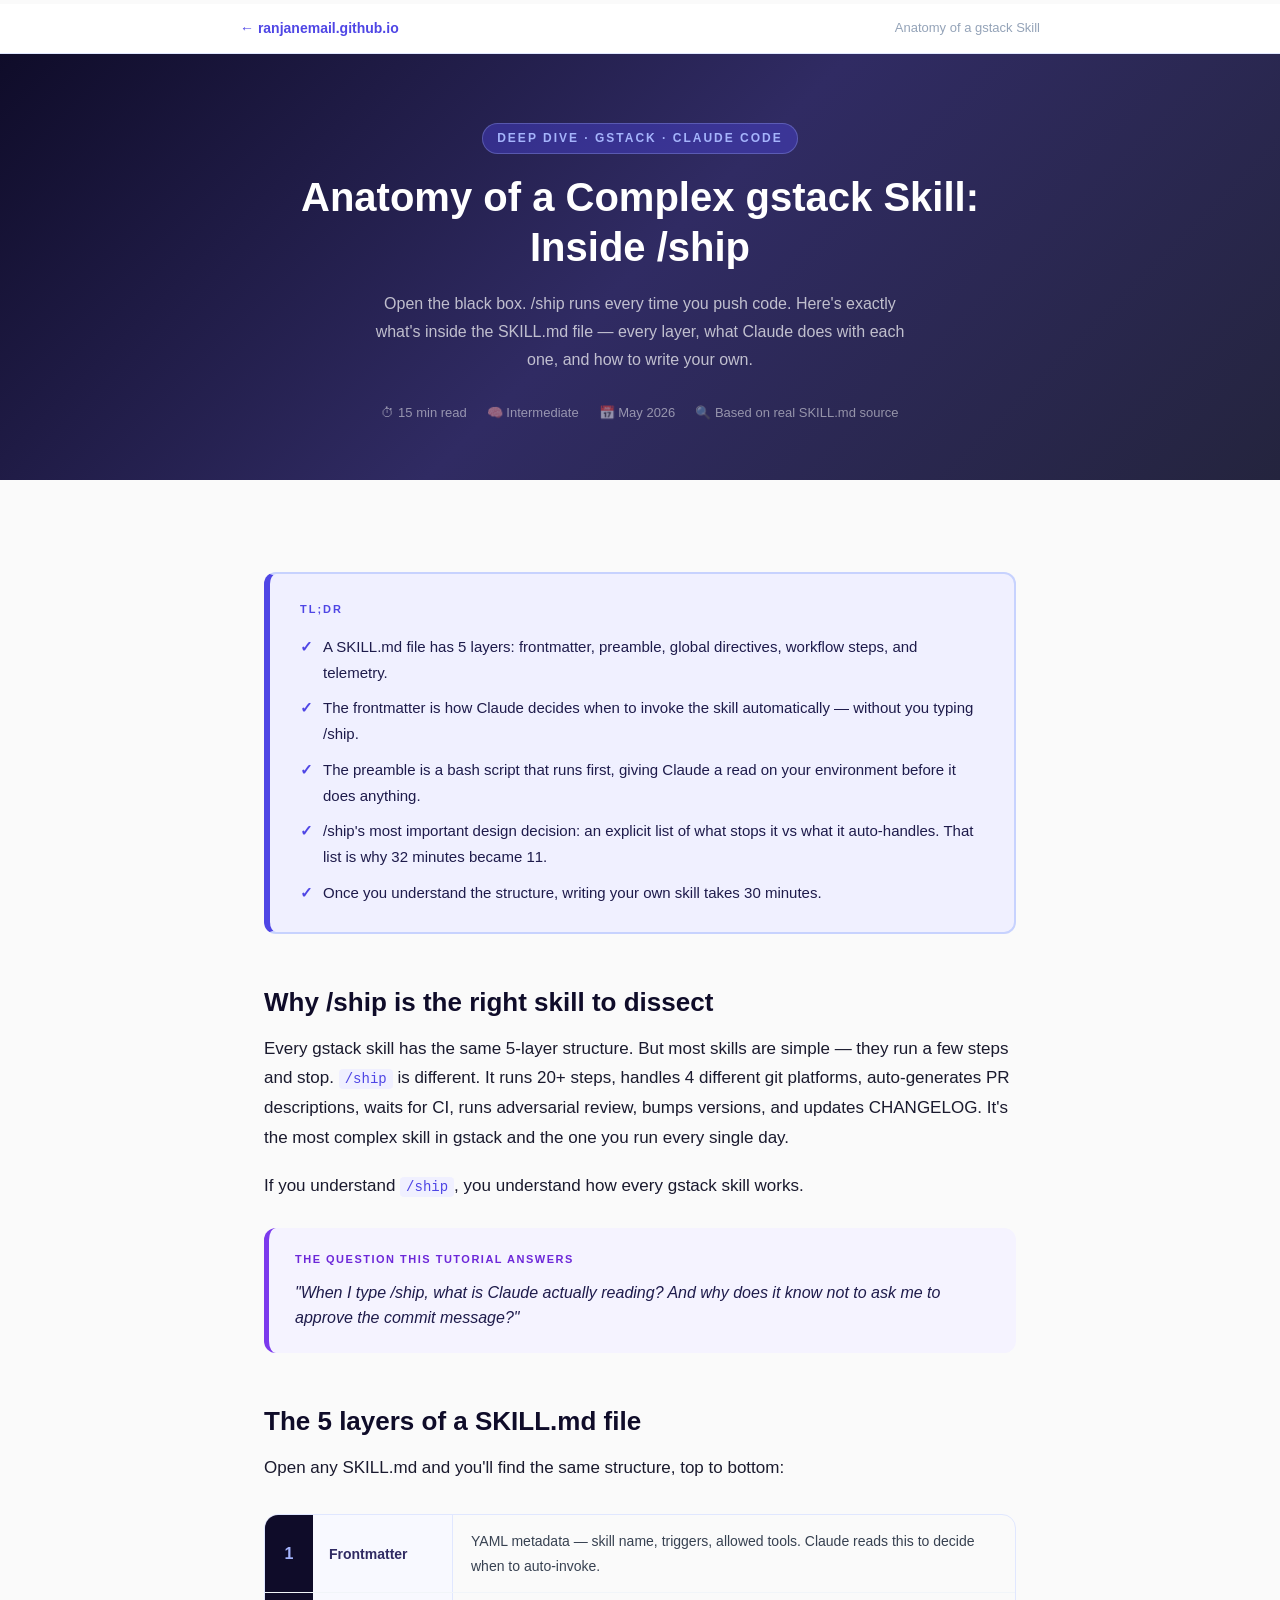
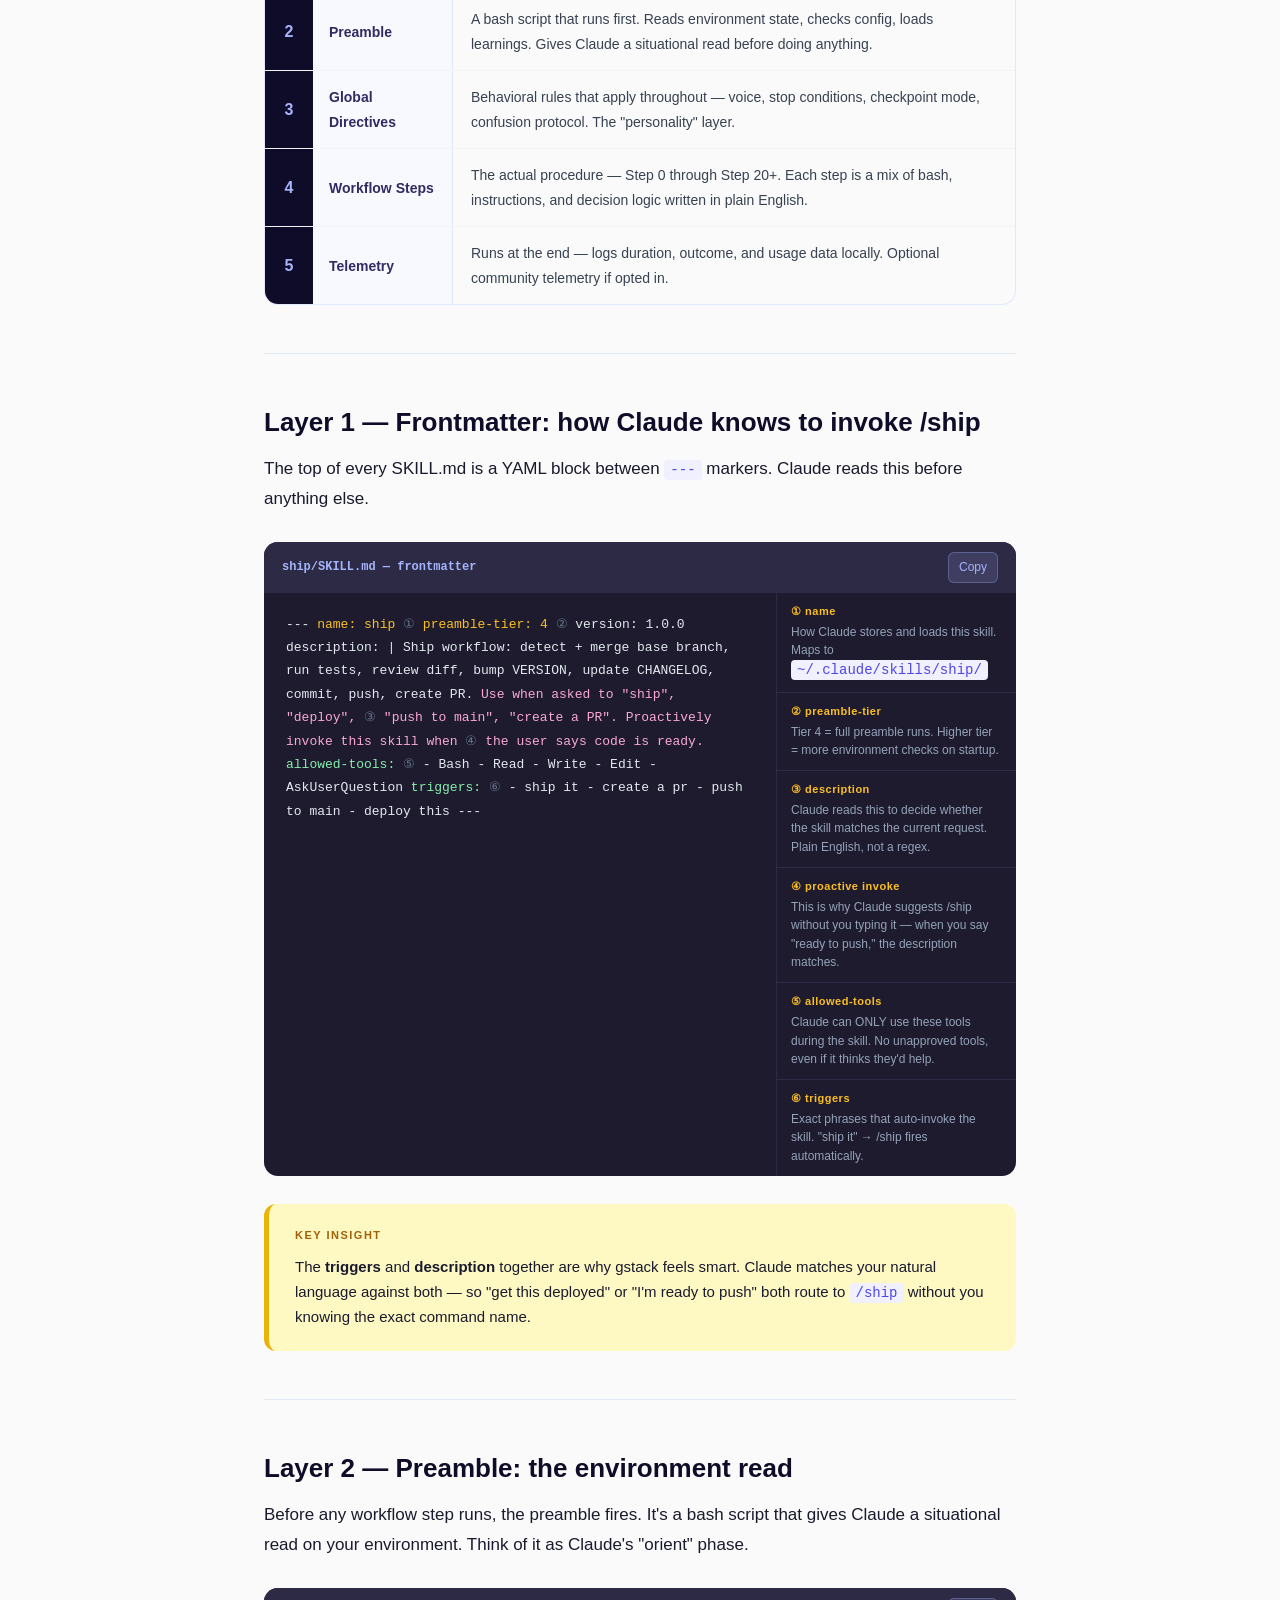
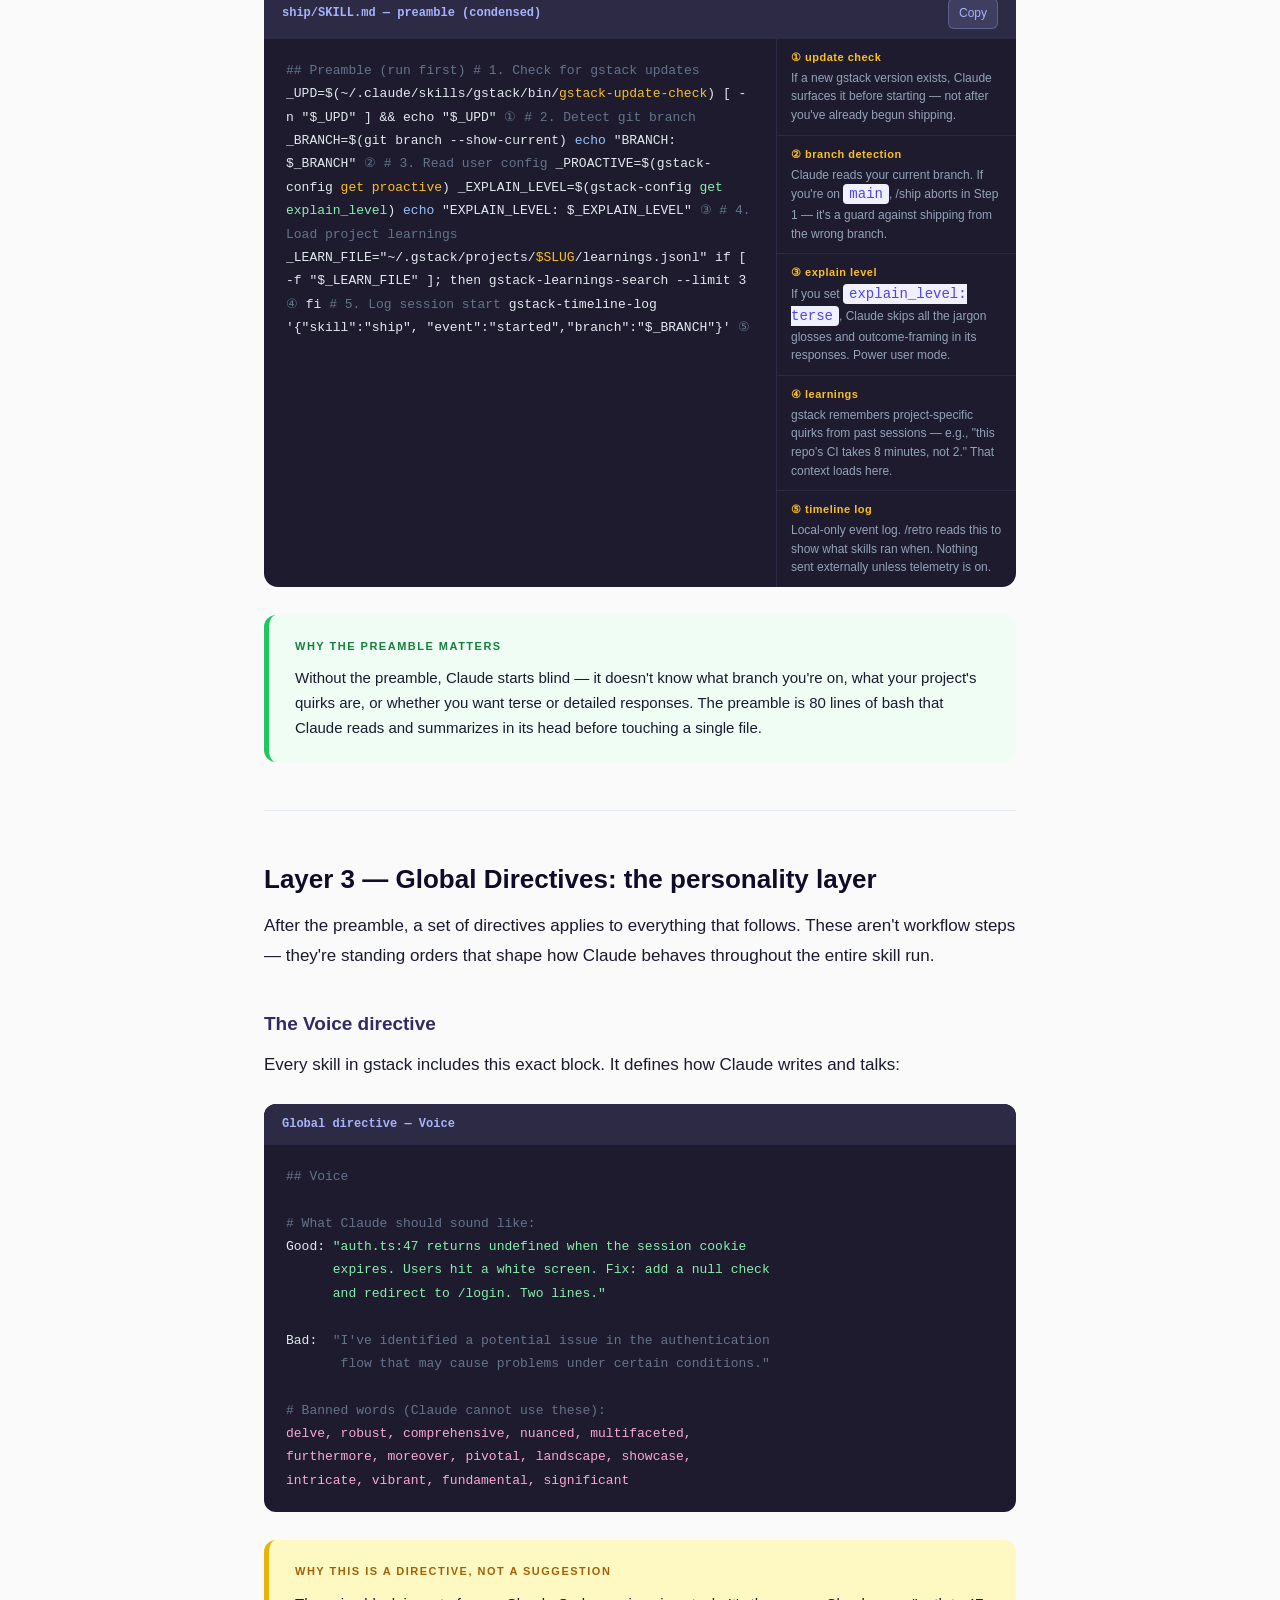
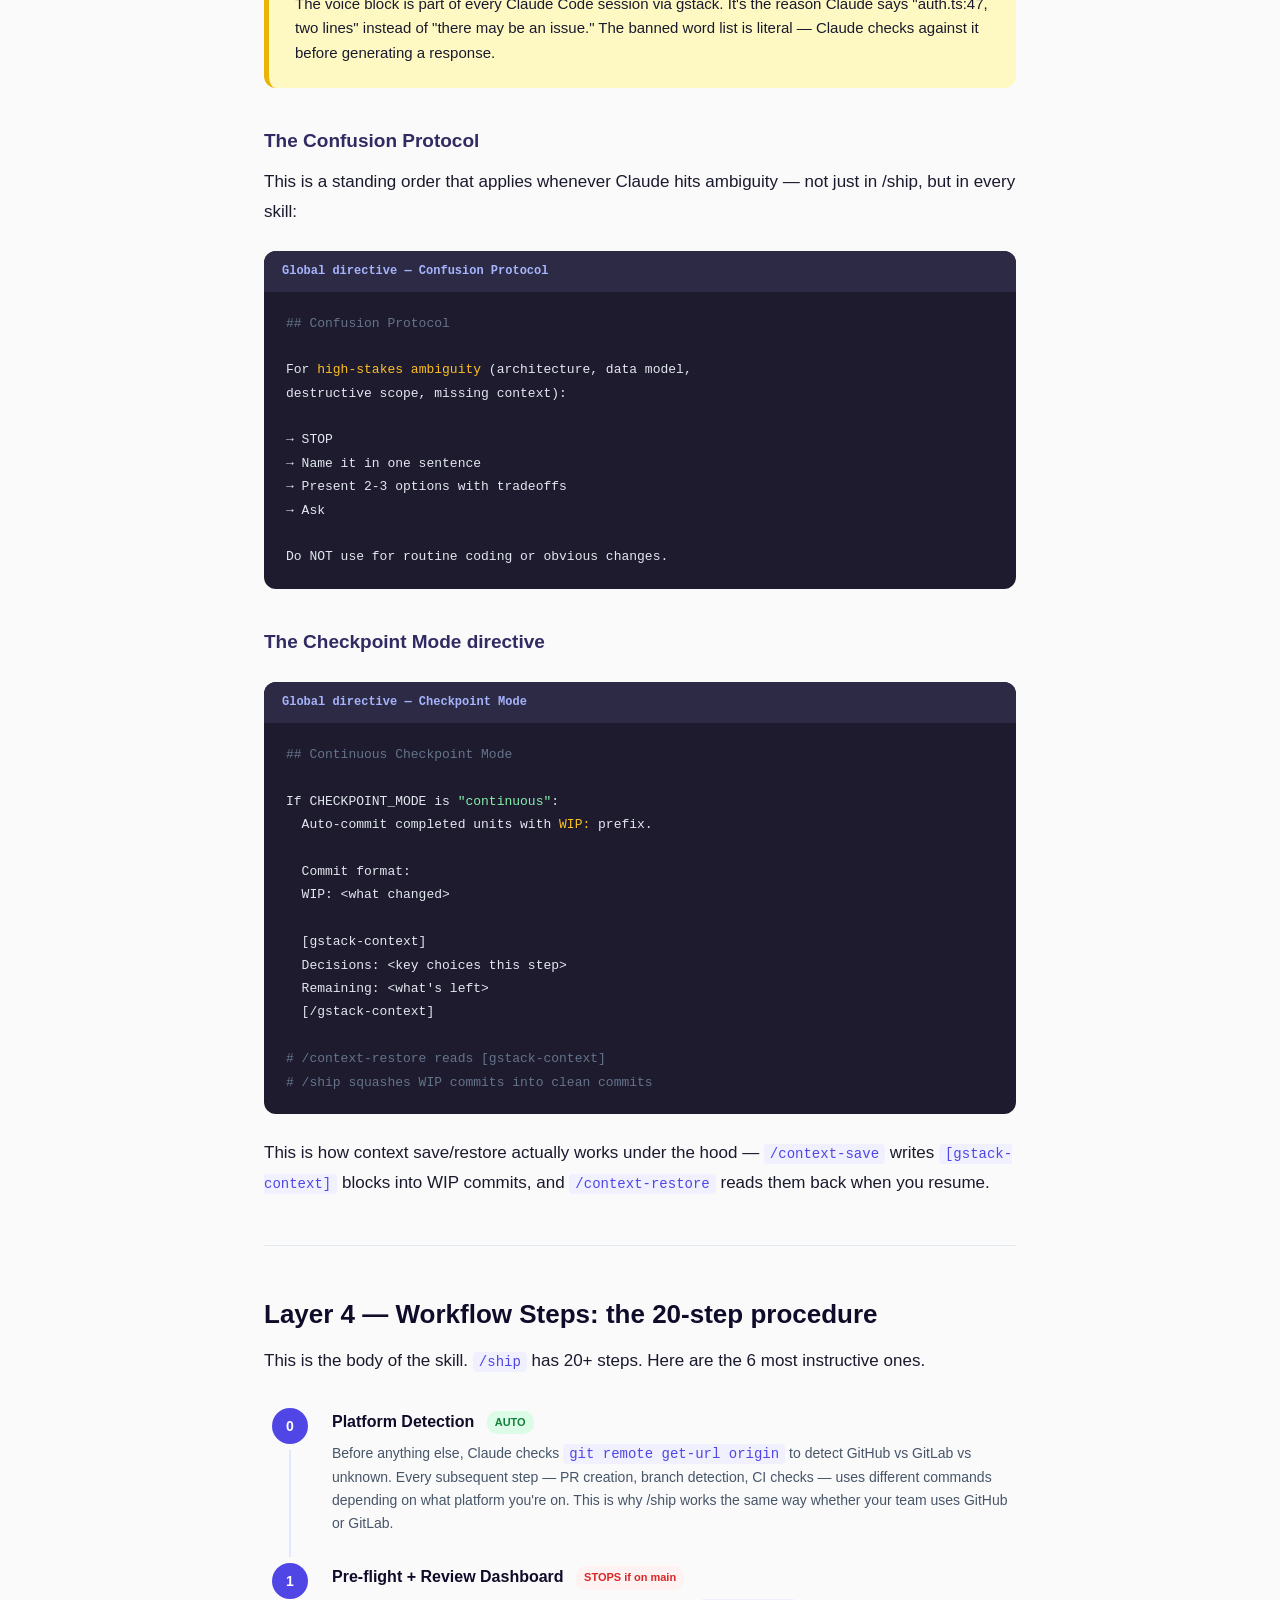
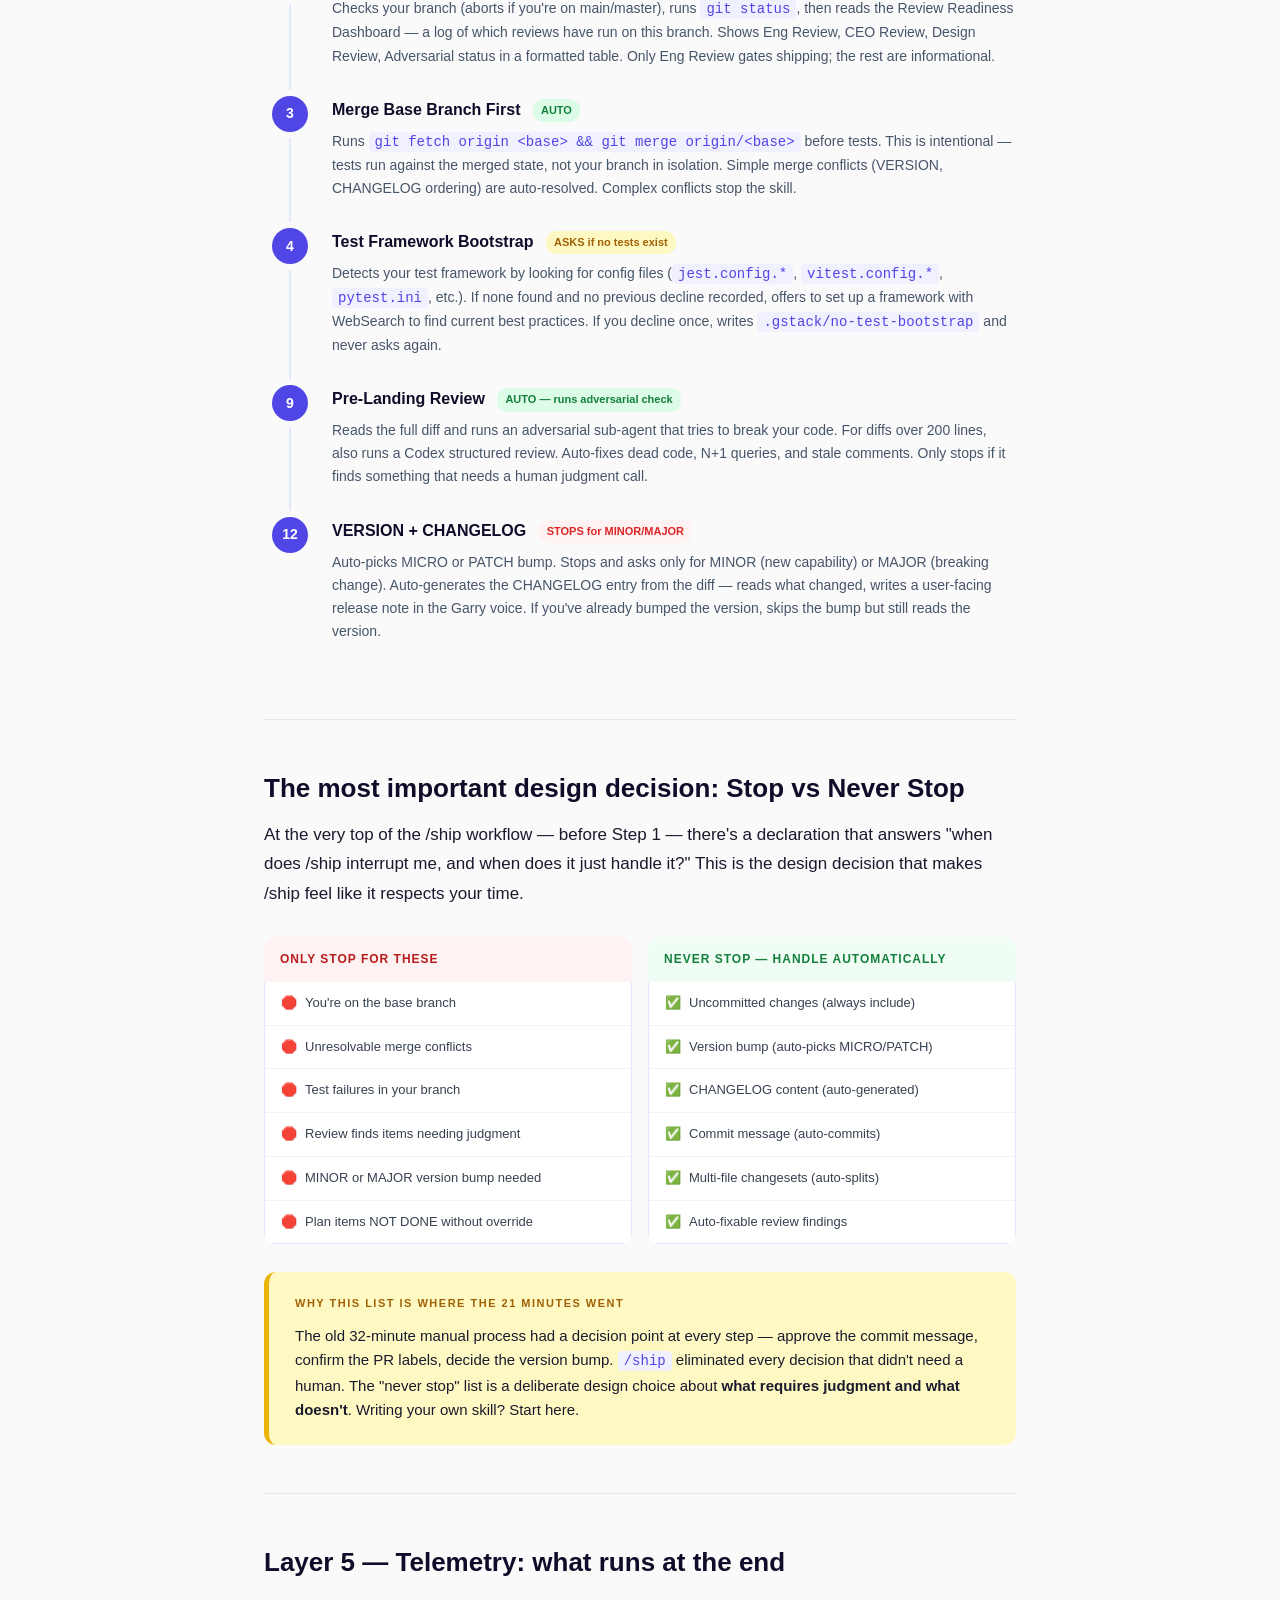
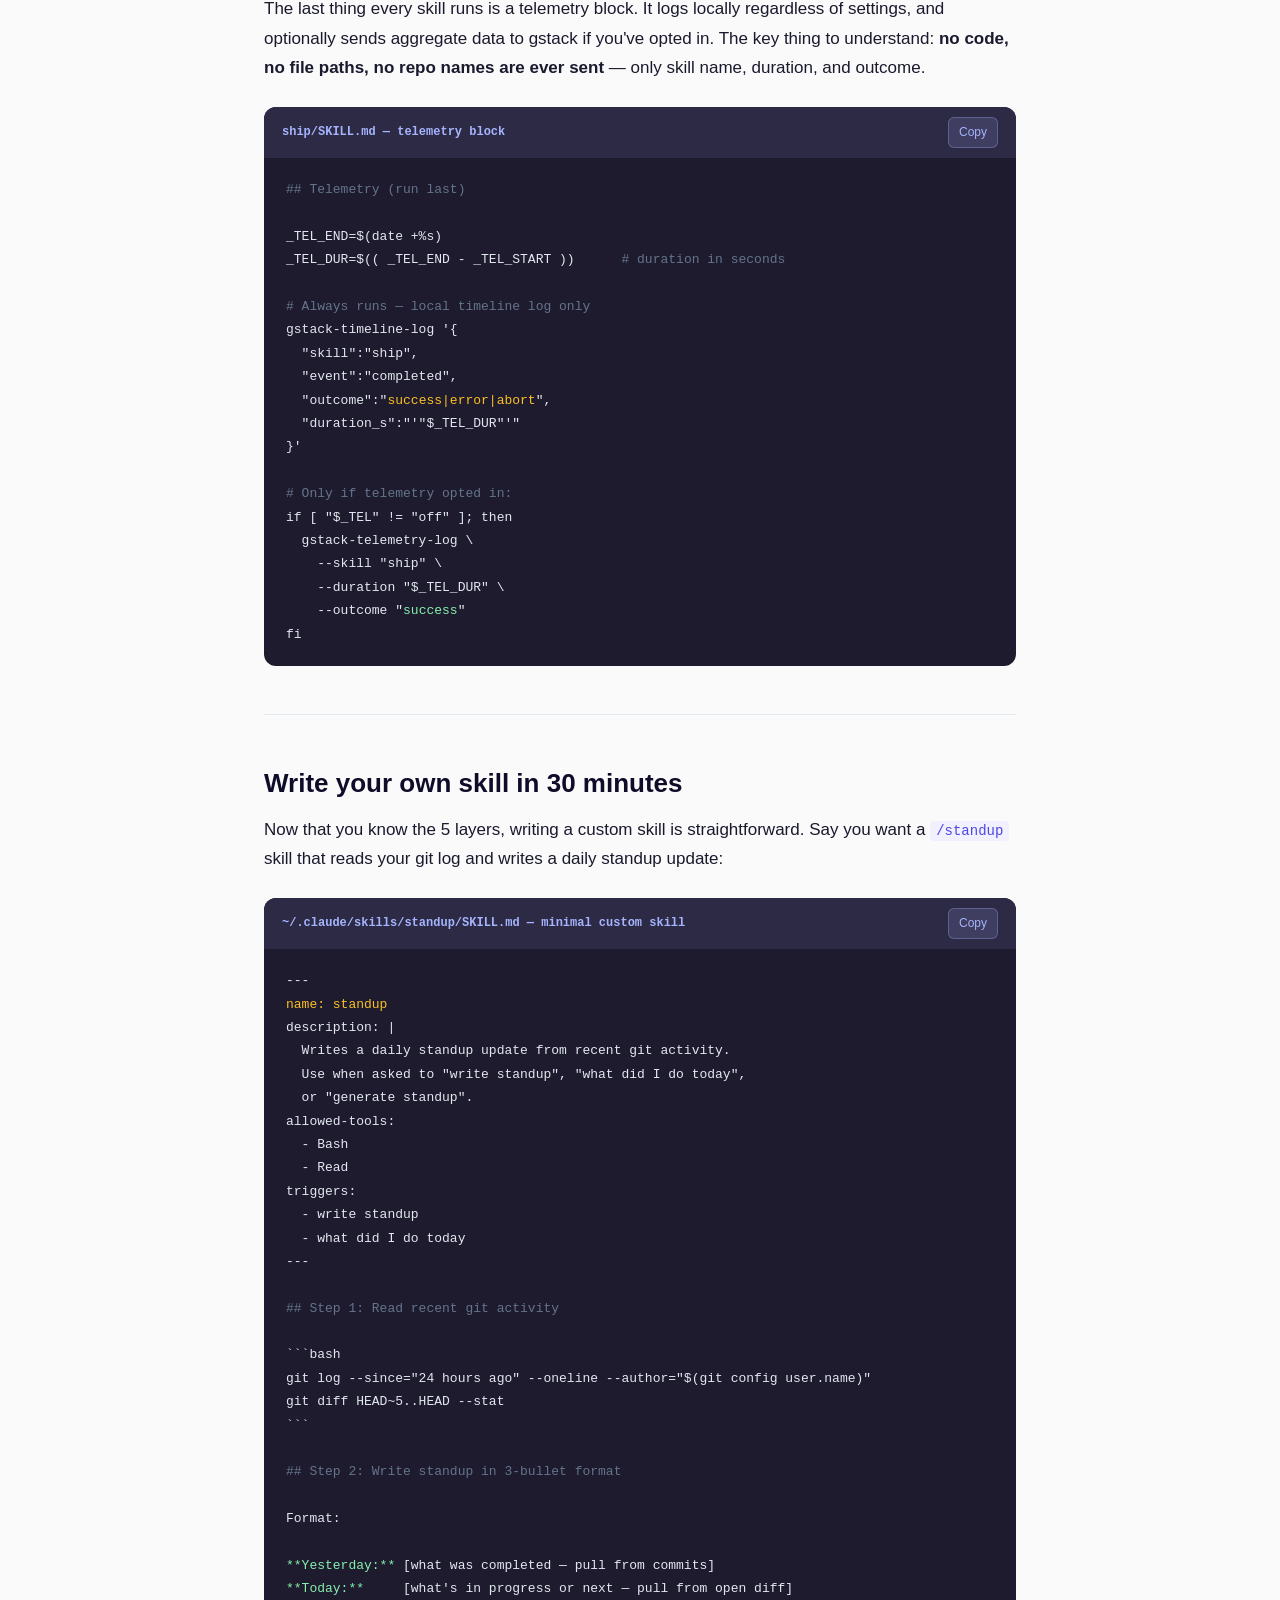
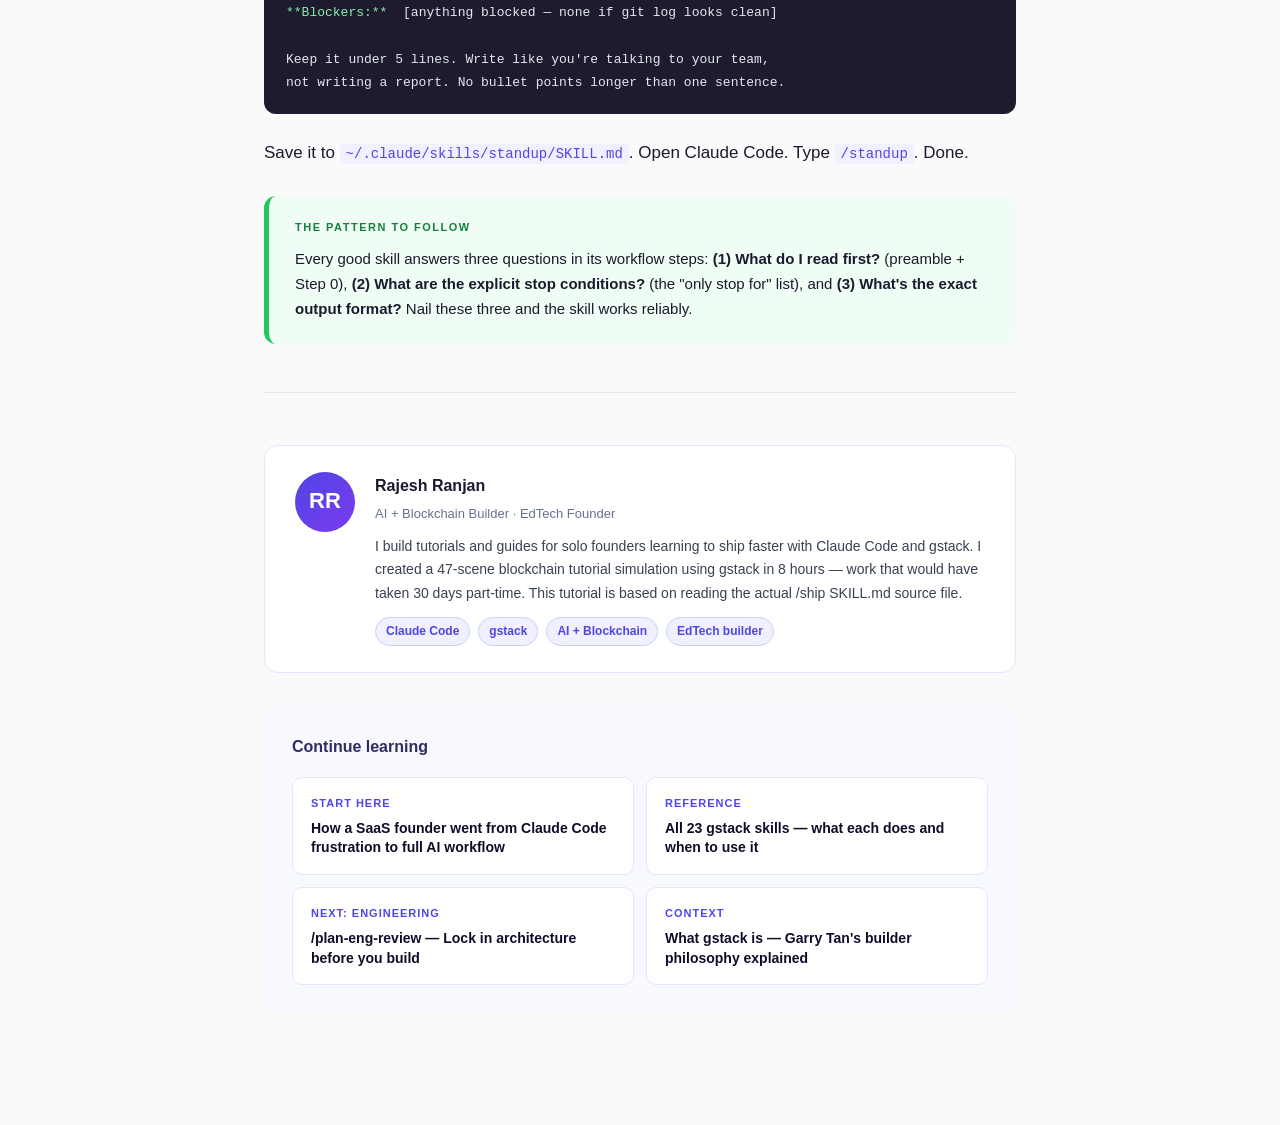
==== anatomy-of-a-gstack-skill/index.html @ 74a912d5 "Add: anatomy of /ship skill tutorial + homepage card" ====
<!DOCTYPE html>
<html lang="en">
<head>
  <meta charset="UTF-8" />
  <meta name="viewport" content="width=device-width, initial-scale=1.0" />
  <title>Anatomy of a Complex gstack Skill: Inside /ship</title>
  <meta name="description" content="Open the black box. /ship is the most-used skill in gstack. Here's exactly what's inside it — every layer of the SKILL.md file, what Claude does with each part, and how to write your own." />
  <style>
    *, *::before, *::after { box-sizing: border-box; margin: 0; padding: 0; }
    body { font-family: -apple-system, BlinkMacSystemFont, "Segoe UI", Roboto, sans-serif; font-size: 17px; line-height: 1.75; color: #1a1a2e; background: #fafafa; }
    a { color: #4f46e5; } a:hover { text-decoration: underline; }

    #progress-bar { position: fixed; top: 0; left: 0; height: 4px; width: 0%; background: linear-gradient(90deg,#4f46e5,#7c3aed); z-index: 9999; transition: width 0.1s linear; }

    .nav-bar { background: #fff; border-bottom: 1px solid #e0e7ff; padding: 12px 24px; position: sticky; top: 4px; z-index: 100; }
    .nav-inner { max-width: 800px; margin: 0 auto; display: flex; align-items: center; justify-content: space-between; }
    .nav-back { font-size: 14px; color: #4f46e5; font-weight: 600; text-decoration: none; }

    .hero { background: linear-gradient(135deg, #0f0c29 0%, #302b63 50%, #24243e 100%); color: #fff; padding: 72px 24px 56px; text-align: center; }
    .hero-tag { display: inline-block; background: rgba(79,70,229,0.4); color: #a5b4fc; font-size: 12px; font-weight: 700; letter-spacing: 2px; text-transform: uppercase; padding: 4px 14px; border-radius: 20px; margin-bottom: 18px; border: 1px solid rgba(165,180,252,0.3); }
    .hero h1 { font-size: clamp(24px,4vw,40px); font-weight: 800; line-height: 1.25; max-width: 700px; margin: 0 auto 18px; }
    .hero-sub { color: rgba(255,255,255,0.7); font-size: 16px; max-width: 560px; margin: 0 auto 28px; }
    .hero-meta { display: flex; gap: 20px; justify-content: center; flex-wrap: wrap; font-size: 13px; color: rgba(255,255,255,0.5); }

    .container { max-width: 800px; margin: 0 auto; padding: 52px 24px 80px; }

    .tldr { background: #f0f0ff; border: 2px solid #c7d2fe; border-left: 6px solid #4f46e5; border-radius: 12px; padding: 26px 30px; margin: 40px 0; }
    .tldr-label { font-size: 11px; font-weight: 800; letter-spacing: 2px; text-transform: uppercase; color: #4f46e5; margin-bottom: 14px; }
    .tldr ul { list-style: none; display: flex; flex-direction: column; gap: 9px; }
    .tldr li { display: flex; gap: 10px; font-size: 15px; color: #1e1b4b; }
    .tldr li::before { content: "✓"; color: #4f46e5; font-weight: 700; flex-shrink: 0; }

    h2 { font-size: 26px; font-weight: 800; margin: 52px 0 14px; color: #0f0c29; line-height: 1.3; }
    h3 { font-size: 19px; font-weight: 700; margin: 36px 0 10px; color: #302b63; }
    p { margin-bottom: 18px; }

    /* Layer map */
    .layer-map { display: flex; flex-direction: column; gap: 0; margin: 32px 0; border: 1px solid #e0e7ff; border-radius: 14px; overflow: hidden; }
    .layer-row { display: grid; grid-template-columns: 48px 140px 1fr; align-items: stretch; border-bottom: 1px solid #f1f5f9; }
    .layer-row:last-child { border-bottom: none; }
    .layer-num { background: #0f0c29; color: #a5b4fc; font-weight: 800; font-size: 16px; display: flex; align-items: center; justify-content: center; }
    .layer-name { background: #f8f9ff; padding: 14px 16px; font-weight: 700; font-size: 14px; color: #302b63; display: flex; align-items: center; border-right: 1px solid #e0e7ff; }
    .layer-desc { padding: 14px 18px; font-size: 14px; color: #374151; display: flex; align-items: center; }

    /* Annotated code block */
    .annotated { background: #1e1b2e; border-radius: 14px; overflow: hidden; margin: 28px 0; position: relative; }
    .annotated-header { background: #2d2a45; padding: 10px 18px; display: flex; align-items: center; justify-content: space-between; }
    .annotated-title { font-size: 12px; color: #a5b4fc; font-family: monospace; font-weight: 600; }
    .copy-btn { font-size: 12px; color: #a5b4fc; cursor: pointer; background: rgba(165,180,252,0.15); border: 1px solid rgba(165,180,252,0.3); border-radius: 6px; padding: 4px 10px; }
    .copy-btn:hover { background: rgba(165,180,252,0.25); }
    .code-with-notes { display: grid; grid-template-columns: 1fr 240px; }
    .code-pane { padding: 20px 22px; font-family: "Menlo","Courier New",monospace; font-size: 13px; line-height: 1.8; color: #e2e8f0; overflow-x: auto; }
    .notes-pane { border-left: 1px solid #2d2a45; padding: 0; }
    .note-item { padding: 10px 14px; border-bottom: 1px solid #2d2a45; font-size: 12px; line-height: 1.55; }
    .note-item:last-child { border-bottom: none; }
    .note-marker { font-weight: 800; color: #fbbf24; font-size: 11px; letter-spacing: 0.5px; display: block; margin-bottom: 3px; }
    .note-text { color: #94a3b8; }

    /* Callouts */
    .callout { border-radius: 12px; padding: 22px 26px; margin: 28px 0; }
    .callout.insight { background: #fef9c3; border-left: 5px solid #eab308; }
    .callout.insight .callout-label { color: #a16207; }
    .callout.danger  { background: #fef2f2; border-left: 5px solid #ef4444; }
    .callout.danger  .callout-label { color: #b91c1c; }
    .callout.success { background: #f0fdf4; border-left: 5px solid #22c55e; }
    .callout.success .callout-label { color: #15803d; }
    .callout.quote   { background: #f5f3ff; border-left: 5px solid #7c3aed; }
    .callout.quote   .callout-label { color: #6d28d9; }
    .callout-label { font-size: 11px; font-weight: 800; letter-spacing: 1.5px; text-transform: uppercase; margin-bottom: 10px; }
    .callout p { margin: 0; font-size: 15px; line-height: 1.65; }
    .callout blockquote { font-style: italic; color: #1e1b4b; font-size: 16px; line-height: 1.6; }

    code { font-family: "Menlo","Courier New",monospace; font-size: 14px; background: #f0f0ff; color: #4f46e5; padding: 2px 6px; border-radius: 4px; }

    /* Plain code blocks */
    .code-block { background: #1e1b2e; border-radius: 12px; margin: 24px 0; overflow: hidden; }
    .code-block-header { background: #2d2a45; padding: 10px 18px; display: flex; align-items: center; justify-content: space-between; }
    .code-block-title { font-size: 12px; color: #a5b4fc; font-family: monospace; font-weight: 600; }
    .code-block pre { padding: 20px 22px; font-family: "Menlo",monospace; font-size: 13px; line-height: 1.8; color: #e2e8f0; overflow-x: auto; margin: 0; }
    .cm { color: #64748b; }
    .kw { color: #93c5fd; }
    .st { color: #86efac; }
    .hl { color: #fbbf24; }
    .pk { color: #f9a8d4; }

    /* Step flow */
    .step-flow { display: flex; flex-direction: column; gap: 0; margin: 32px 0; }
    .step-item { display: grid; grid-template-columns: 52px 1fr; gap: 0; }
    .step-num-col { display: flex; flex-direction: column; align-items: center; }
    .step-num { width: 36px; height: 36px; border-radius: 50%; background: #4f46e5; color: #fff; font-weight: 800; font-size: 14px; display: flex; align-items: center; justify-content: center; flex-shrink: 0; }
    .step-line { width: 2px; background: #e0e7ff; flex: 1; margin: 6px 0; min-height: 24px; }
    .step-item:last-child .step-line { display: none; }
    .step-content { padding: 0 0 28px 16px; }
    .step-title { font-weight: 700; font-size: 16px; color: #0f0c29; margin-bottom: 6px; }
    .step-desc { font-size: 14px; color: #475569; line-height: 1.65; }
    .step-tag { display: inline-block; font-size: 11px; font-weight: 700; padding: 2px 8px; border-radius: 10px; margin-left: 8px; vertical-align: middle; }
    .tag-auto { background: #dcfce7; color: #15803d; }
    .tag-stop { background: #fef2f2; color: #dc2626; }
    .tag-gate { background: #fef9c3; color: #a16207; }

    /* Stop vs auto table */
    .split-table { display: grid; grid-template-columns: 1fr 1fr; gap: 16px; margin: 28px 0; }
    .split-col { border-radius: 12px; overflow: hidden; }
    .split-header { padding: 12px 16px; font-size: 12px; font-weight: 800; letter-spacing: 1px; text-transform: uppercase; }
    .split-col.stop .split-header  { background: #fef2f2; color: #b91c1c; }
    .split-col.auto .split-header  { background: #f0fdf4; color: #15803d; }
    .split-body { background: #fff; border: 1px solid #e0e7ff; border-top: none; }
    .split-item { padding: 10px 16px; font-size: 13px; color: #374151; border-bottom: 1px solid #f1f5f9; display: flex; gap: 8px; }
    .split-item:last-child { border-bottom: none; }
    .split-item .icon { flex-shrink: 0; }

    .divider { border: none; border-top: 1px solid #e2e8f0; margin: 48px 0; }

    /* Author */
    .author-box { background: #fff; border: 1px solid #e0e7ff; border-radius: 14px; padding: 26px 30px; margin: 52px 0 32px; display: flex; gap: 20px; align-items: flex-start; }
    .author-avatar { width: 60px; height: 60px; border-radius: 50%; background: linear-gradient(135deg,#4f46e5,#7c3aed); display: flex; align-items: center; justify-content: center; font-size: 22px; font-weight: 900; color: #fff; flex-shrink: 0; }
    .author-name  { font-weight: 700; font-size: 16px; margin-bottom: 3px; }
    .author-title { font-size: 13px; color: #64748b; margin-bottom: 10px; }
    .author-bio   { font-size: 14px; color: #374151; line-height: 1.65; }
    .cred-tags    { display: flex; gap: 8px; flex-wrap: wrap; margin-top: 12px; }
    .cred-tag     { font-size: 12px; background: #f0f0ff; color: #4f46e5; border: 1px solid #c7d2fe; border-radius: 20px; padding: 3px 10px; font-weight: 600; }

    /* Related */
    .related { background: #f8f9ff; border-radius: 14px; padding: 28px; margin: 32px 0; }
    .related h3 { margin: 0 0 16px; font-size: 16px; }
    .related-grid { display: grid; grid-template-columns: 1fr 1fr; gap: 12px; }
    .related-card { background: #fff; border: 1px solid #e0e7ff; border-radius: 10px; padding: 16px 18px; text-decoration: none; display: block; }
    .related-card:hover { border-color: #a5b4fc; }
    .related-tag   { font-size: 11px; font-weight: 700; letter-spacing: 1px; text-transform: uppercase; color: #4f46e5; margin-bottom: 6px; }
    .related-title { font-size: 14px; font-weight: 600; color: #0f0c29; line-height: 1.4; }

    @media (max-width: 640px) {
      .code-with-notes { grid-template-columns: 1fr; }
      .notes-pane { border-left: none; border-top: 1px solid #2d2a45; }
      .split-table { grid-template-columns: 1fr; }
      .layer-row { grid-template-columns: 40px 120px 1fr; }
      .related-grid { grid-template-columns: 1fr; }
      .author-box { flex-direction: column; }
    }
  </style>
</head>
<body>

<div id="progress-bar"></div>

<div class="nav-bar">
  <div class="nav-inner">
    <a class="nav-back" href="/">← ranjanemail.github.io</a>
    <span style="font-size:13px;color:#94a3b8;">Anatomy of a gstack Skill</span>
  </div>
</div>

<div class="hero">
  <div class="hero-tag">Deep Dive · gstack · Claude Code</div>
  <h1>Anatomy of a Complex gstack Skill: Inside /ship</h1>
  <p class="hero-sub">Open the black box. /ship runs every time you push code. Here's exactly what's inside the SKILL.md file — every layer, what Claude does with each one, and how to write your own.</p>
  <div class="hero-meta">
    <span>⏱ 15 min read</span>
    <span>🧠 Intermediate</span>
    <span>📅 May 2026</span>
    <span>🔍 Based on real SKILL.md source</span>
  </div>
</div>

<div class="container">

  <!-- TL;DR -->
  <div class="tldr">
    <div class="tldr-label">TL;DR</div>
    <ul>
      <li>A SKILL.md file has 5 layers: frontmatter, preamble, global directives, workflow steps, and telemetry.</li>
      <li>The frontmatter is how Claude decides when to invoke the skill automatically — without you typing /ship.</li>
      <li>The preamble is a bash script that runs first, giving Claude a read on your environment before it does anything.</li>
      <li>/ship's most important design decision: an explicit list of what stops it vs what it auto-handles. That list is why 32 minutes became 11.</li>
      <li>Once you understand the structure, writing your own skill takes 30 minutes.</li>
    </ul>
  </div>

  <!-- Why /ship -->
  <h2>Why /ship is the right skill to dissect</h2>
  <p>Every gstack skill has the same 5-layer structure. But most skills are simple — they run a few steps and stop. <code>/ship</code> is different. It runs 20+ steps, handles 4 different git platforms, auto-generates PR descriptions, waits for CI, runs adversarial review, bumps versions, and updates CHANGELOG. It's the most complex skill in gstack and the one you run every single day.</p>
  <p>If you understand <code>/ship</code>, you understand how every gstack skill works.</p>

  <div class="callout quote">
    <div class="callout-label">The question this tutorial answers</div>
    <blockquote>"When I type /ship, what is Claude actually reading? And why does it know not to ask me to approve the commit message?"</blockquote>
  </div>

  <!-- The 5 layers -->
  <h2>The 5 layers of a SKILL.md file</h2>
  <p>Open any SKILL.md and you'll find the same structure, top to bottom:</p>

  <div class="layer-map">
    <div class="layer-row">
      <div class="layer-num">1</div>
      <div class="layer-name">Frontmatter</div>
      <div class="layer-desc">YAML metadata — skill name, triggers, allowed tools. Claude reads this to decide when to auto-invoke.</div>
    </div>
    <div class="layer-row">
      <div class="layer-num">2</div>
      <div class="layer-name">Preamble</div>
      <div class="layer-desc">A bash script that runs first. Reads environment state, checks config, loads learnings. Gives Claude a situational read before doing anything.</div>
    </div>
    <div class="layer-row">
      <div class="layer-num">3</div>
      <div class="layer-name">Global Directives</div>
      <div class="layer-desc">Behavioral rules that apply throughout — voice, stop conditions, checkpoint mode, confusion protocol. The "personality" layer.</div>
    </div>
    <div class="layer-row">
      <div class="layer-num">4</div>
      <div class="layer-name">Workflow Steps</div>
      <div class="layer-desc">The actual procedure — Step 0 through Step 20+. Each step is a mix of bash, instructions, and decision logic written in plain English.</div>
    </div>
    <div class="layer-row">
      <div class="layer-num">5</div>
      <div class="layer-name">Telemetry</div>
      <div class="layer-desc">Runs at the end — logs duration, outcome, and usage data locally. Optional community telemetry if opted in.</div>
    </div>
  </div>

  <hr class="divider" />

  <!-- Layer 1: Frontmatter -->
  <h2>Layer 1 — Frontmatter: how Claude knows to invoke /ship</h2>
  <p>The top of every SKILL.md is a YAML block between <code>---</code> markers. Claude reads this before anything else.</p>

  <div class="annotated">
    <div class="annotated-header">
      <span class="annotated-title">ship/SKILL.md — frontmatter</span>
      <span class="copy-btn" onclick="copyCode(this)">Copy</span>
    </div>
    <div class="code-with-notes">
      <div class="code-pane">---
<span class="hl">name: ship</span>                         <span class="cm">① </span>
<span class="hl">preamble-tier: 4</span>                   <span class="cm">② </span>
version: 1.0.0
description: |
  Ship workflow: detect + merge base branch,
  run tests, review diff, bump VERSION,
  update CHANGELOG, commit, push, create PR.
  <span class="pk">Use when asked to "ship", "deploy",</span>  <span class="cm">③ </span>
  <span class="pk">"push to main", "create a PR".</span>
  <span class="pk">Proactively invoke this skill when</span>    <span class="cm">④ </span>
  <span class="pk">the user says code is ready.</span>
<span class="st">allowed-tools:</span>                      <span class="cm">⑤ </span>
  - Bash
  - Read
  - Write
  - Edit
  - AskUserQuestion
<span class="st">triggers:</span>                           <span class="cm">⑥ </span>
  - ship it
  - create a pr
  - push to main
  - deploy this
---</div>
      <div class="notes-pane">
        <div class="note-item"><span class="note-marker">① name</span><span class="note-text">How Claude stores and loads this skill. Maps to <code>~/.claude/skills/ship/</code></span></div>
        <div class="note-item"><span class="note-marker">② preamble-tier</span><span class="note-text">Tier 4 = full preamble runs. Higher tier = more environment checks on startup.</span></div>
        <div class="note-item"><span class="note-marker">③ description</span><span class="note-text">Claude reads this to decide whether the skill matches the current request. Plain English, not a regex.</span></div>
        <div class="note-item"><span class="note-marker">④ proactive invoke</span><span class="note-text">This is why Claude suggests /ship without you typing it — when you say "ready to push," the description matches.</span></div>
        <div class="note-item"><span class="note-marker">⑤ allowed-tools</span><span class="note-text">Claude can ONLY use these tools during the skill. No unapproved tools, even if it thinks they'd help.</span></div>
        <div class="note-item"><span class="note-marker">⑥ triggers</span><span class="note-text">Exact phrases that auto-invoke the skill. "ship it" → /ship fires automatically.</span></div>
      </div>
    </div>
  </div>

  <div class="callout insight">
    <div class="callout-label">Key insight</div>
    <p>The <strong>triggers</strong> and <strong>description</strong> together are why gstack feels smart. Claude matches your natural language against both — so "get this deployed" or "I'm ready to push" both route to <code>/ship</code> without you knowing the exact command name.</p>
  </div>

  <hr class="divider" />

  <!-- Layer 2: Preamble -->
  <h2>Layer 2 — Preamble: the environment read</h2>
  <p>Before any workflow step runs, the preamble fires. It's a bash script that gives Claude a situational read on your environment. Think of it as Claude's "orient" phase.</p>

  <div class="annotated">
    <div class="annotated-header">
      <span class="annotated-title">ship/SKILL.md — preamble (condensed)</span>
      <span class="copy-btn" onclick="copyCode(this)">Copy</span>
    </div>
    <div class="code-with-notes">
      <div class="code-pane"><span class="cm">## Preamble (run first)</span>

<span class="cm"># 1. Check for gstack updates</span>
_UPD=$(~/.claude/skills/gstack/bin/<span class="hl">gstack-update-check</span>)
[ -n "$_UPD" ] && echo "$_UPD"        <span class="cm">① </span>

<span class="cm"># 2. Detect git branch</span>
_BRANCH=$(git branch --show-current)
<span class="kw">echo</span> "BRANCH: $_BRANCH"               <span class="cm">② </span>

<span class="cm"># 3. Read user config</span>
_PROACTIVE=$(gstack-config <span class="hl">get proactive</span>)
_EXPLAIN_LEVEL=$(gstack-config <span class="st">get explain_level</span>)
<span class="kw">echo</span> "EXPLAIN_LEVEL: $_EXPLAIN_LEVEL"  <span class="cm">③ </span>

<span class="cm"># 4. Load project learnings</span>
_LEARN_FILE="~/.gstack/projects/<span class="hl">$SLUG</span>/learnings.jsonl"
if [ -f "$_LEARN_FILE" ]; then
  gstack-learnings-search --limit 3    <span class="cm">④ </span>
fi

<span class="cm"># 5. Log session start</span>
gstack-timeline-log '{"skill":"ship",
  "event":"started","branch":"$_BRANCH"}' <span class="cm">⑤ </span></div>
      <div class="notes-pane">
        <div class="note-item"><span class="note-marker">① update check</span><span class="note-text">If a new gstack version exists, Claude surfaces it before starting — not after you've already begun shipping.</span></div>
        <div class="note-item"><span class="note-marker">② branch detection</span><span class="note-text">Claude reads your current branch. If you're on <code>main</code>, /ship aborts in Step 1 — it's a guard against shipping from the wrong branch.</span></div>
        <div class="note-item"><span class="note-marker">③ explain level</span><span class="note-text">If you set <code>explain_level: terse</code>, Claude skips all the jargon glosses and outcome-framing in its responses. Power user mode.</span></div>
        <div class="note-item"><span class="note-marker">④ learnings</span><span class="note-text">gstack remembers project-specific quirks from past sessions — e.g., "this repo's CI takes 8 minutes, not 2." That context loads here.</span></div>
        <div class="note-item"><span class="note-marker">⑤ timeline log</span><span class="note-text">Local-only event log. /retro reads this to show what skills ran when. Nothing sent externally unless telemetry is on.</span></div>
      </div>
    </div>
  </div>

  <div class="callout success">
    <div class="callout-label">Why the preamble matters</div>
    <p>Without the preamble, Claude starts blind — it doesn't know what branch you're on, what your project's quirks are, or whether you want terse or detailed responses. The preamble is 80 lines of bash that Claude reads and summarizes in its head before touching a single file.</p>
  </div>

  <hr class="divider" />

  <!-- Layer 3: Global Directives -->
  <h2>Layer 3 — Global Directives: the personality layer</h2>
  <p>After the preamble, a set of directives applies to everything that follows. These aren't workflow steps — they're standing orders that shape how Claude behaves throughout the entire skill run.</p>

  <h3>The Voice directive</h3>
  <p>Every skill in gstack includes this exact block. It defines how Claude writes and talks:</p>

  <div class="code-block">
    <div class="code-block-header">
      <span class="code-block-title">Global directive — Voice</span>
    </div>
    <pre><span class="cm">## Voice</span>

<span class="cm"># What Claude should sound like:</span>
Good: <span class="st">"auth.ts:47 returns undefined when the session cookie</span>
      <span class="st">expires. Users hit a white screen. Fix: add a null check</span>
      <span class="st">and redirect to /login. Two lines."</span>

Bad:  <span class="cm">"I've identified a potential issue in the authentication</span>
      <span class="cm"> flow that may cause problems under certain conditions."</span>

<span class="cm"># Banned words (Claude cannot use these):</span>
<span class="pk">delve, robust, comprehensive, nuanced, multifaceted,</span>
<span class="pk">furthermore, moreover, pivotal, landscape, showcase,</span>
<span class="pk">intricate, vibrant, fundamental, significant</span></pre>
  </div>

  <div class="callout insight">
    <div class="callout-label">Why this is a directive, not a suggestion</div>
    <p>The voice block is part of every Claude Code session via gstack. It's the reason Claude says "auth.ts:47, two lines" instead of "there may be an issue." The banned word list is literal — Claude checks against it before generating a response.</p>
  </div>

  <h3>The Confusion Protocol</h3>
  <p>This is a standing order that applies whenever Claude hits ambiguity — not just in /ship, but in every skill:</p>

  <div class="code-block">
    <div class="code-block-header">
      <span class="code-block-title">Global directive — Confusion Protocol</span>
    </div>
    <pre><span class="cm">## Confusion Protocol</span>

For <span class="hl">high-stakes ambiguity</span> (architecture, data model,
destructive scope, missing context):

→ STOP
→ Name it in one sentence
→ Present 2-3 options with tradeoffs
→ Ask

Do NOT use for routine coding or obvious changes.</pre>
  </div>

  <h3>The Checkpoint Mode directive</h3>

  <div class="code-block">
    <div class="code-block-header">
      <span class="code-block-title">Global directive — Checkpoint Mode</span>
    </div>
    <pre><span class="cm">## Continuous Checkpoint Mode</span>

If CHECKPOINT_MODE is <span class="st">"continuous"</span>:
  Auto-commit completed units with <span class="hl">WIP:</span> prefix.

  Commit format:
  WIP: &lt;what changed&gt;

  [gstack-context]
  Decisions: &lt;key choices this step&gt;
  Remaining: &lt;what's left&gt;
  [/gstack-context]

<span class="cm"># /context-restore reads [gstack-context]</span>
<span class="cm"># /ship squashes WIP commits into clean commits</span></pre>
  </div>

  <p>This is how context save/restore actually works under the hood — <code>/context-save</code> writes <code>[gstack-context]</code> blocks into WIP commits, and <code>/context-restore</code> reads them back when you resume.</p>

  <hr class="divider" />

  <!-- Layer 4: Workflow Steps -->
  <h2>Layer 4 — Workflow Steps: the 20-step procedure</h2>
  <p>This is the body of the skill. <code>/ship</code> has 20+ steps. Here are the 6 most instructive ones.</p>

  <div class="step-flow">

    <div class="step-item">
      <div class="step-num-col">
        <div class="step-num">0</div>
        <div class="step-line"></div>
      </div>
      <div class="step-content">
        <div class="step-title">Platform Detection <span class="step-tag tag-auto">AUTO</span></div>
        <div class="step-desc">Before anything else, Claude checks <code>git remote get-url origin</code> to detect GitHub vs GitLab vs unknown. Every subsequent step — PR creation, branch detection, CI checks — uses different commands depending on what platform you're on. This is why /ship works the same way whether your team uses GitHub or GitLab.</div>
      </div>
    </div>

    <div class="step-item">
      <div class="step-num-col">
        <div class="step-num">1</div>
        <div class="step-line"></div>
      </div>
      <div class="step-content">
        <div class="step-title">Pre-flight + Review Dashboard <span class="step-tag tag-stop">STOPS if on main</span></div>
        <div class="step-desc">Checks your branch (aborts if you're on main/master), runs <code>git status</code>, then reads the Review Readiness Dashboard — a log of which reviews have run on this branch. Shows Eng Review, CEO Review, Design Review, Adversarial status in a formatted table. Only Eng Review gates shipping; the rest are informational.</div>
      </div>
    </div>

    <div class="step-item">
      <div class="step-num-col">
        <div class="step-num">3</div>
        <div class="step-line"></div>
      </div>
      <div class="step-content">
        <div class="step-title">Merge Base Branch First <span class="step-tag tag-auto">AUTO</span></div>
        <div class="step-desc">Runs <code>git fetch origin &lt;base&gt; && git merge origin/&lt;base&gt;</code> before tests. This is intentional — tests run against the merged state, not your branch in isolation. Simple merge conflicts (VERSION, CHANGELOG ordering) are auto-resolved. Complex conflicts stop the skill.</div>
      </div>
    </div>

    <div class="step-item">
      <div class="step-num-col">
        <div class="step-num">4</div>
        <div class="step-line"></div>
      </div>
      <div class="step-content">
        <div class="step-title">Test Framework Bootstrap <span class="step-tag tag-gate">ASKS if no tests exist</span></div>
        <div class="step-desc">Detects your test framework by looking for config files (<code>jest.config.*</code>, <code>vitest.config.*</code>, <code>pytest.ini</code>, etc.). If none found and no previous decline recorded, offers to set up a framework with WebSearch to find current best practices. If you decline once, writes <code>.gstack/no-test-bootstrap</code> and never asks again.</div>
      </div>
    </div>

    <div class="step-item">
      <div class="step-num-col">
        <div class="step-num">9</div>
        <div class="step-line"></div>
      </div>
      <div class="step-content">
        <div class="step-title">Pre-Landing Review <span class="step-tag tag-auto">AUTO — runs adversarial check</span></div>
        <div class="step-desc">Reads the full diff and runs an adversarial sub-agent that tries to break your code. For diffs over 200 lines, also runs a Codex structured review. Auto-fixes dead code, N+1 queries, and stale comments. Only stops if it finds something that needs a human judgment call.</div>
      </div>
    </div>

    <div class="step-item">
      <div class="step-num-col">
        <div class="step-num">12</div>
        <div class="step-line"></div>
      </div>
      <div class="step-content">
        <div class="step-title">VERSION + CHANGELOG <span class="step-tag tag-stop">STOPS for MINOR/MAJOR</span></div>
        <div class="step-desc">Auto-picks MICRO or PATCH bump. Stops and asks only for MINOR (new capability) or MAJOR (breaking change). Auto-generates the CHANGELOG entry from the diff — reads what changed, writes a user-facing release note in the Garry voice. If you've already bumped the version, skips the bump but still reads the version.</div>
      </div>
    </div>

  </div>

  <hr class="divider" />

  <!-- The Stop/Never-Stop design -->
  <h2>The most important design decision: Stop vs Never Stop</h2>
  <p>At the very top of the /ship workflow — before Step 1 — there's a declaration that answers "when does /ship interrupt me, and when does it just handle it?" This is the design decision that makes /ship feel like it respects your time.</p>

  <div class="split-table">
    <div class="split-col stop">
      <div class="split-header">Only stop for these</div>
      <div class="split-body">
        <div class="split-item"><span class="icon">🛑</span>You're on the base branch</div>
        <div class="split-item"><span class="icon">🛑</span>Unresolvable merge conflicts</div>
        <div class="split-item"><span class="icon">🛑</span>Test failures in your branch</div>
        <div class="split-item"><span class="icon">🛑</span>Review finds items needing judgment</div>
        <div class="split-item"><span class="icon">🛑</span>MINOR or MAJOR version bump needed</div>
        <div class="split-item"><span class="icon">🛑</span>Plan items NOT DONE without override</div>
      </div>
    </div>
    <div class="split-col auto">
      <div class="split-header">Never stop — handle automatically</div>
      <div class="split-body">
        <div class="split-item"><span class="icon">✅</span>Uncommitted changes (always include)</div>
        <div class="split-item"><span class="icon">✅</span>Version bump (auto-picks MICRO/PATCH)</div>
        <div class="split-item"><span class="icon">✅</span>CHANGELOG content (auto-generated)</div>
        <div class="split-item"><span class="icon">✅</span>Commit message (auto-commits)</div>
        <div class="split-item"><span class="icon">✅</span>Multi-file changesets (auto-splits)</div>
        <div class="split-item"><span class="icon">✅</span>Auto-fixable review findings</div>
      </div>
    </div>
  </div>

  <div class="callout insight">
    <div class="callout-label">Why this list is where the 21 minutes went</div>
    <p>The old 32-minute manual process had a decision point at every step — approve the commit message, confirm the PR labels, decide the version bump. <code>/ship</code> eliminated every decision that didn't need a human. The "never stop" list is a deliberate design choice about <strong>what requires judgment and what doesn't</strong>. Writing your own skill? Start here.</p>
  </div>

  <hr class="divider" />

  <!-- Layer 5 -->
  <h2>Layer 5 — Telemetry: what runs at the end</h2>
  <p>The last thing every skill runs is a telemetry block. It logs locally regardless of settings, and optionally sends aggregate data to gstack if you've opted in. The key thing to understand: <strong>no code, no file paths, no repo names are ever sent</strong> — only skill name, duration, and outcome.</p>

  <div class="code-block">
    <div class="code-block-header">
      <span class="code-block-title">ship/SKILL.md — telemetry block</span>
      <span class="copy-btn" onclick="copyCode(this)">Copy</span>
    </div>
    <pre><span class="cm">## Telemetry (run last)</span>

_TEL_END=$(date +%s)
_TEL_DUR=$(( _TEL_END - _TEL_START ))      <span class="cm"># duration in seconds</span>

<span class="cm"># Always runs — local timeline log only</span>
gstack-timeline-log '{
  "skill":"ship",
  "event":"completed",
  "outcome":"<span class="hl">success|error|abort</span>",
  "duration_s":"'"$_TEL_DUR"'"
}'

<span class="cm"># Only if telemetry opted in:</span>
if [ "$_TEL" != "off" ]; then
  gstack-telemetry-log \
    --skill "ship" \
    --duration "$_TEL_DUR" \
    --outcome "<span class="st">success</span>"
fi</pre>
  </div>

  <hr class="divider" />

  <!-- Write your own -->
  <h2>Write your own skill in 30 minutes</h2>
  <p>Now that you know the 5 layers, writing a custom skill is straightforward. Say you want a <code>/standup</code> skill that reads your git log and writes a daily standup update:</p>

  <div class="code-block">
    <div class="code-block-header">
      <span class="code-block-title">~/.claude/skills/standup/SKILL.md — minimal custom skill</span>
      <span class="copy-btn" onclick="copyCode(this)">Copy</span>
    </div>
    <pre>---
<span class="hl">name: standup</span>
description: |
  Writes a daily standup update from recent git activity.
  Use when asked to "write standup", "what did I do today",
  or "generate standup".
allowed-tools:
  - Bash
  - Read
triggers:
  - write standup
  - what did I do today
---

<span class="cm">## Step 1: Read recent git activity</span>

```bash
git log --since="24 hours ago" --oneline --author="$(git config user.name)"
git diff HEAD~5..HEAD --stat
```

<span class="cm">## Step 2: Write standup in 3-bullet format</span>

Format:

<span class="st">**Yesterday:**</span> [what was completed — pull from commits]
<span class="st">**Today:**</span>     [what's in progress or next — pull from open diff]
<span class="st">**Blockers:**</span>  [anything blocked — none if git log looks clean]

Keep it under 5 lines. Write like you're talking to your team,
not writing a report. No bullet points longer than one sentence.</pre>
  </div>

  <p>Save it to <code>~/.claude/skills/standup/SKILL.md</code>. Open Claude Code. Type <code>/standup</code>. Done.</p>

  <div class="callout success">
    <div class="callout-label">The pattern to follow</div>
    <p>Every good skill answers three questions in its workflow steps: <strong>(1) What do I read first?</strong> (preamble + Step 0), <strong>(2) What are the explicit stop conditions?</strong> (the "only stop for" list), and <strong>(3) What's the exact output format?</strong> Nail these three and the skill works reliably.</p>
  </div>

  <hr class="divider" />

  <!-- Author -->
  <div class="author-box">
    <div class="author-avatar">RR</div>
    <div>
      <div class="author-name">Rajesh Ranjan</div>
      <div class="author-title">AI + Blockchain Builder · EdTech Founder</div>
      <div class="author-bio">I build tutorials and guides for solo founders learning to ship faster with Claude Code and gstack. I created a 47-scene blockchain tutorial simulation using gstack in 8 hours — work that would have taken 30 days part-time. This tutorial is based on reading the actual /ship SKILL.md source file.</div>
      <div class="cred-tags">
        <span class="cred-tag">Claude Code</span>
        <span class="cred-tag">gstack</span>
        <span class="cred-tag">AI + Blockchain</span>
        <span class="cred-tag">EdTech builder</span>
      </div>
    </div>
  </div>

  <!-- Related -->
  <div class="related">
    <h3>Continue learning</h3>
    <div class="related-grid">
      <a class="related-card" href="/gstack-founder-story/">
        <div class="related-tag">Start here</div>
        <div class="related-title">How a SaaS founder went from Claude Code frustration to full AI workflow</div>
      </a>
      <a class="related-card" href="/gstack-skill-reference/">
        <div class="related-tag">Reference</div>
        <div class="related-title">All 23 gstack skills — what each does and when to use it</div>
      </a>
      <a class="related-card" href="/plan-eng-review-tutorial/">
        <div class="related-tag">Next: Engineering</div>
        <div class="related-title">/plan-eng-review — Lock in architecture before you build</div>
      </a>
      <a class="related-card" href="/what-is-gstack/">
        <div class="related-tag">Context</div>
        <div class="related-title">What gstack is — Garry Tan's builder philosophy explained</div>
      </a>
    </div>
  </div>

</div>

<script>
  window.addEventListener('scroll', () => {
    const pct = (window.scrollY / (document.documentElement.scrollHeight - window.innerHeight)) * 100;
    document.getElementById('progress-bar').style.width = pct + '%';
  });
  function copyCode(btn) {
    const block = btn.closest('.annotated, .code-block');
    const pre = block.querySelector('pre') || block.querySelector('.code-pane');
    navigator.clipboard.writeText(pre.innerText).then(() => {
      const orig = btn.textContent;
      btn.textContent = 'Copied!';
      setTimeout(() => btn.textContent = orig, 1800);
    });
  }
</script>
</body>
</html>
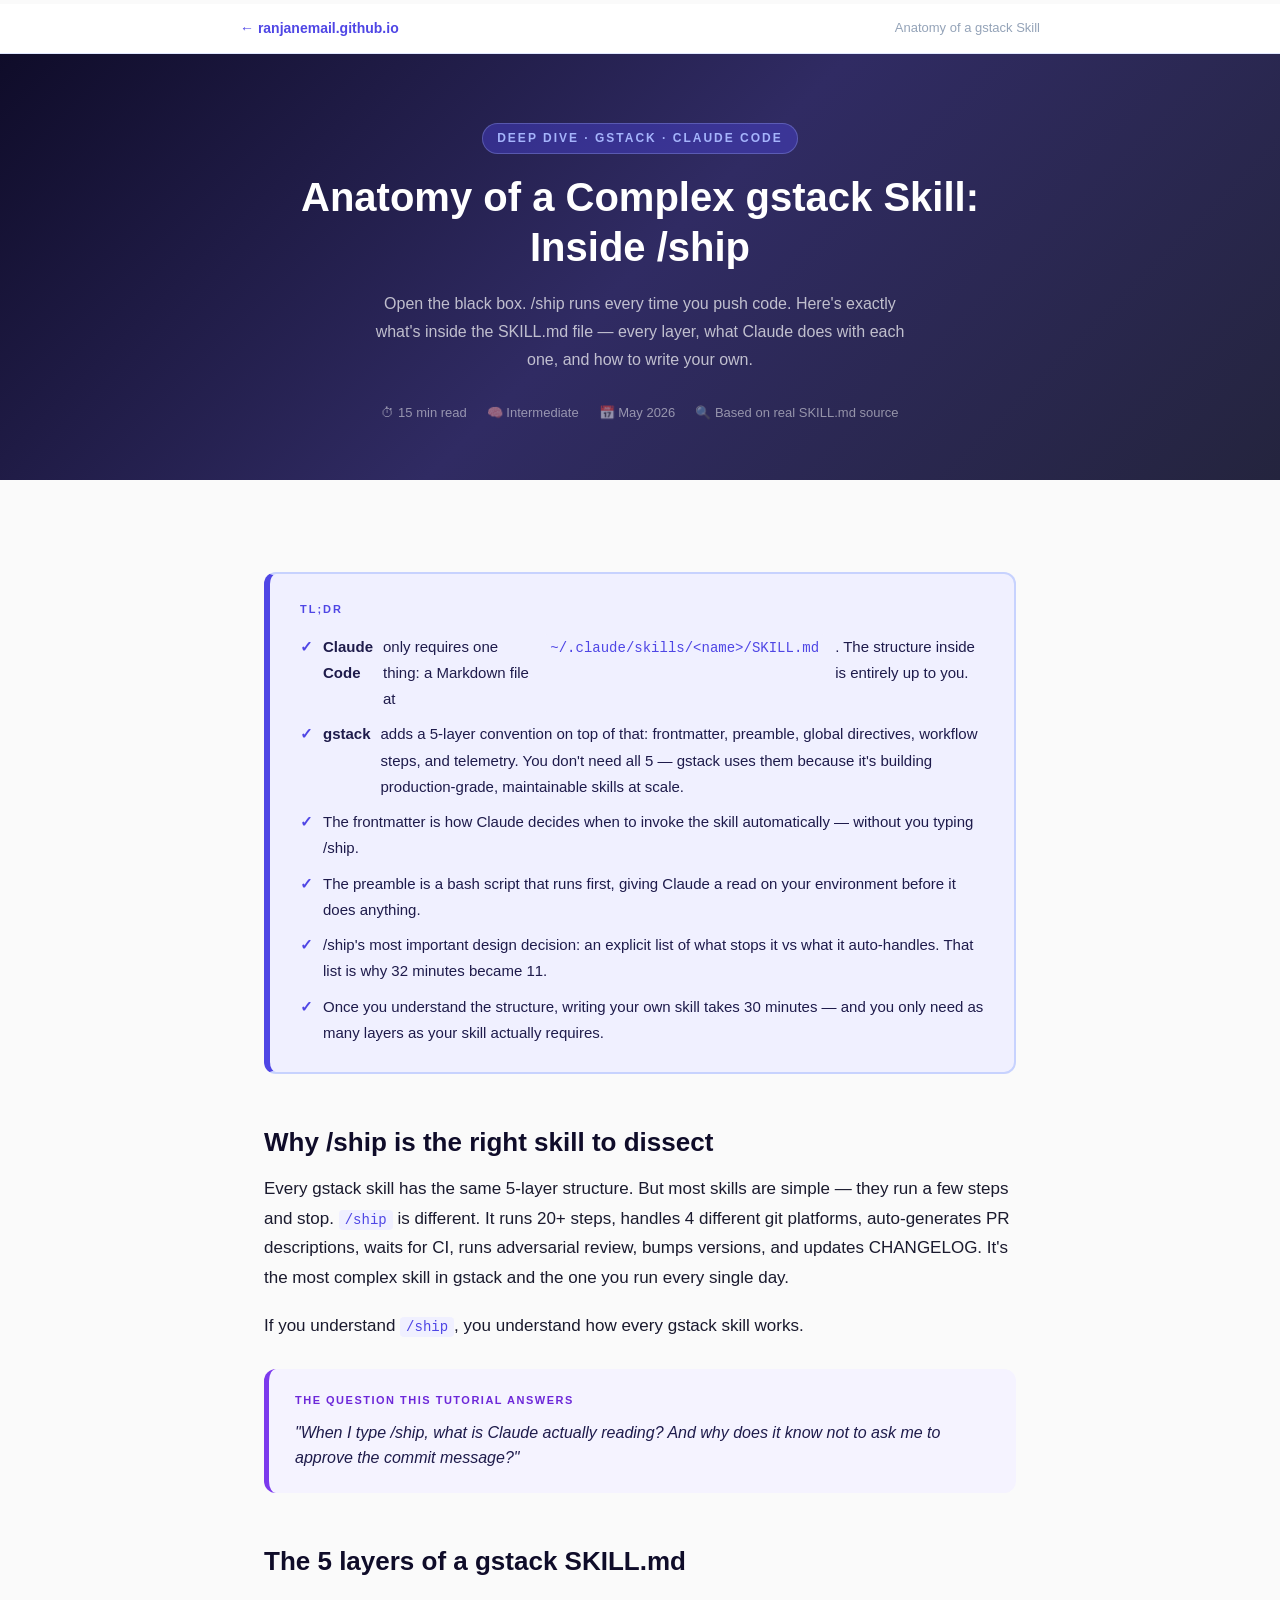
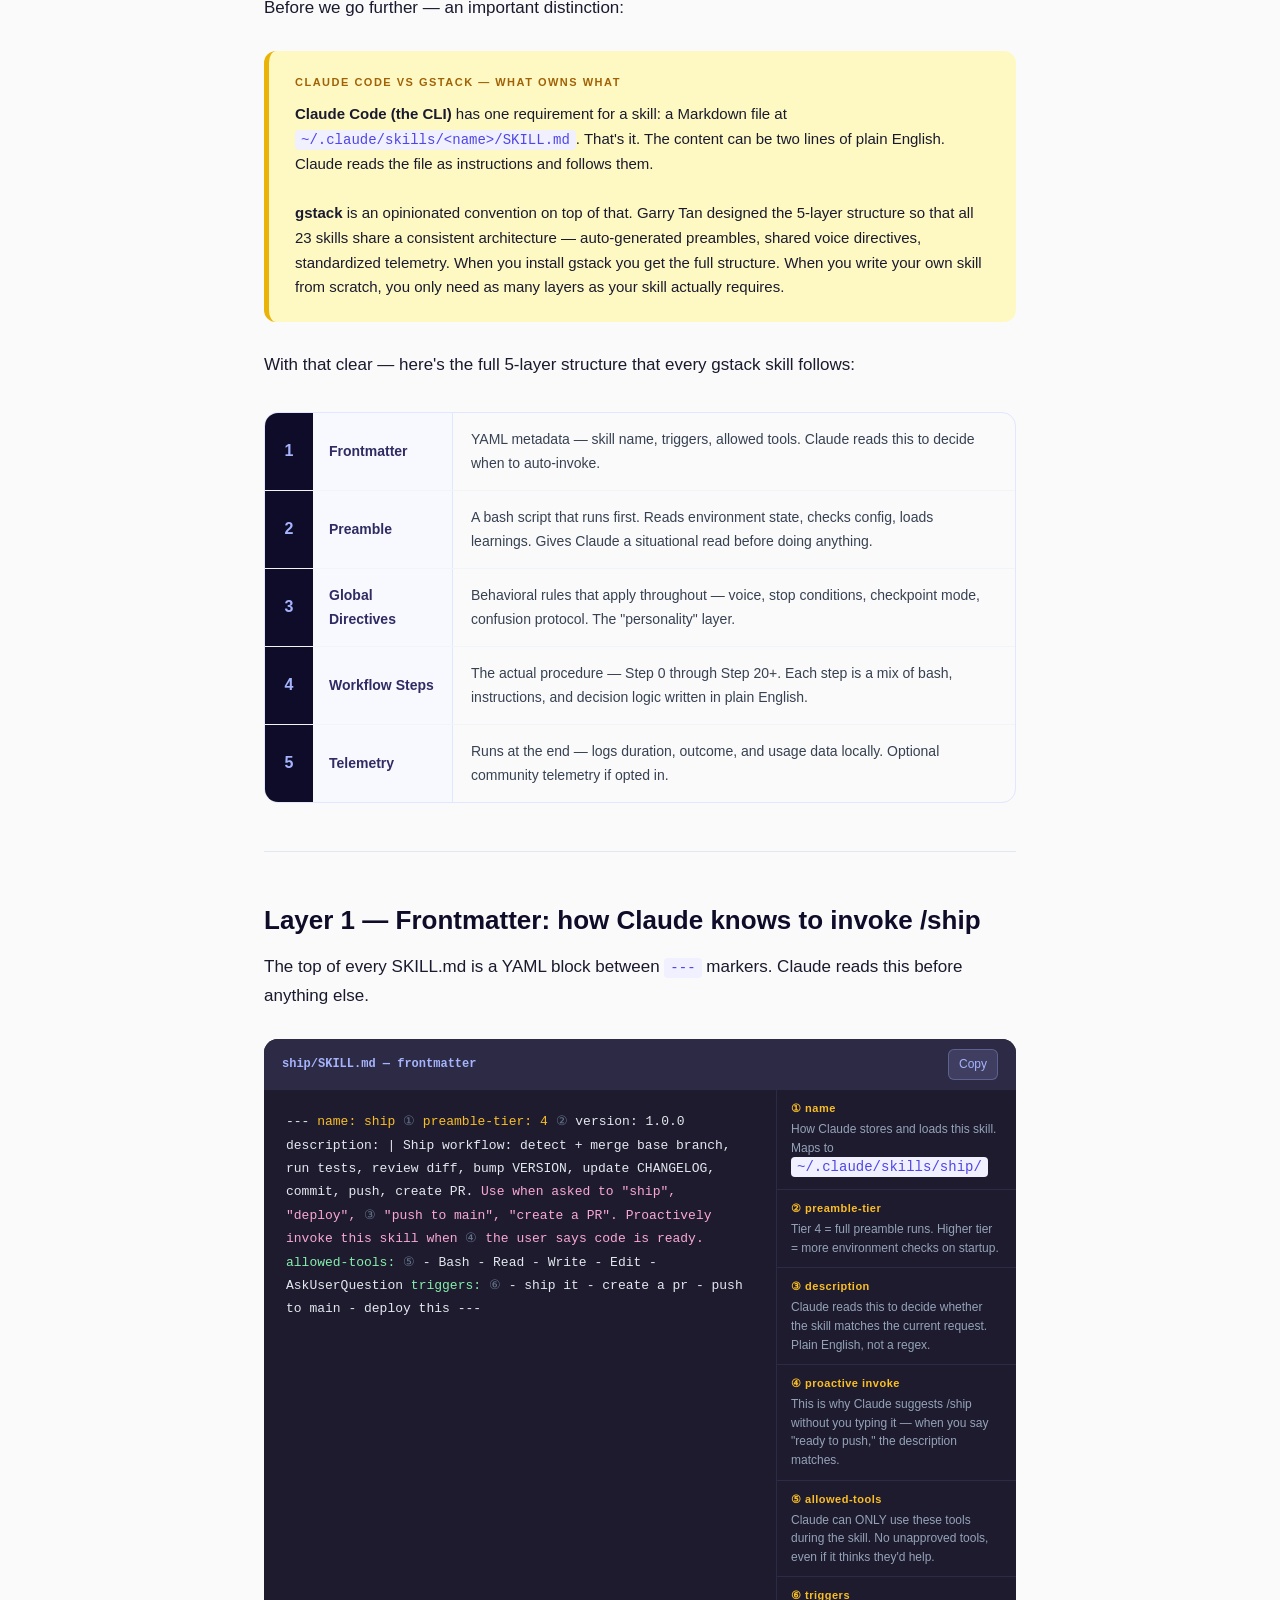
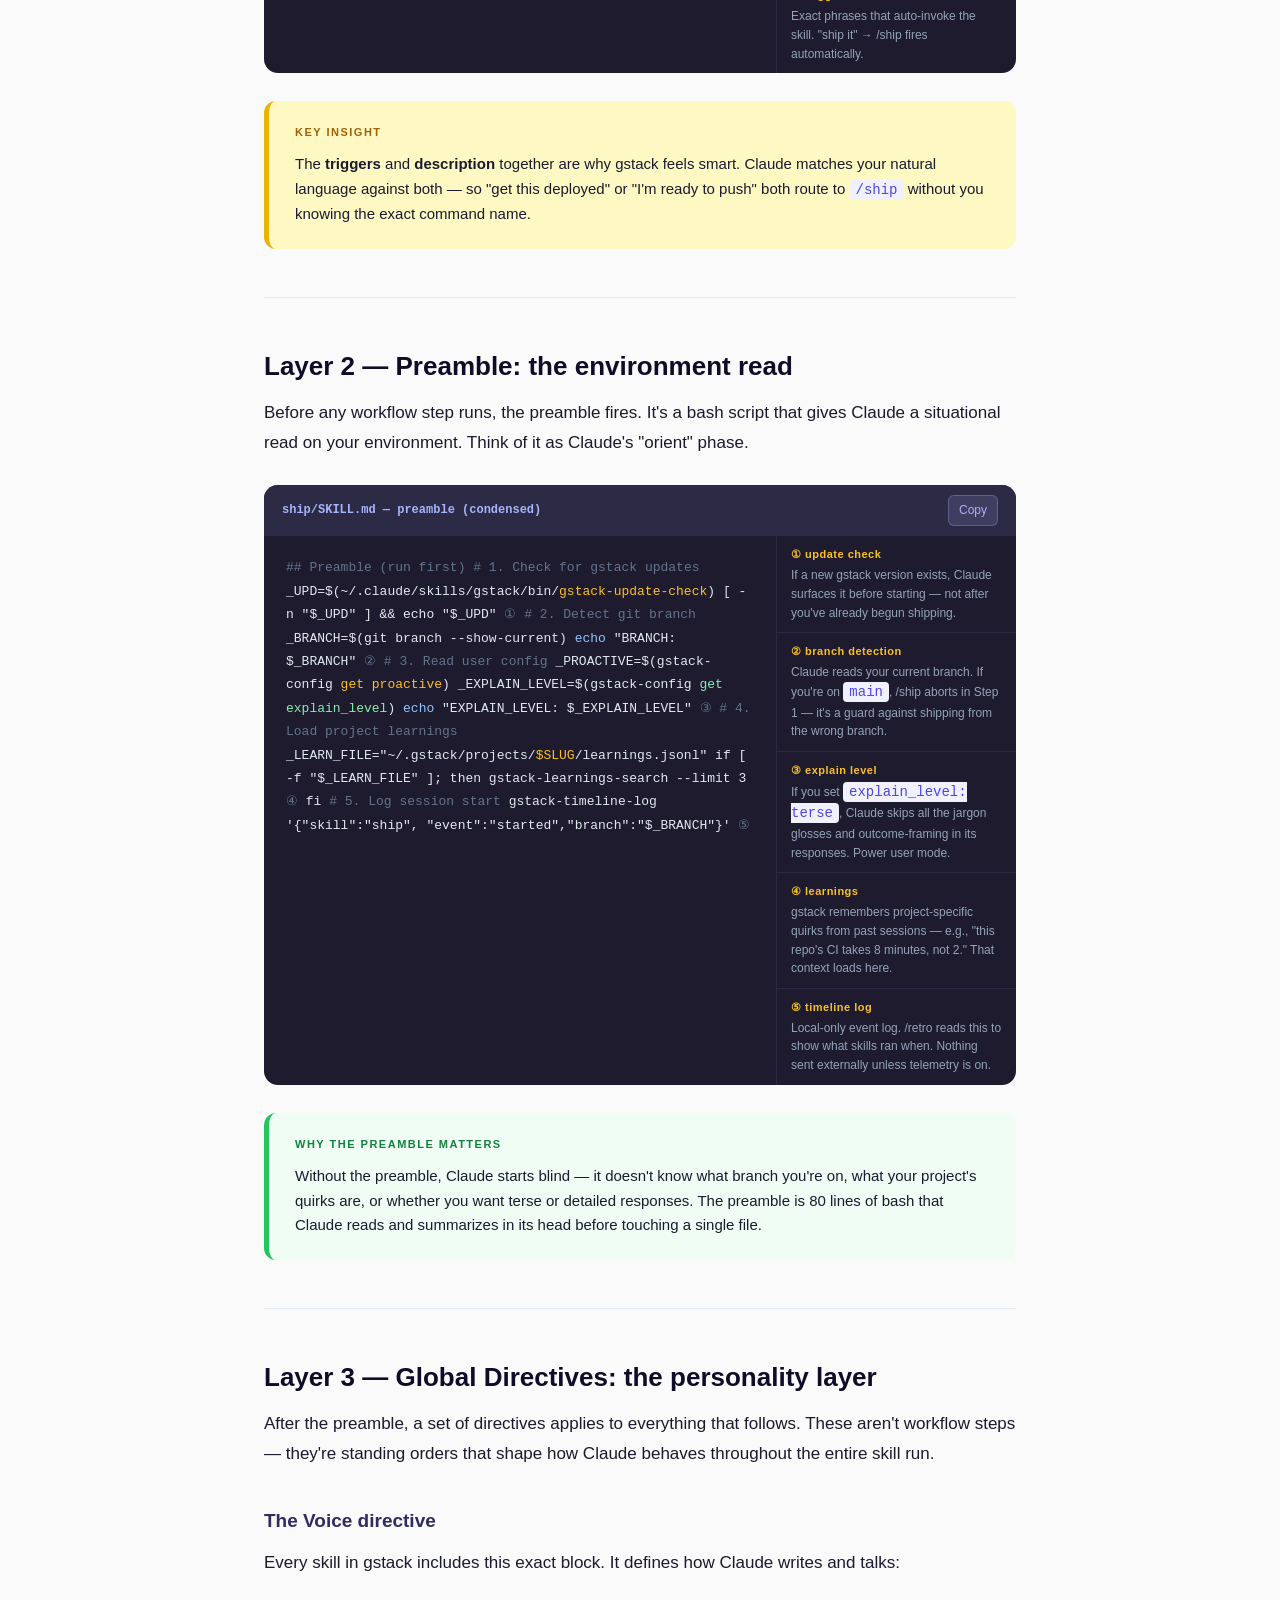
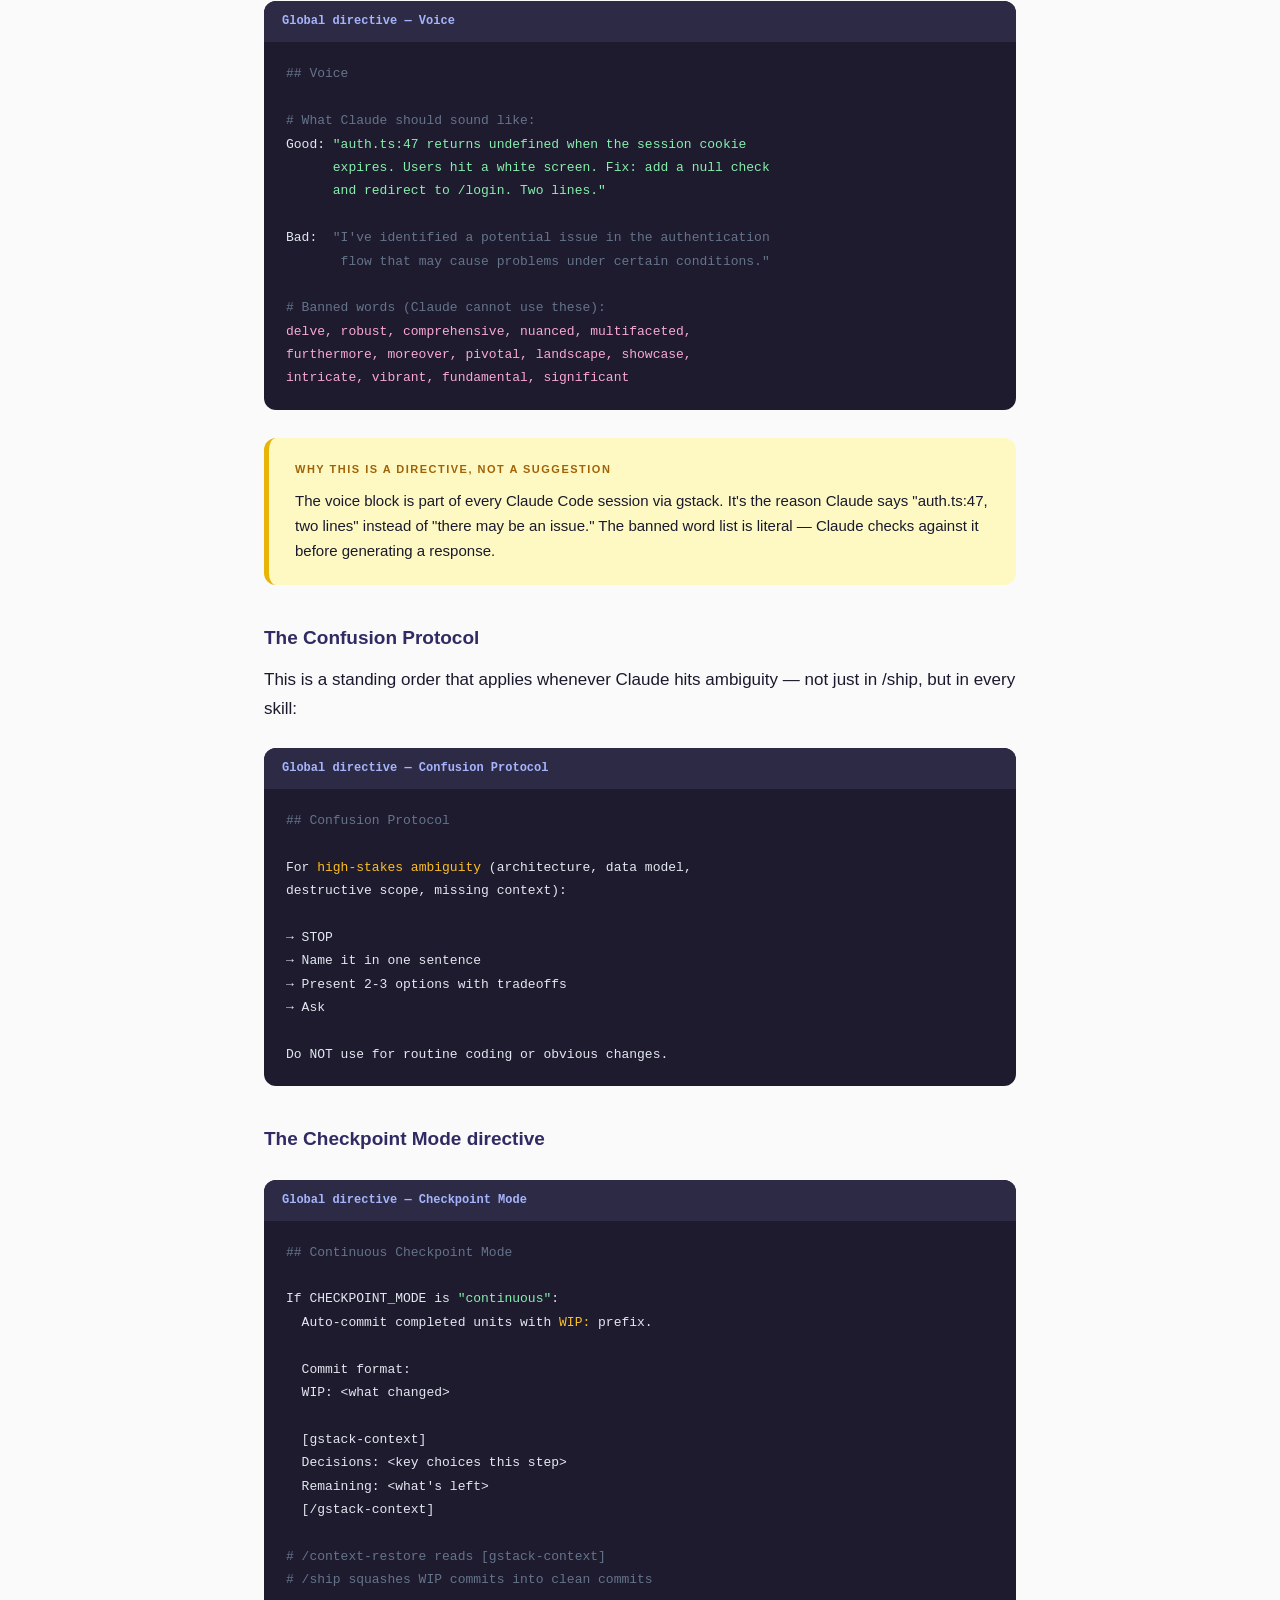
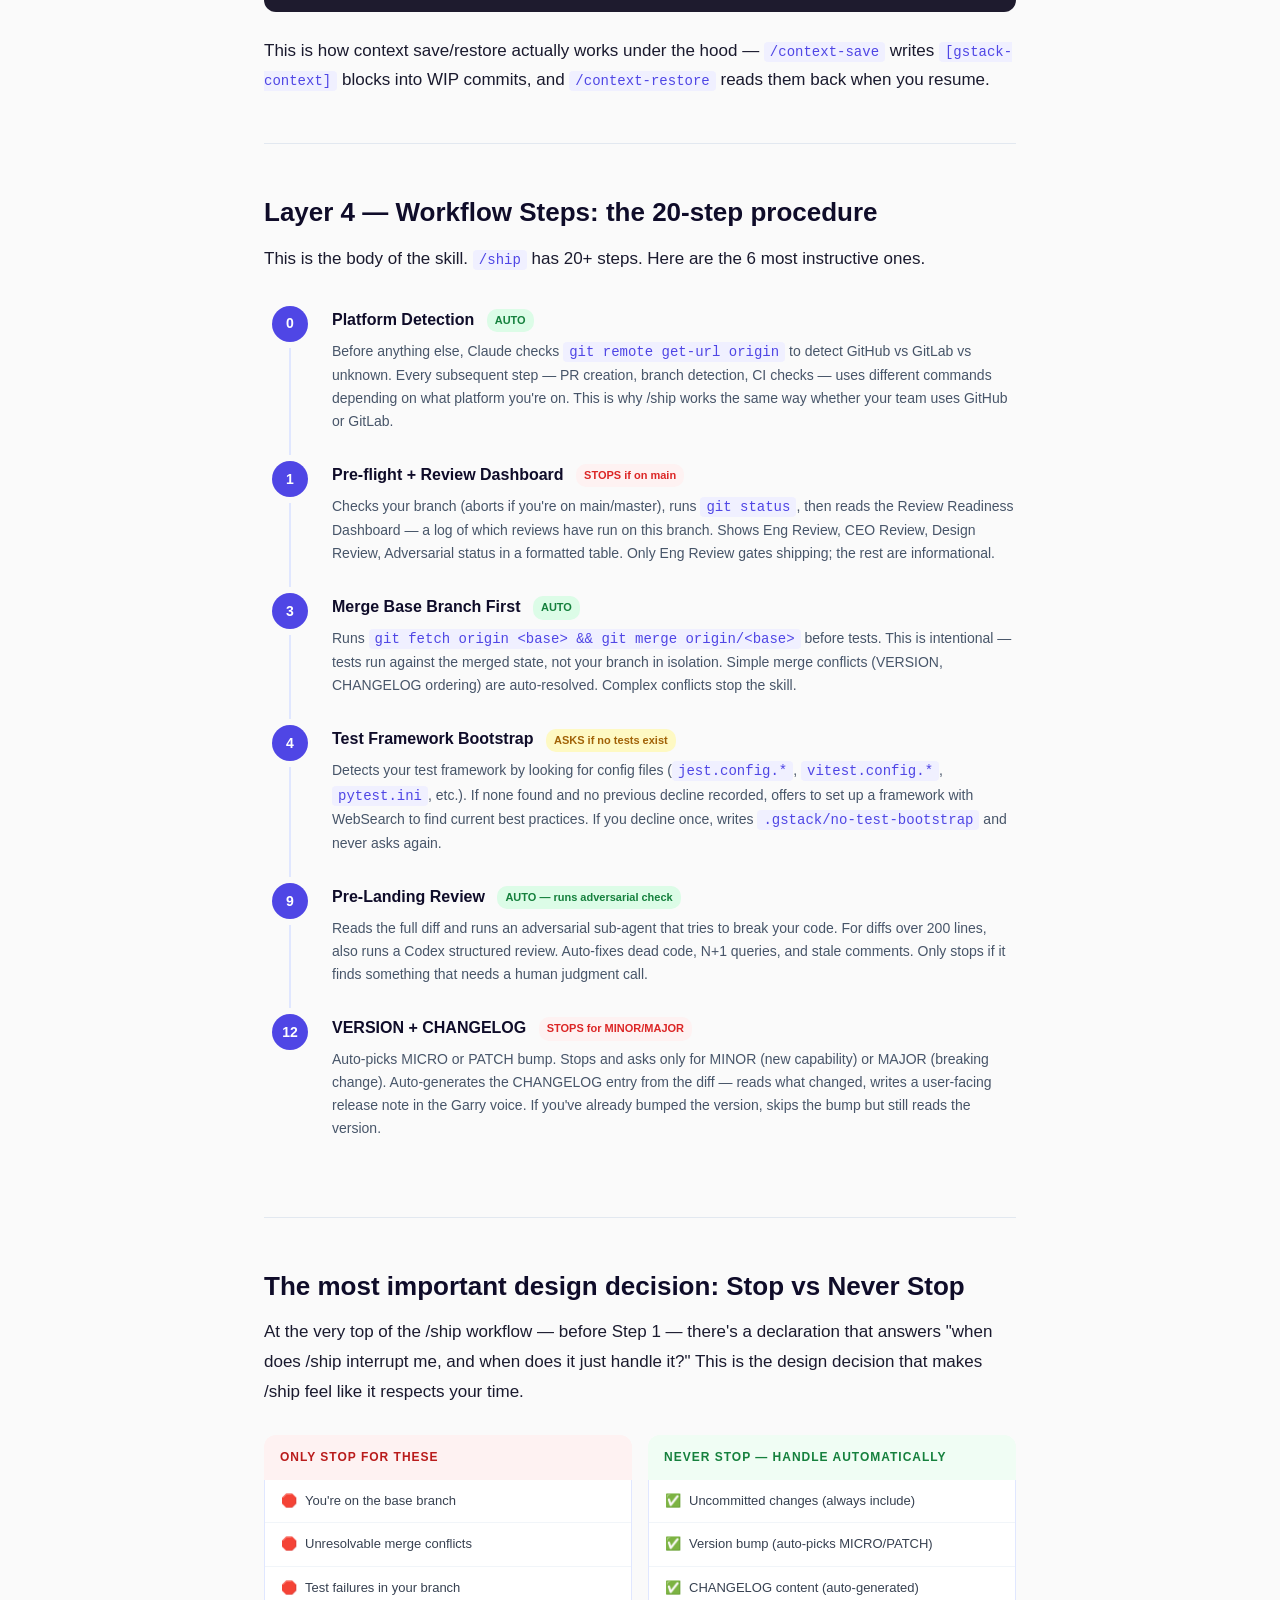
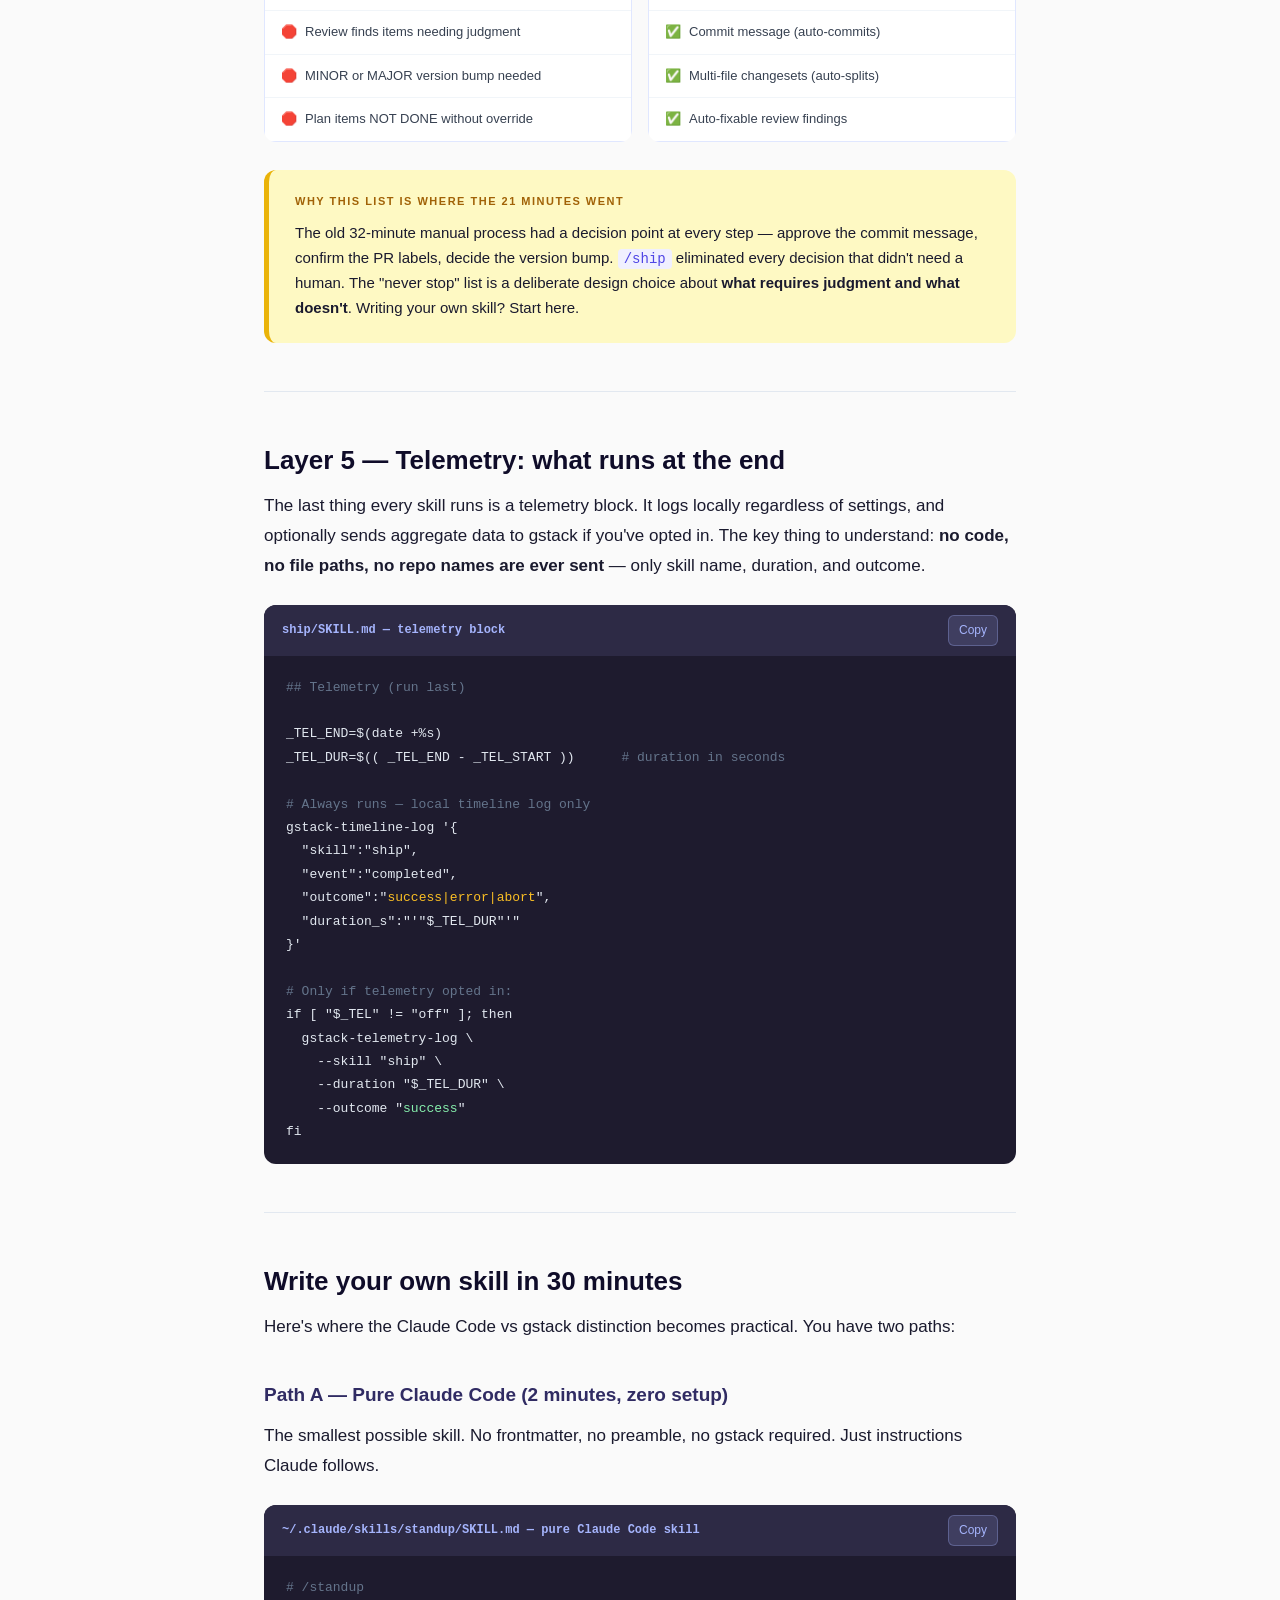
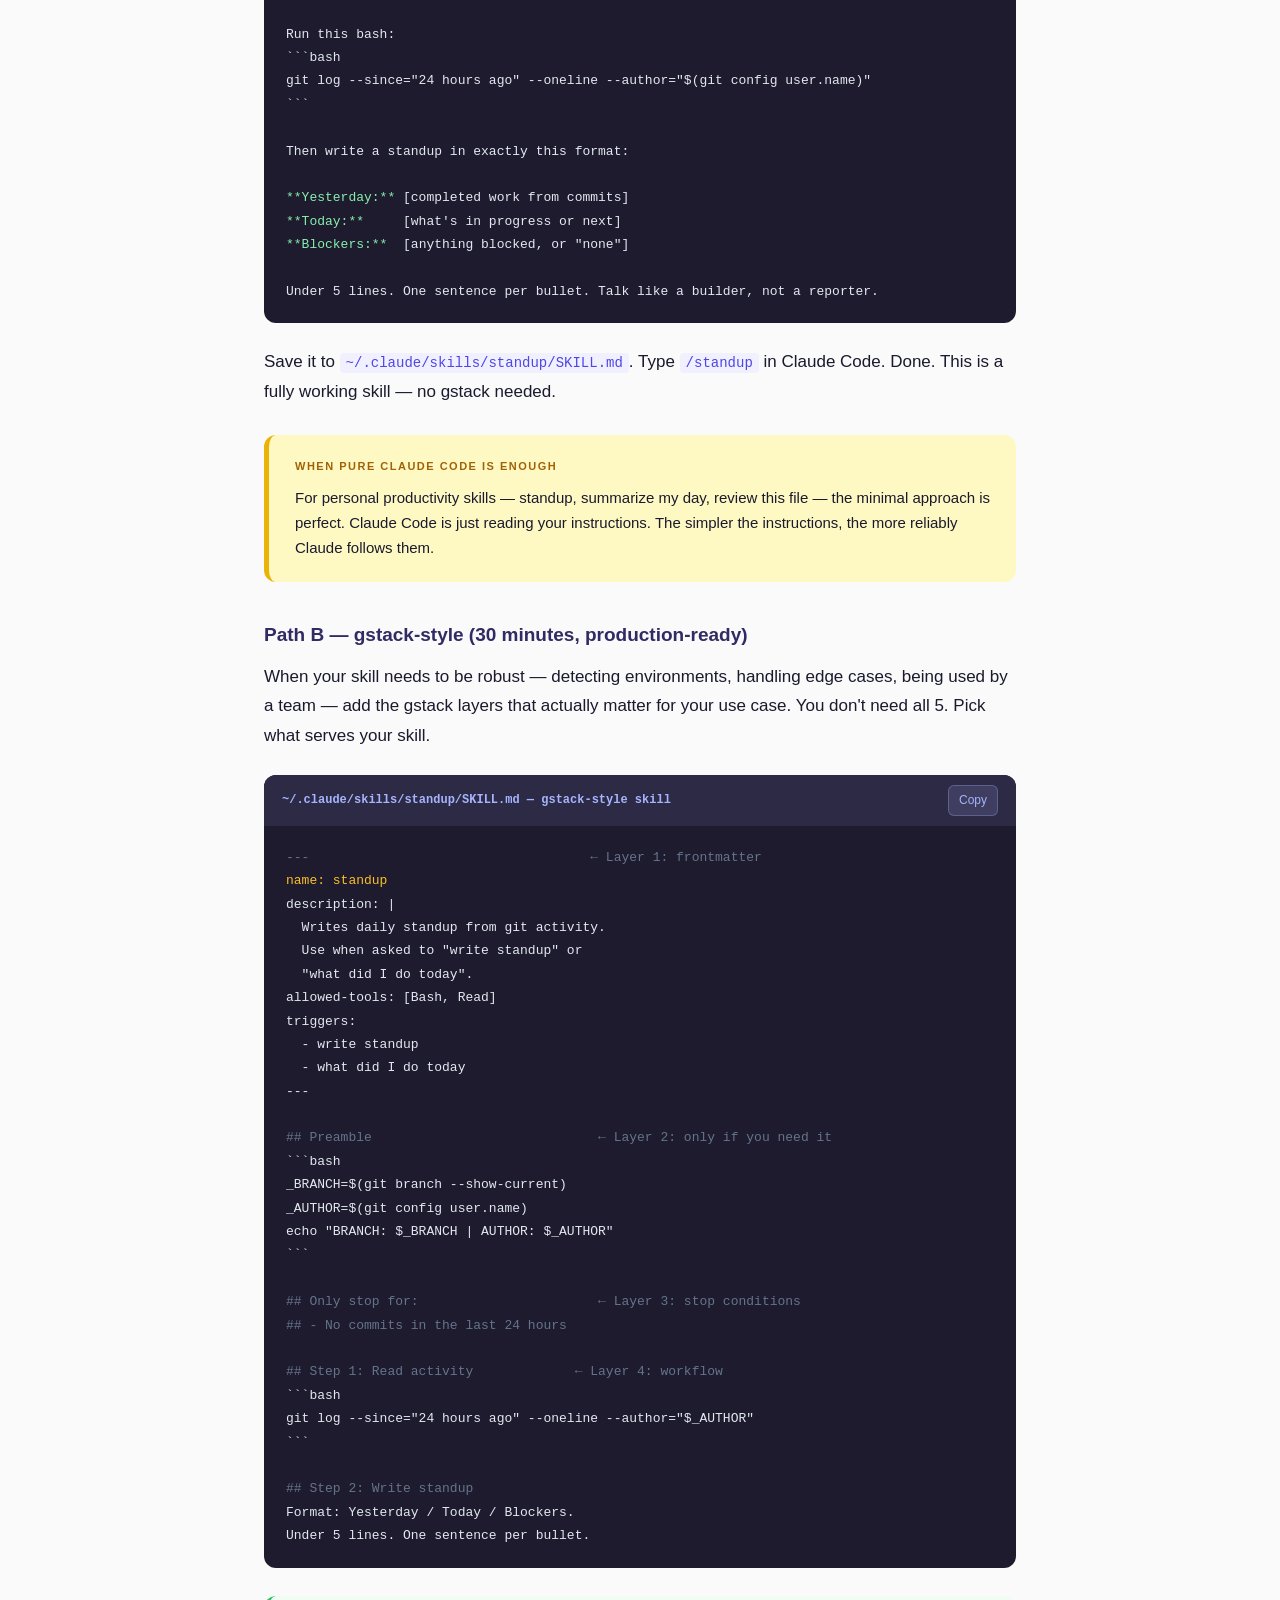
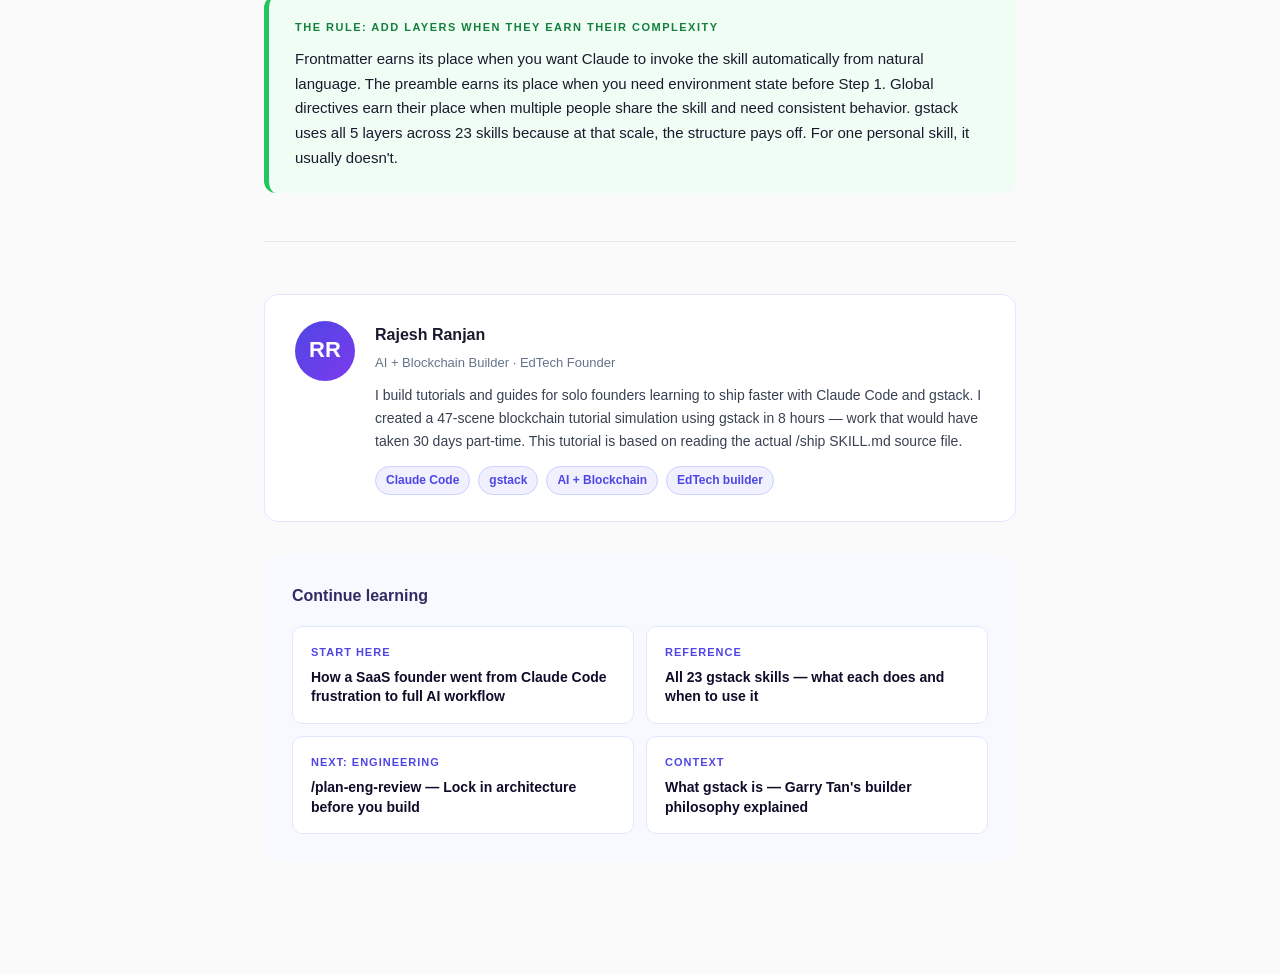
==== commit 5b55ebb9: "Fix: clarify 5-layer structure is gstack convention not Claude Code native" ====
--- a/anatomy-of-a-gstack-skill/index.html
+++ b/anatomy-of-a-gstack-skill/index.html
@@ -168,11 +168,12 @@
   <div class="tldr">
     <div class="tldr-label">TL;DR</div>
     <ul>
-      <li>A SKILL.md file has 5 layers: frontmatter, preamble, global directives, workflow steps, and telemetry.</li>
+      <li><strong>Claude Code</strong> only requires one thing: a Markdown file at <code>~/.claude/skills/&lt;name&gt;/SKILL.md</code>. The structure inside is entirely up to you.</li>
+      <li><strong>gstack</strong> adds a 5-layer convention on top of that: frontmatter, preamble, global directives, workflow steps, and telemetry. You don't need all 5 — gstack uses them because it's building production-grade, maintainable skills at scale.</li>
       <li>The frontmatter is how Claude decides when to invoke the skill automatically — without you typing /ship.</li>
       <li>The preamble is a bash script that runs first, giving Claude a read on your environment before it does anything.</li>
       <li>/ship's most important design decision: an explicit list of what stops it vs what it auto-handles. That list is why 32 minutes became 11.</li>
-      <li>Once you understand the structure, writing your own skill takes 30 minutes.</li>
+      <li>Once you understand the structure, writing your own skill takes 30 minutes — and you only need as many layers as your skill actually requires.</li>
     </ul>
   </div>
 
@@ -187,8 +188,16 @@
   </div>
 
   <!-- The 5 layers -->
-  <h2>The 5 layers of a SKILL.md file</h2>
-  <p>Open any SKILL.md and you'll find the same structure, top to bottom:</p>
+  <h2>The 5 layers of a gstack SKILL.md</h2>
+  <p>Before we go further — an important distinction:</p>
+
+  <div class="callout insight">
+    <div class="callout-label">Claude Code vs gstack — what owns what</div>
+    <p><strong>Claude Code (the CLI)</strong> has one requirement for a skill: a Markdown file at <code>~/.claude/skills/&lt;name&gt;/SKILL.md</code>. That's it. The content can be two lines of plain English. Claude reads the file as instructions and follows them.<br/><br/>
+    <strong>gstack</strong> is an opinionated convention on top of that. Garry Tan designed the 5-layer structure so that all 23 skills share a consistent architecture — auto-generated preambles, shared voice directives, standardized telemetry. When you install gstack you get the full structure. When you write your own skill from scratch, you only need as many layers as your skill actually requires.</p>
+  </div>
+
+  <p>With that clear — here's the full 5-layer structure that every gstack skill follows:</p>
 
   <div class="layer-map">
     <div class="layer-row">
@@ -549,51 +558,83 @@
 
   <!-- Write your own -->
   <h2>Write your own skill in 30 minutes</h2>
-  <p>Now that you know the 5 layers, writing a custom skill is straightforward. Say you want a <code>/standup</code> skill that reads your git log and writes a daily standup update:</p>
+
+  <p>Here's where the Claude Code vs gstack distinction becomes practical. You have two paths:</p>
+
+  <h3>Path A — Pure Claude Code (2 minutes, zero setup)</h3>
+  <p>The smallest possible skill. No frontmatter, no preamble, no gstack required. Just instructions Claude follows.</p>
 
   <div class="code-block">
     <div class="code-block-header">
-      <span class="code-block-title">~/.claude/skills/standup/SKILL.md — minimal custom skill</span>
+      <span class="code-block-title">~/.claude/skills/standup/SKILL.md — pure Claude Code skill</span>
       <span class="copy-btn" onclick="copyCode(this)">Copy</span>
     </div>
-    <pre>---
+    <pre><span class="cm"># /standup</span>
+
+Run this bash:
+```bash
+git log --since="24 hours ago" --oneline --author="$(git config user.name)"
+```
+
+Then write a standup in exactly this format:
+
+<span class="st">**Yesterday:**</span> [completed work from commits]
+<span class="st">**Today:**</span>     [what's in progress or next]
+<span class="st">**Blockers:**</span>  [anything blocked, or "none"]
+
+Under 5 lines. One sentence per bullet. Talk like a builder, not a reporter.</pre>
+  </div>
+
+  <p>Save it to <code>~/.claude/skills/standup/SKILL.md</code>. Type <code>/standup</code> in Claude Code. Done. This is a fully working skill — no gstack needed.</p>
+
+  <div class="callout insight">
+    <div class="callout-label">When pure Claude Code is enough</div>
+    <p>For personal productivity skills — standup, summarize my day, review this file — the minimal approach is perfect. Claude Code is just reading your instructions. The simpler the instructions, the more reliably Claude follows them.</p>
+  </div>
+
+  <h3>Path B — gstack-style (30 minutes, production-ready)</h3>
+  <p>When your skill needs to be robust — detecting environments, handling edge cases, being used by a team — add the gstack layers that actually matter for your use case. You don't need all 5. Pick what serves your skill.</p>
+
+  <div class="code-block">
+    <div class="code-block-header">
+      <span class="code-block-title">~/.claude/skills/standup/SKILL.md — gstack-style skill</span>
+      <span class="copy-btn" onclick="copyCode(this)">Copy</span>
+    </div>
+    <pre><span class="cm">---                                    ← Layer 1: frontmatter</span>
 <span class="hl">name: standup</span>
 description: |
-  Writes a daily standup update from recent git activity.
-  Use when asked to "write standup", "what did I do today",
-  or "generate standup".
-allowed-tools:
-  - Bash
-  - Read
+  Writes daily standup from git activity.
+  Use when asked to "write standup" or
+  "what did I do today".
+allowed-tools: [Bash, Read]
 triggers:
   - write standup
   - what did I do today
 ---
 
-<span class="cm">## Step 1: Read recent git activity</span>
-
+<span class="cm">## Preamble                             ← Layer 2: only if you need it</span>
 ```bash
-git log --since="24 hours ago" --oneline --author="$(git config user.name)"
-git diff HEAD~5..HEAD --stat
+_BRANCH=$(git branch --show-current)
+_AUTHOR=$(git config user.name)
+echo "BRANCH: $_BRANCH | AUTHOR: $_AUTHOR"
 ```
 
-<span class="cm">## Step 2: Write standup in 3-bullet format</span>
-
-Format:
-
-<span class="st">**Yesterday:**</span> [what was completed — pull from commits]
-<span class="st">**Today:**</span>     [what's in progress or next — pull from open diff]
-<span class="st">**Blockers:**</span>  [anything blocked — none if git log looks clean]
-
-Keep it under 5 lines. Write like you're talking to your team,
-not writing a report. No bullet points longer than one sentence.</pre>
-  </div>
-
-  <p>Save it to <code>~/.claude/skills/standup/SKILL.md</code>. Open Claude Code. Type <code>/standup</code>. Done.</p>
+<span class="cm">## Only stop for:                       ← Layer 3: stop conditions</span>
+<span class="cm">## - No commits in the last 24 hours</span>
+
+<span class="cm">## Step 1: Read activity</span>             <span class="cm">← Layer 4: workflow</span>
+```bash
+git log --since="24 hours ago" --oneline --author="$_AUTHOR"
+```
+
+<span class="cm">## Step 2: Write standup</span>
+Format: Yesterday / Today / Blockers.
+Under 5 lines. One sentence per bullet.</pre>
+  </div>
 
   <div class="callout success">
-    <div class="callout-label">The pattern to follow</div>
-    <p>Every good skill answers three questions in its workflow steps: <strong>(1) What do I read first?</strong> (preamble + Step 0), <strong>(2) What are the explicit stop conditions?</strong> (the "only stop for" list), and <strong>(3) What's the exact output format?</strong> Nail these three and the skill works reliably.</p>
+    <div class="callout-label">The rule: add layers when they earn their complexity</div>
+    <p>Frontmatter earns its place when you want Claude to invoke the skill automatically from natural language. The preamble earns its place when you need environment state before Step 1. Global directives earn their place when multiple people share the skill and need consistent behavior. gstack uses all 5 layers across 23 skills because at that scale, the structure pays off. For one personal skill, it usually doesn't.</p>
   </div>
 
   <hr class="divider" />
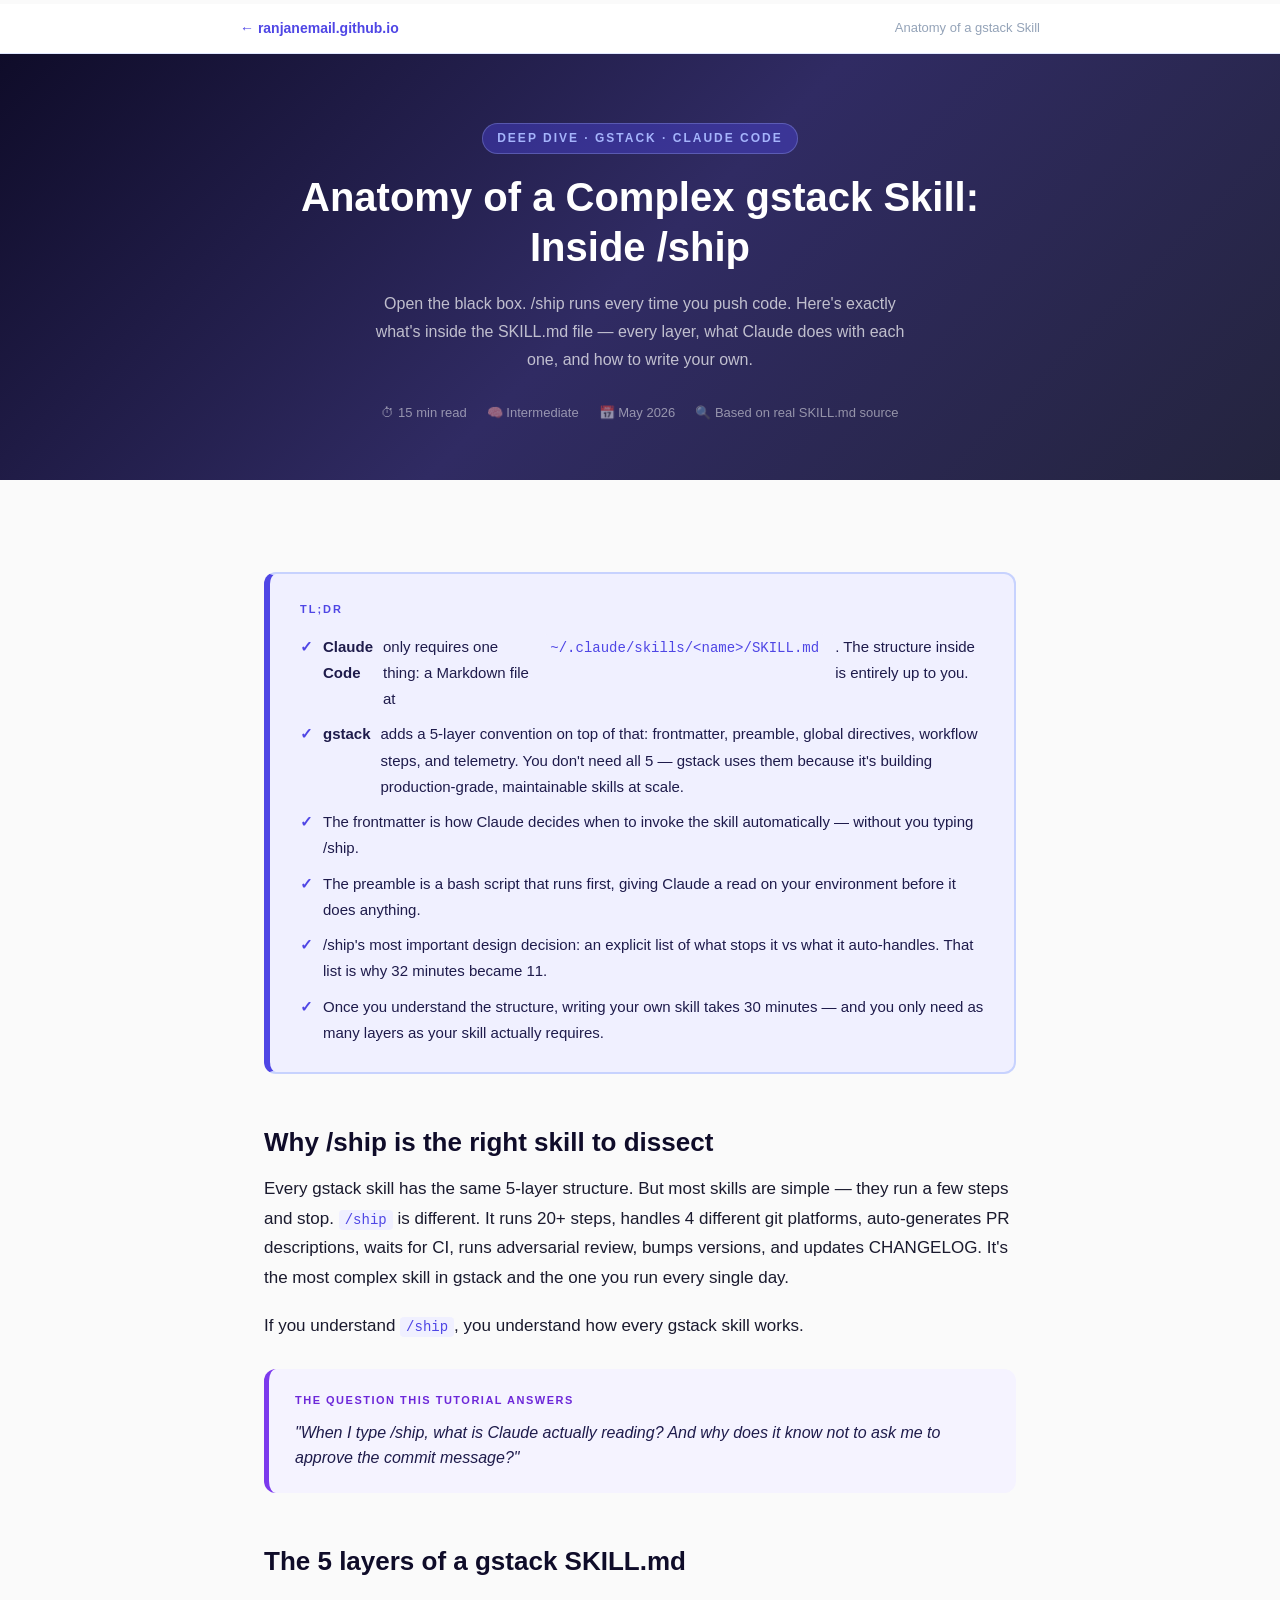
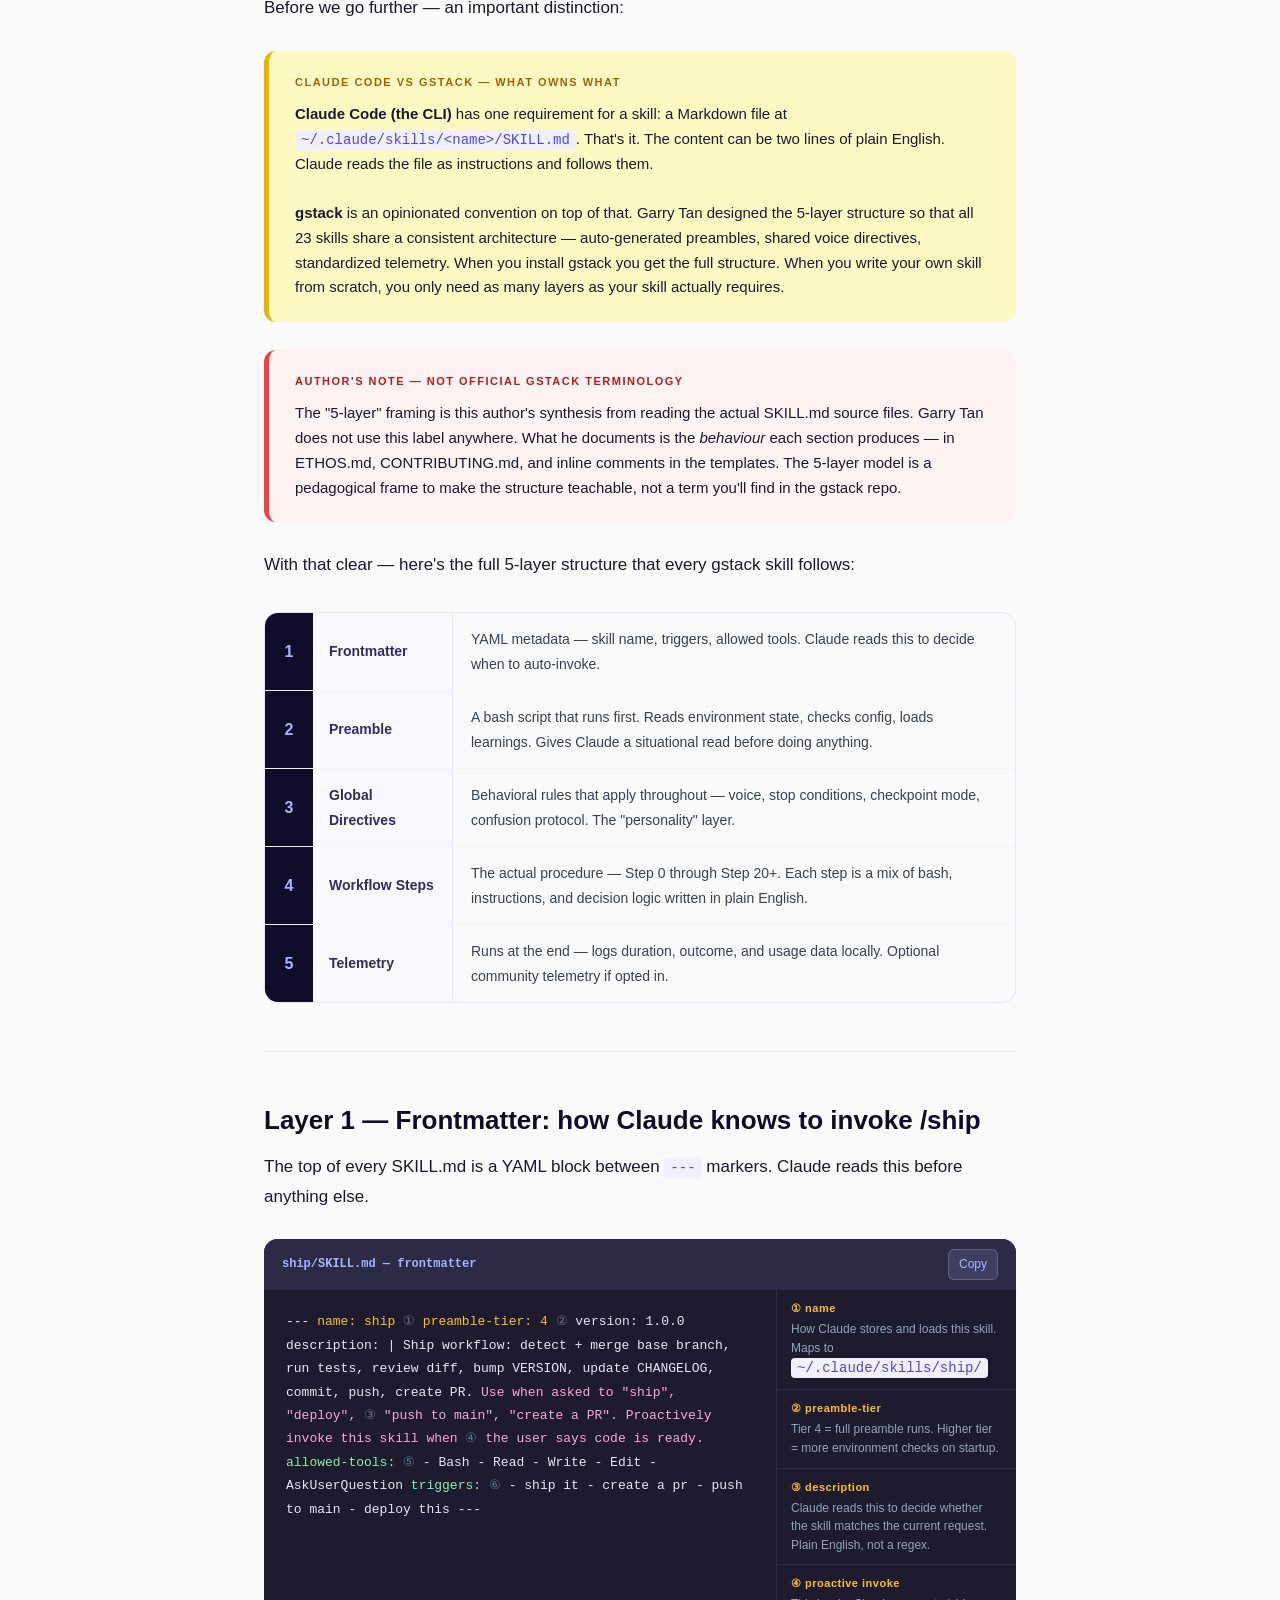
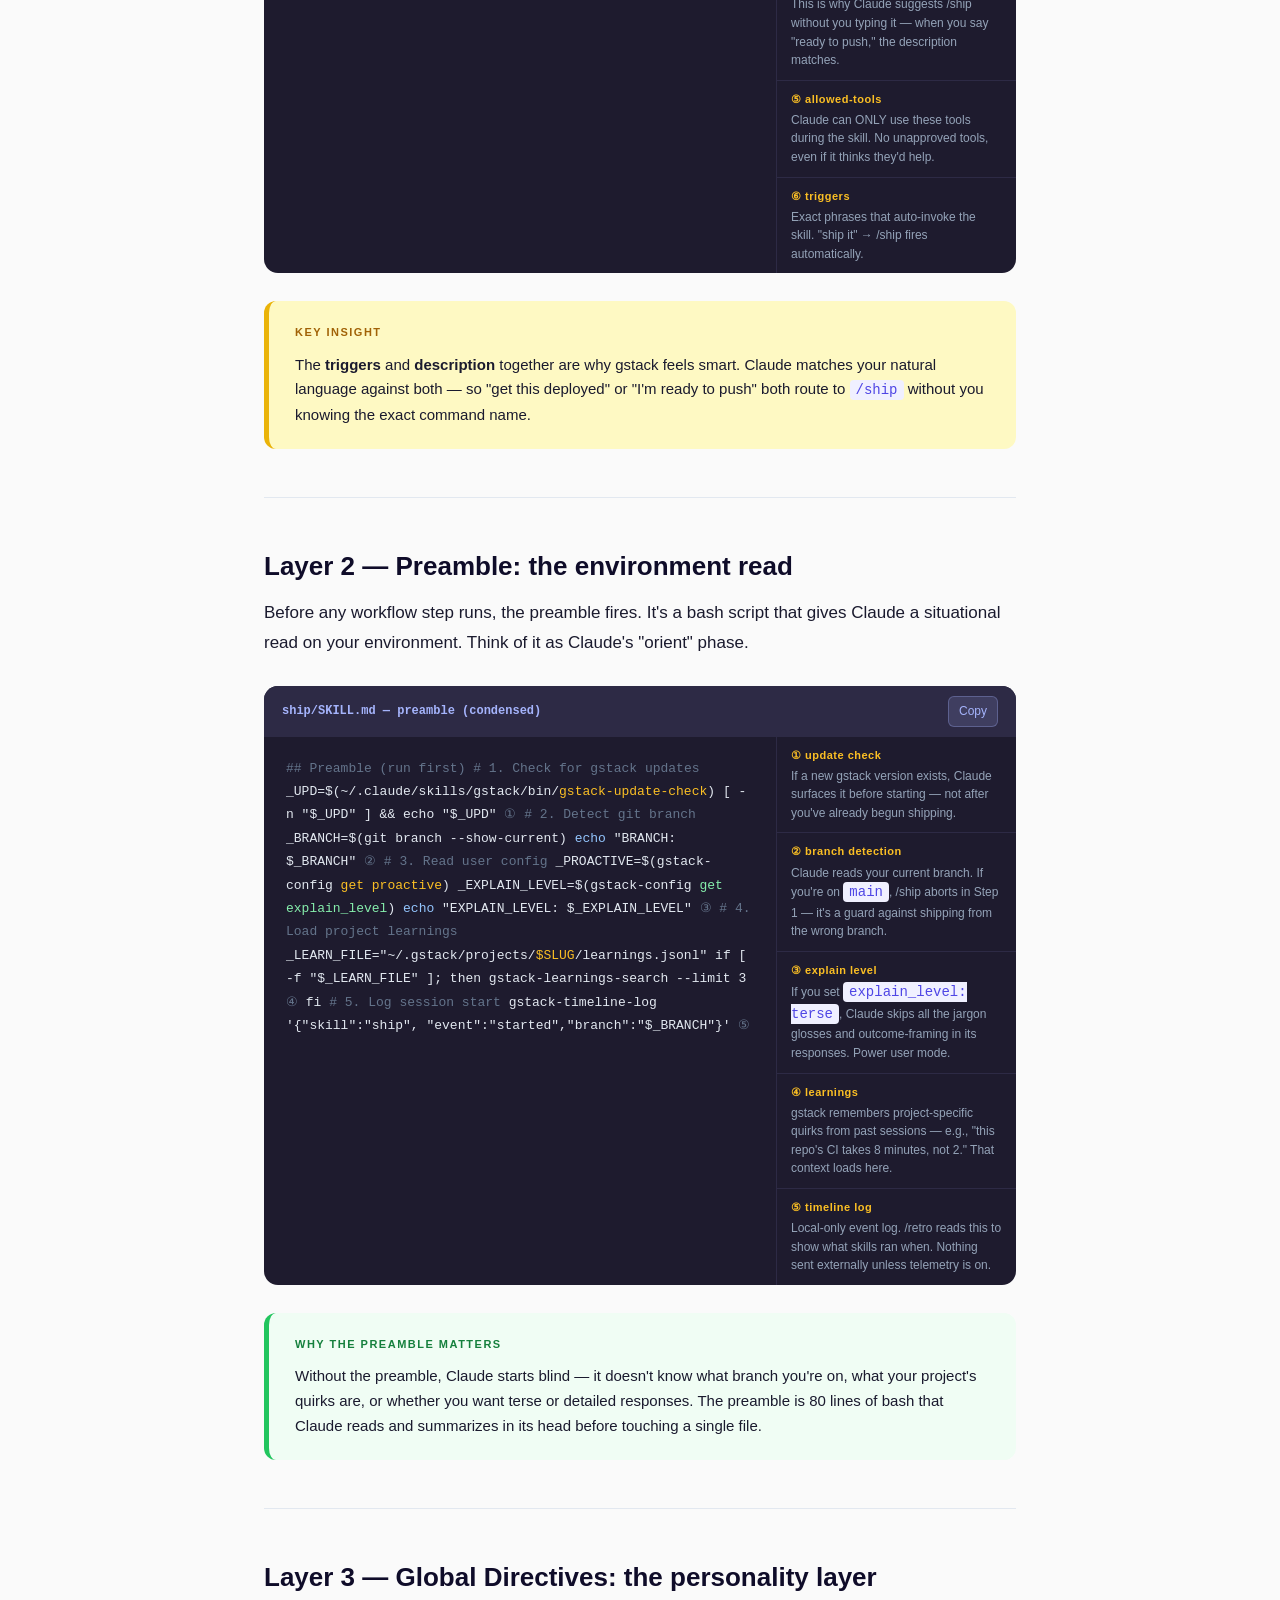
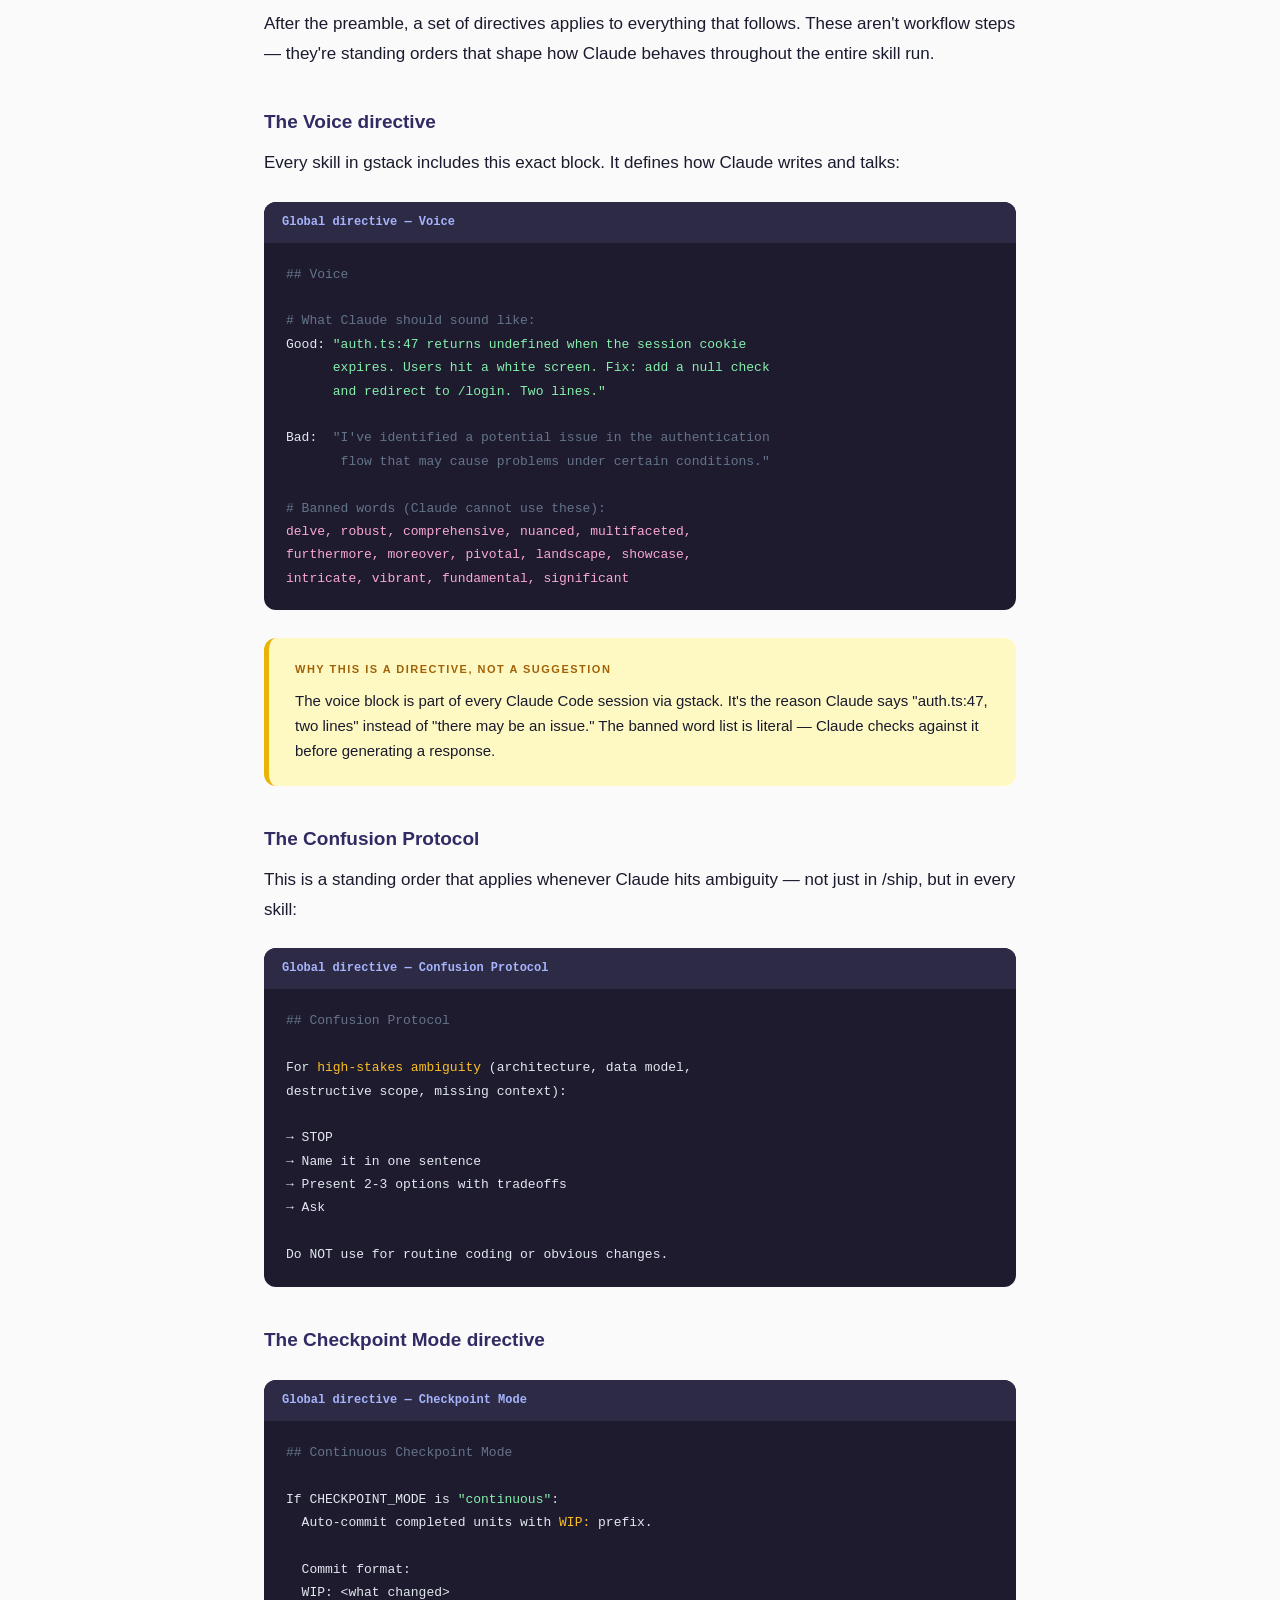
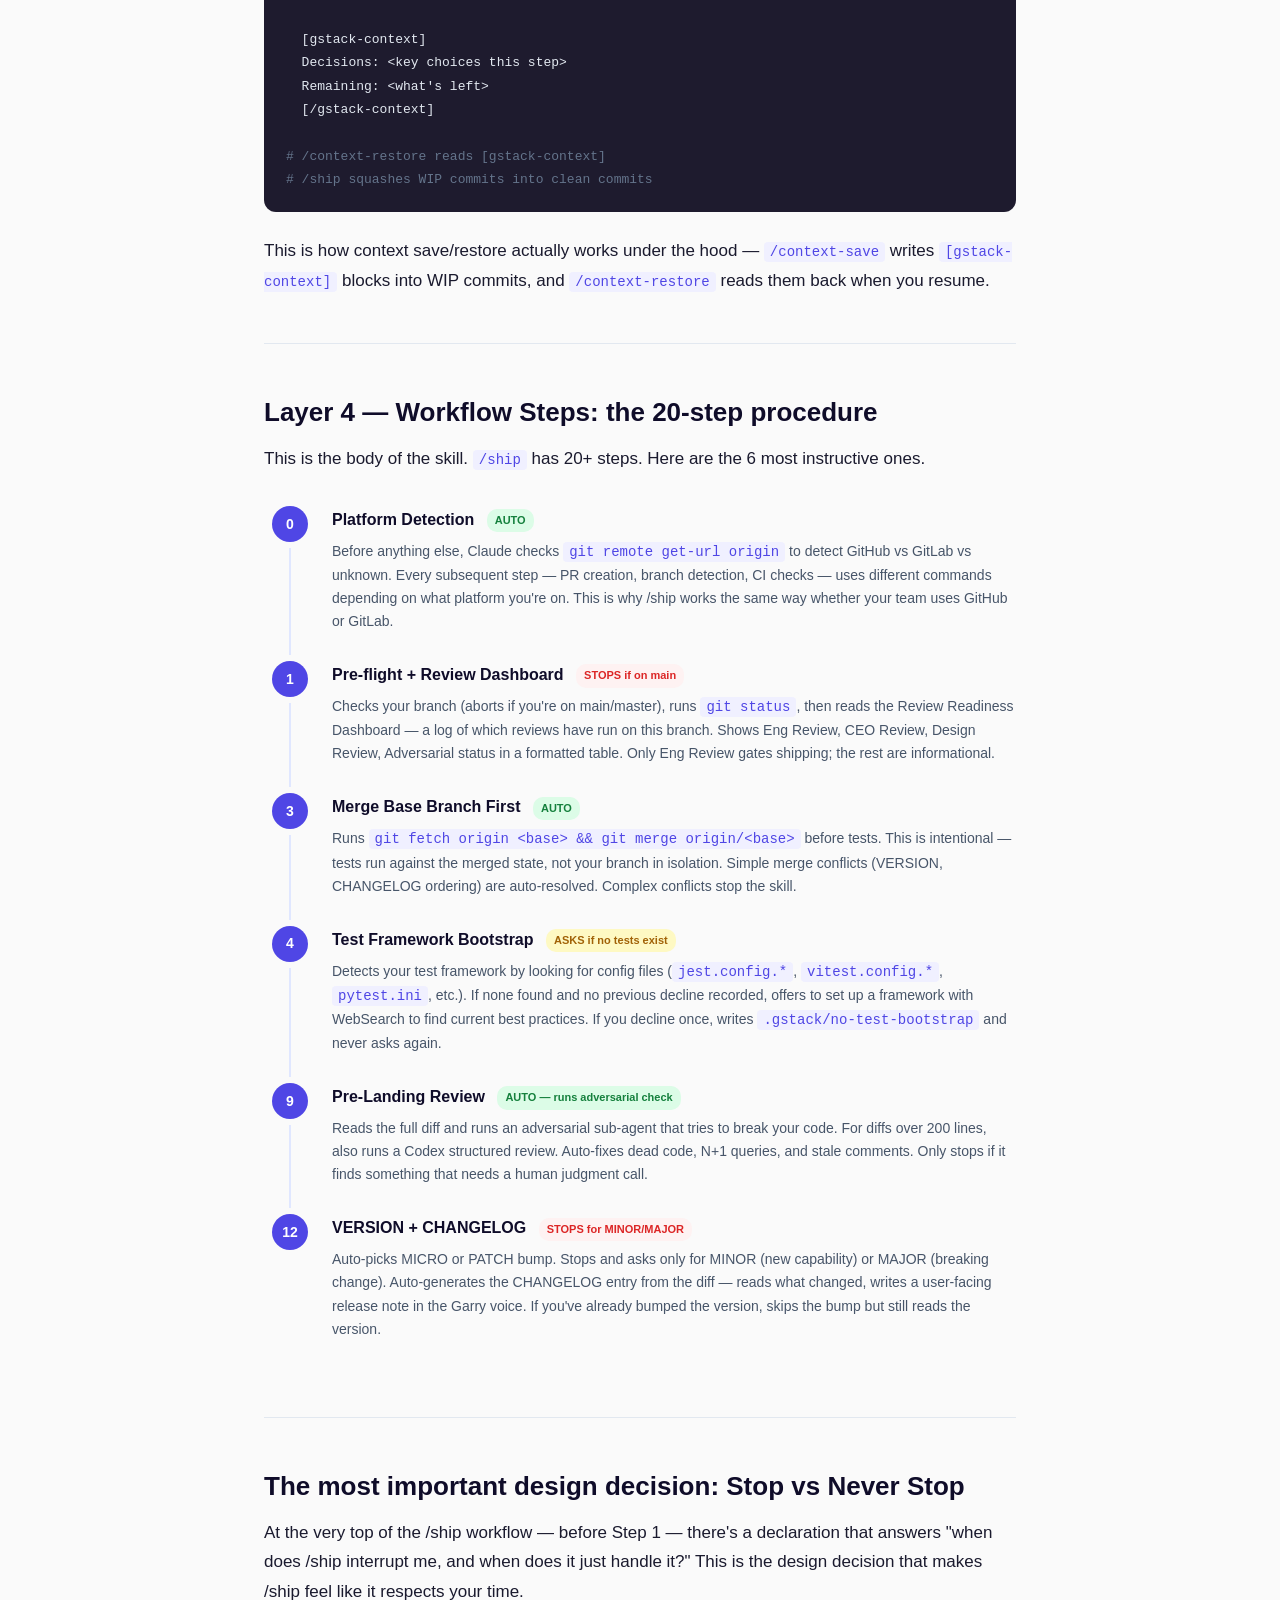
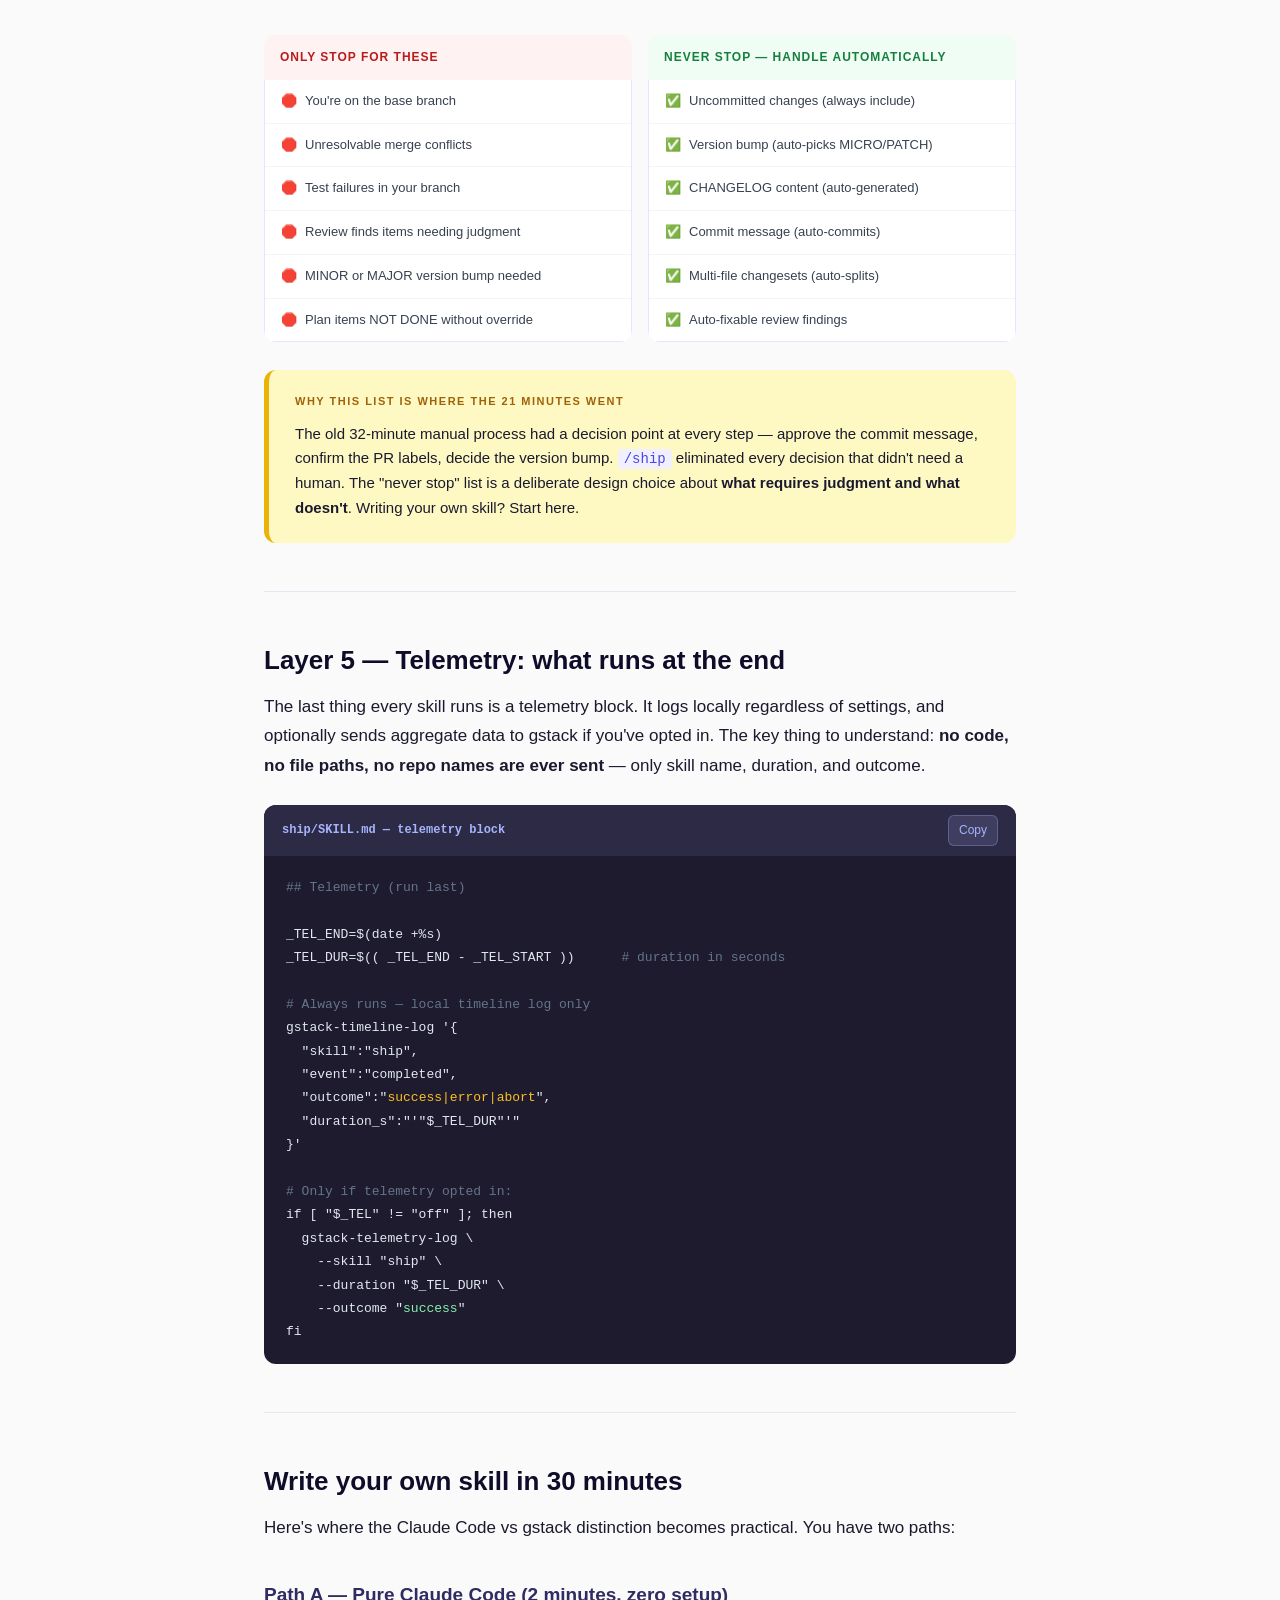
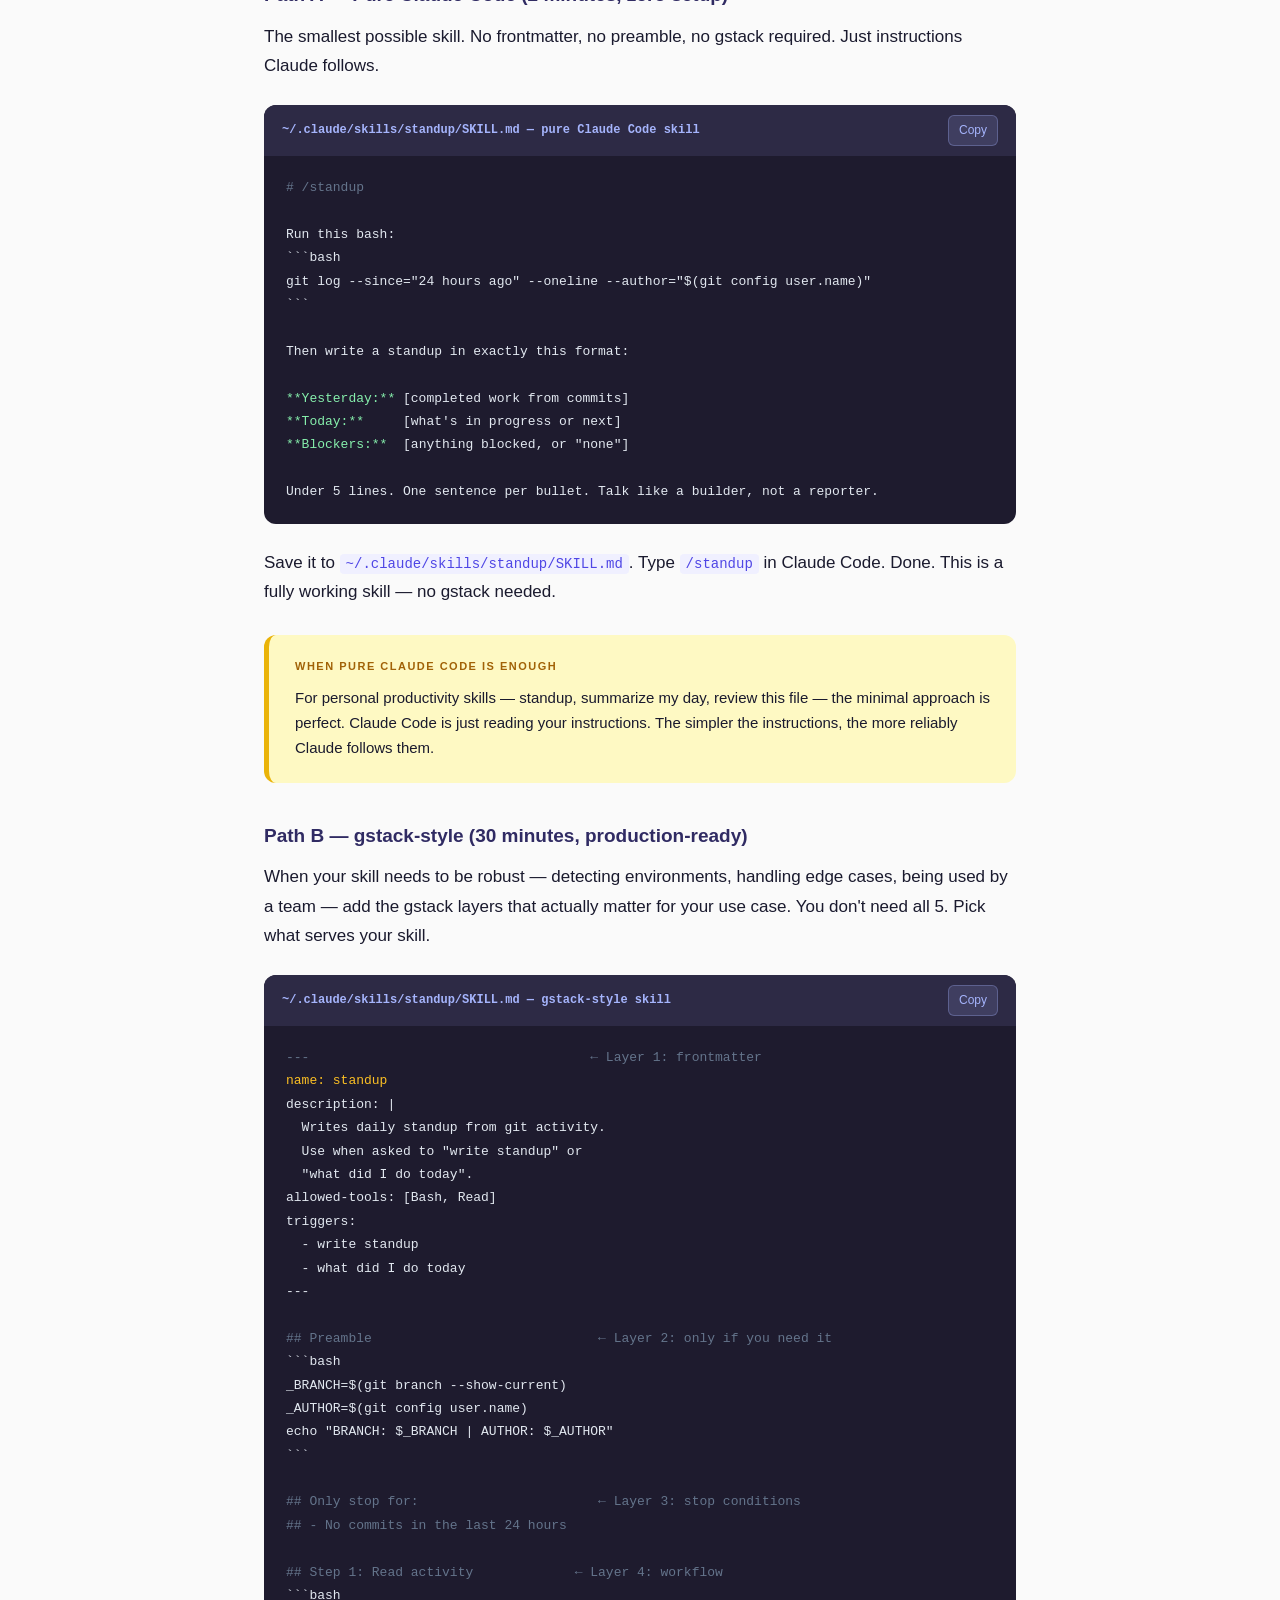
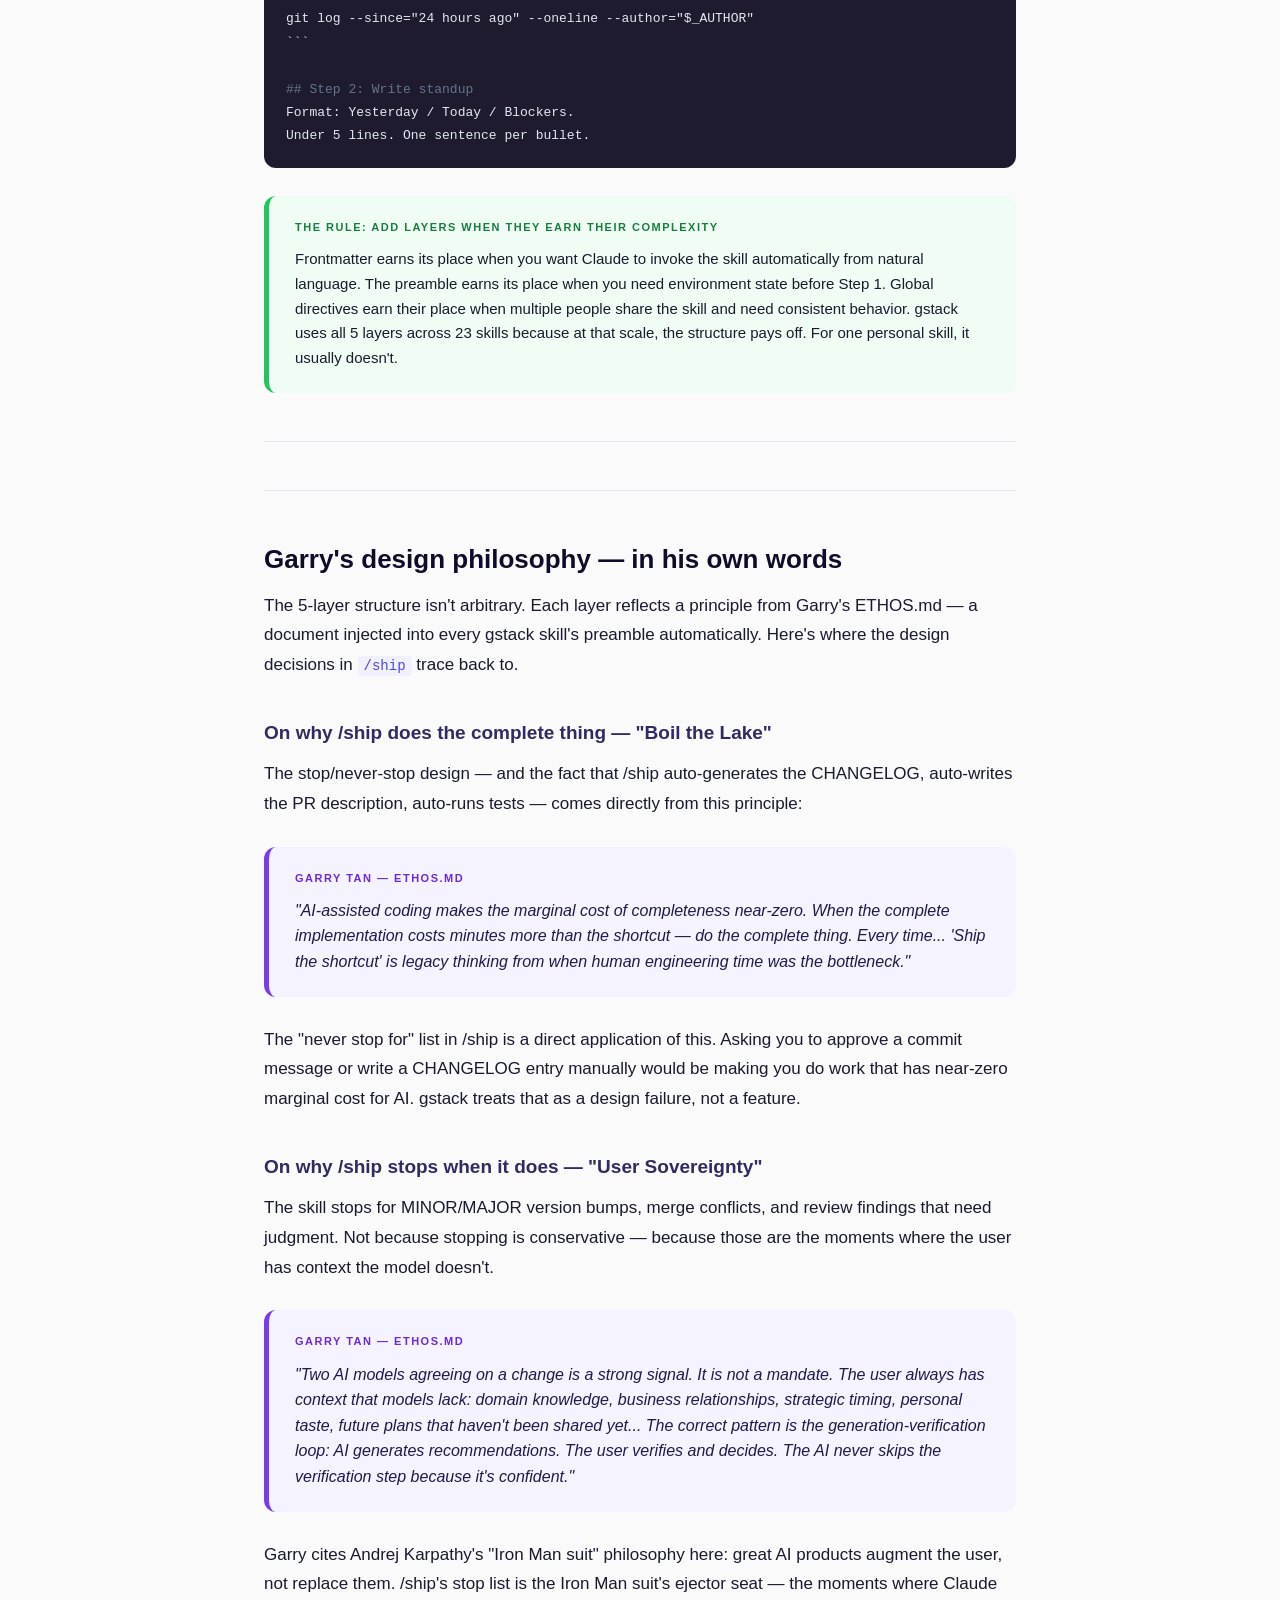
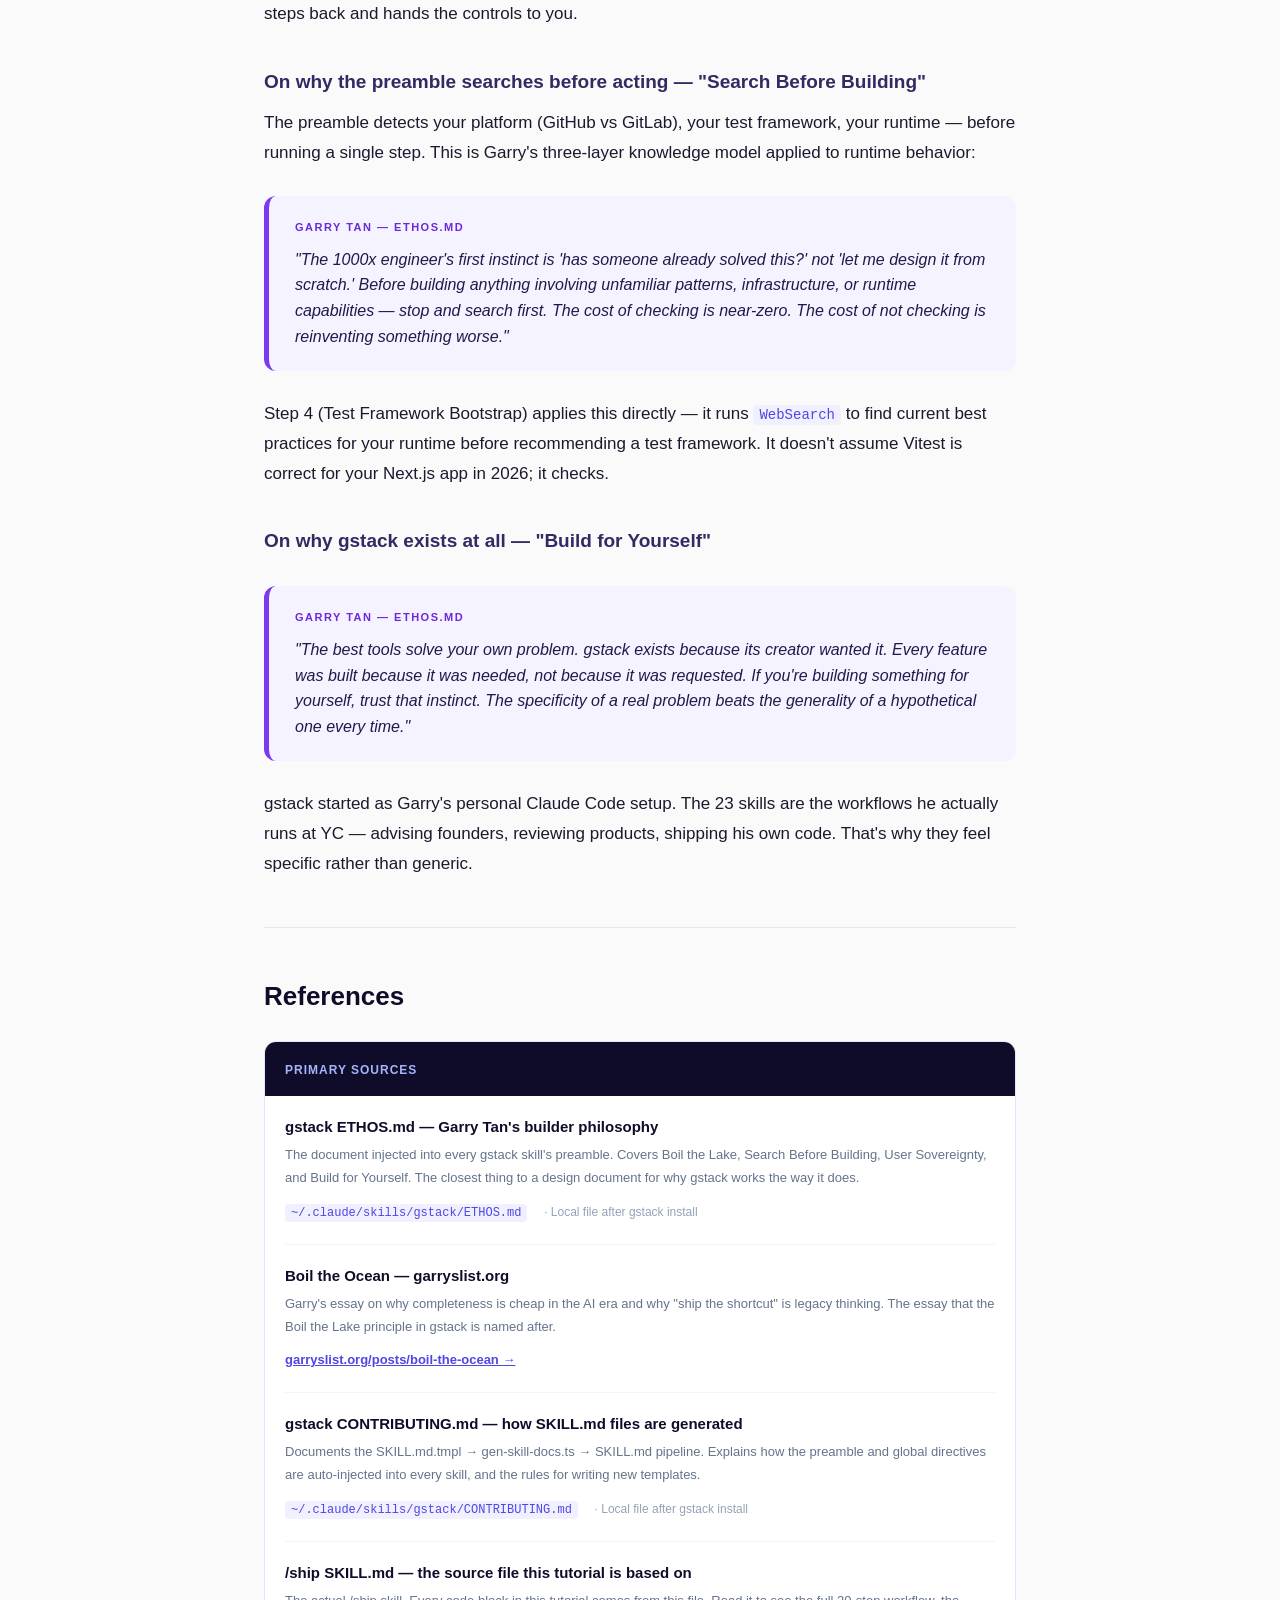
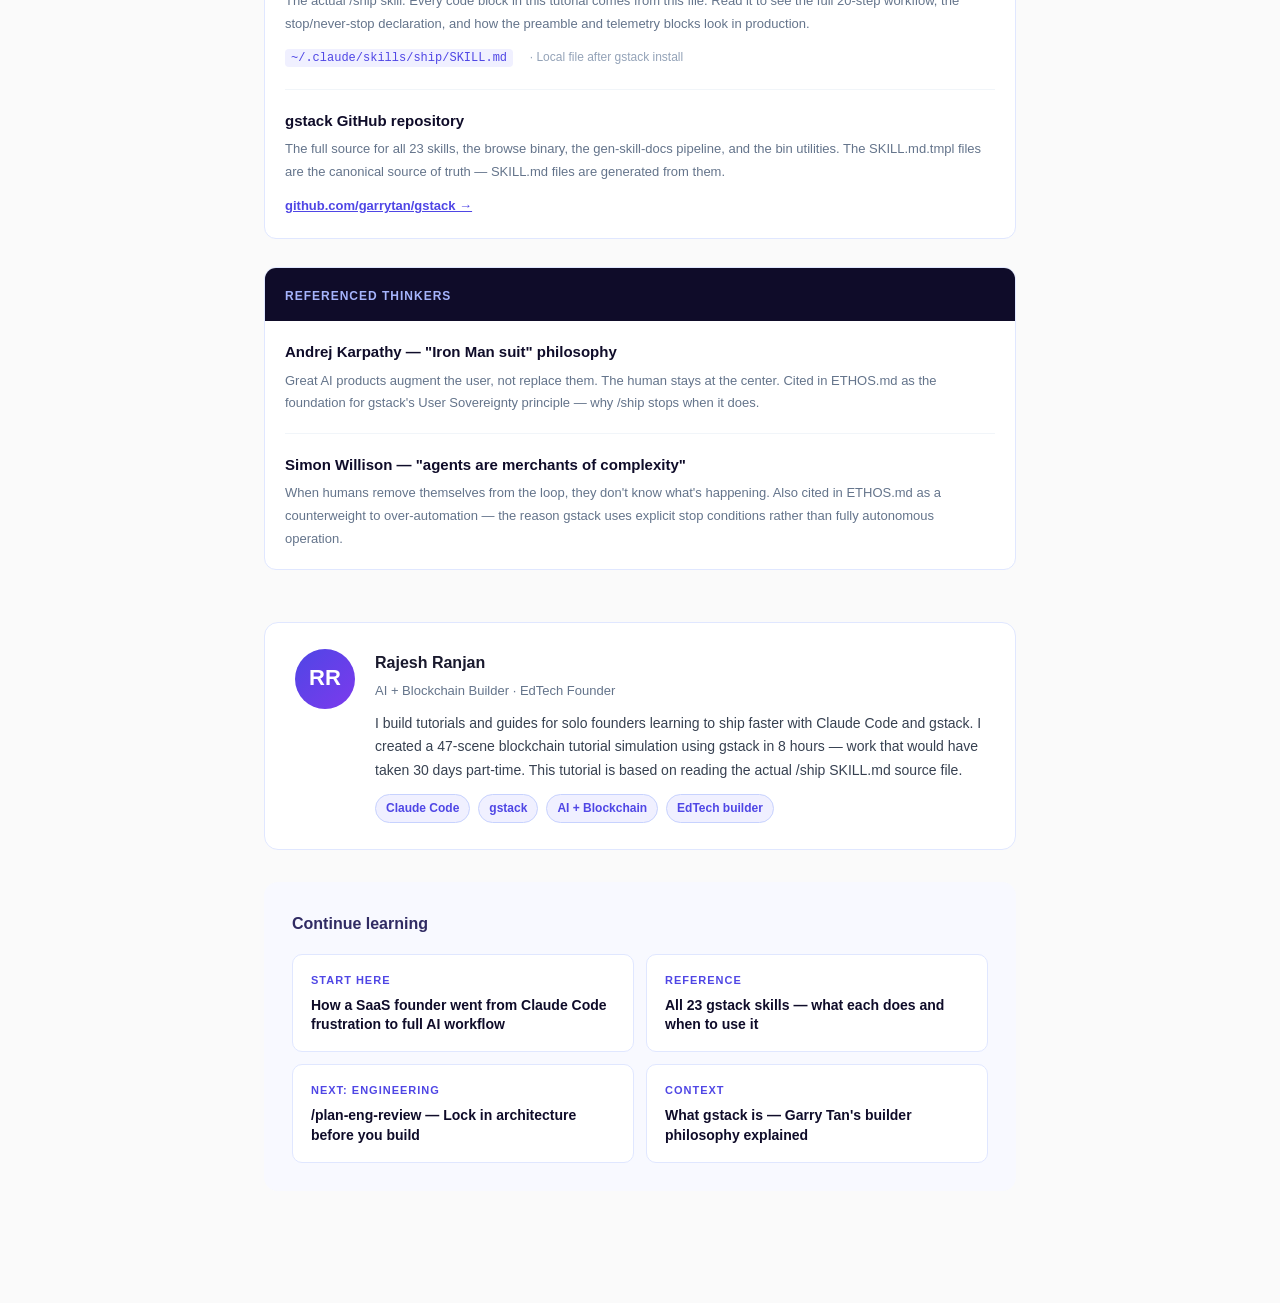
==== commit f06db9e2: "Add: Garry's design philosophy section + references with direct ETHOS.md quotes" ====
--- a/anatomy-of-a-gstack-skill/index.html
+++ b/anatomy-of-a-gstack-skill/index.html
@@ -195,6 +195,11 @@
     <div class="callout-label">Claude Code vs gstack — what owns what</div>
     <p><strong>Claude Code (the CLI)</strong> has one requirement for a skill: a Markdown file at <code>~/.claude/skills/&lt;name&gt;/SKILL.md</code>. That's it. The content can be two lines of plain English. Claude reads the file as instructions and follows them.<br/><br/>
     <strong>gstack</strong> is an opinionated convention on top of that. Garry Tan designed the 5-layer structure so that all 23 skills share a consistent architecture — auto-generated preambles, shared voice directives, standardized telemetry. When you install gstack you get the full structure. When you write your own skill from scratch, you only need as many layers as your skill actually requires.</p>
+  </div>
+
+  <div class="callout danger">
+    <div class="callout-label">Author's note — not official gstack terminology</div>
+    <p>The "5-layer" framing is this author's synthesis from reading the actual SKILL.md source files. Garry Tan does not use this label anywhere. What he documents is the <em>behaviour</em> each section produces — in ETHOS.md, CONTRIBUTING.md, and inline comments in the templates. The 5-layer model is a pedagogical frame to make the structure teachable, not a term you'll find in the gstack repo.</p>
   </div>
 
   <p>With that clear — here's the full 5-layer structure that every gstack skill follows:</p>
@@ -639,6 +644,113 @@
 
   <hr class="divider" />
 
+  <hr class="divider" />
+
+  <!-- Garry's thought process -->
+  <h2>Garry's design philosophy — in his own words</h2>
+  <p>The 5-layer structure isn't arbitrary. Each layer reflects a principle from Garry's ETHOS.md — a document injected into every gstack skill's preamble automatically. Here's where the design decisions in <code>/ship</code> trace back to.</p>
+
+  <h3>On why /ship does the complete thing — "Boil the Lake"</h3>
+  <p>The stop/never-stop design — and the fact that /ship auto-generates the CHANGELOG, auto-writes the PR description, auto-runs tests — comes directly from this principle:</p>
+
+  <div class="callout quote">
+    <div class="callout-label">Garry Tan — ETHOS.md</div>
+    <blockquote>"AI-assisted coding makes the marginal cost of completeness near-zero. When the complete implementation costs minutes more than the shortcut — do the complete thing. Every time... 'Ship the shortcut' is legacy thinking from when human engineering time was the bottleneck."</blockquote>
+  </div>
+
+  <p>The "never stop for" list in /ship is a direct application of this. Asking you to approve a commit message or write a CHANGELOG entry manually would be making you do work that has near-zero marginal cost for AI. gstack treats that as a design failure, not a feature.</p>
+
+  <h3>On why /ship stops when it does — "User Sovereignty"</h3>
+  <p>The skill stops for MINOR/MAJOR version bumps, merge conflicts, and review findings that need judgment. Not because stopping is conservative — because those are the moments where the user has context the model doesn't.</p>
+
+  <div class="callout quote">
+    <div class="callout-label">Garry Tan — ETHOS.md</div>
+    <blockquote>"Two AI models agreeing on a change is a strong signal. It is not a mandate. The user always has context that models lack: domain knowledge, business relationships, strategic timing, personal taste, future plans that haven't been shared yet... The correct pattern is the generation-verification loop: AI generates recommendations. The user verifies and decides. The AI never skips the verification step because it's confident."</blockquote>
+  </div>
+
+  <p>Garry cites Andrej Karpathy's "Iron Man suit" philosophy here: great AI products augment the user, not replace them. /ship's stop list is the Iron Man suit's ejector seat — the moments where Claude steps back and hands the controls to you.</p>
+
+  <h3>On why the preamble searches before acting — "Search Before Building"</h3>
+  <p>The preamble detects your platform (GitHub vs GitLab), your test framework, your runtime — before running a single step. This is Garry's three-layer knowledge model applied to runtime behavior:</p>
+
+  <div class="callout quote">
+    <div class="callout-label">Garry Tan — ETHOS.md</div>
+    <blockquote>"The 1000x engineer's first instinct is 'has someone already solved this?' not 'let me design it from scratch.' Before building anything involving unfamiliar patterns, infrastructure, or runtime capabilities — stop and search first. The cost of checking is near-zero. The cost of not checking is reinventing something worse."</blockquote>
+  </div>
+
+  <p>Step 4 (Test Framework Bootstrap) applies this directly — it runs <code>WebSearch</code> to find current best practices for your runtime before recommending a test framework. It doesn't assume Vitest is correct for your Next.js app in 2026; it checks.</p>
+
+  <h3>On why gstack exists at all — "Build for Yourself"</h3>
+
+  <div class="callout quote">
+    <div class="callout-label">Garry Tan — ETHOS.md</div>
+    <blockquote>"The best tools solve your own problem. gstack exists because its creator wanted it. Every feature was built because it was needed, not because it was requested. If you're building something for yourself, trust that instinct. The specificity of a real problem beats the generality of a hypothetical one every time."</blockquote>
+  </div>
+
+  <p>gstack started as Garry's personal Claude Code setup. The 23 skills are the workflows he actually runs at YC — advising founders, reviewing products, shipping his own code. That's why they feel specific rather than generic.</p>
+
+  <hr class="divider" />
+
+  <!-- References -->
+  <h2>References</h2>
+
+  <div style="background:#fff;border:1px solid #e0e7ff;border-radius:12px;overflow:hidden;margin:28px 0;">
+    <div style="background:#0f0c29;padding:12px 20px;">
+      <span style="font-size:12px;font-weight:700;color:#a5b4fc;letter-spacing:1px;text-transform:uppercase;">Primary Sources</span>
+    </div>
+
+    <div style="padding:0 20px;">
+      <div style="padding:18px 0;border-bottom:1px solid #f1f5f9;">
+        <div style="font-weight:700;font-size:15px;color:#0f0c29;margin-bottom:4px;">gstack ETHOS.md — Garry Tan's builder philosophy</div>
+        <div style="font-size:13px;color:#64748b;margin-bottom:6px;">The document injected into every gstack skill's preamble. Covers Boil the Lake, Search Before Building, User Sovereignty, and Build for Yourself. The closest thing to a design document for why gstack works the way it does.</div>
+        <code style="font-size:12px;">~/.claude/skills/gstack/ETHOS.md</code>
+        <span style="font-size:12px;color:#94a3b8;margin-left:12px;">· Local file after gstack install</span>
+      </div>
+
+      <div style="padding:18px 0;border-bottom:1px solid #f1f5f9;">
+        <div style="font-weight:700;font-size:15px;color:#0f0c29;margin-bottom:4px;">Boil the Ocean — garryslist.org</div>
+        <div style="font-size:13px;color:#64748b;margin-bottom:6px;">Garry's essay on why completeness is cheap in the AI era and why "ship the shortcut" is legacy thinking. The essay that the Boil the Lake principle in gstack is named after.</div>
+        <a href="https://garryslist.org/posts/boil-the-ocean" style="font-size:13px;color:#4f46e5;font-weight:600;" target="_blank">garryslist.org/posts/boil-the-ocean →</a>
+      </div>
+
+      <div style="padding:18px 0;border-bottom:1px solid #f1f5f9;">
+        <div style="font-weight:700;font-size:15px;color:#0f0c29;margin-bottom:4px;">gstack CONTRIBUTING.md — how SKILL.md files are generated</div>
+        <div style="font-size:13px;color:#64748b;margin-bottom:6px;">Documents the SKILL.md.tmpl → gen-skill-docs.ts → SKILL.md pipeline. Explains how the preamble and global directives are auto-injected into every skill, and the rules for writing new templates.</div>
+        <code style="font-size:12px;">~/.claude/skills/gstack/CONTRIBUTING.md</code>
+        <span style="font-size:12px;color:#94a3b8;margin-left:12px;">· Local file after gstack install</span>
+      </div>
+
+      <div style="padding:18px 0;border-bottom:1px solid #f1f5f9;">
+        <div style="font-weight:700;font-size:15px;color:#0f0c29;margin-bottom:4px;">/ship SKILL.md — the source file this tutorial is based on</div>
+        <div style="font-size:13px;color:#64748b;margin-bottom:6px;">The actual /ship skill. Every code block in this tutorial comes from this file. Read it to see the full 20-step workflow, the stop/never-stop declaration, and how the preamble and telemetry blocks look in production.</div>
+        <code style="font-size:12px;">~/.claude/skills/ship/SKILL.md</code>
+        <span style="font-size:12px;color:#94a3b8;margin-left:12px;">· Local file after gstack install</span>
+      </div>
+
+      <div style="padding:18px 0;">
+        <div style="font-weight:700;font-size:15px;color:#0f0c29;margin-bottom:4px;">gstack GitHub repository</div>
+        <div style="font-size:13px;color:#64748b;margin-bottom:6px;">The full source for all 23 skills, the browse binary, the gen-skill-docs pipeline, and the bin utilities. The SKILL.md.tmpl files are the canonical source of truth — SKILL.md files are generated from them.</div>
+        <a href="https://github.com/garrytan/gstack" style="font-size:13px;color:#4f46e5;font-weight:600;" target="_blank">github.com/garrytan/gstack →</a>
+      </div>
+    </div>
+  </div>
+
+  <div style="background:#fff;border:1px solid #e0e7ff;border-radius:12px;overflow:hidden;margin:20px 0 40px;">
+    <div style="background:#0f0c29;padding:12px 20px;">
+      <span style="font-size:12px;font-weight:700;color:#a5b4fc;letter-spacing:1px;text-transform:uppercase;">Referenced Thinkers</span>
+    </div>
+    <div style="padding:0 20px;">
+      <div style="padding:18px 0;border-bottom:1px solid #f1f5f9;">
+        <div style="font-weight:700;font-size:15px;color:#0f0c29;margin-bottom:4px;">Andrej Karpathy — "Iron Man suit" philosophy</div>
+        <div style="font-size:13px;color:#64748b;">Great AI products augment the user, not replace them. The human stays at the center. Cited in ETHOS.md as the foundation for gstack's User Sovereignty principle — why /ship stops when it does.</div>
+      </div>
+      <div style="padding:18px 0;">
+        <div style="font-weight:700;font-size:15px;color:#0f0c29;margin-bottom:4px;">Simon Willison — "agents are merchants of complexity"</div>
+        <div style="font-size:13px;color:#64748b;">When humans remove themselves from the loop, they don't know what's happening. Also cited in ETHOS.md as a counterweight to over-automation — the reason gstack uses explicit stop conditions rather than fully autonomous operation.</div>
+      </div>
+    </div>
+  </div>
+
   <!-- Author -->
   <div class="author-box">
     <div class="author-avatar">RR</div>
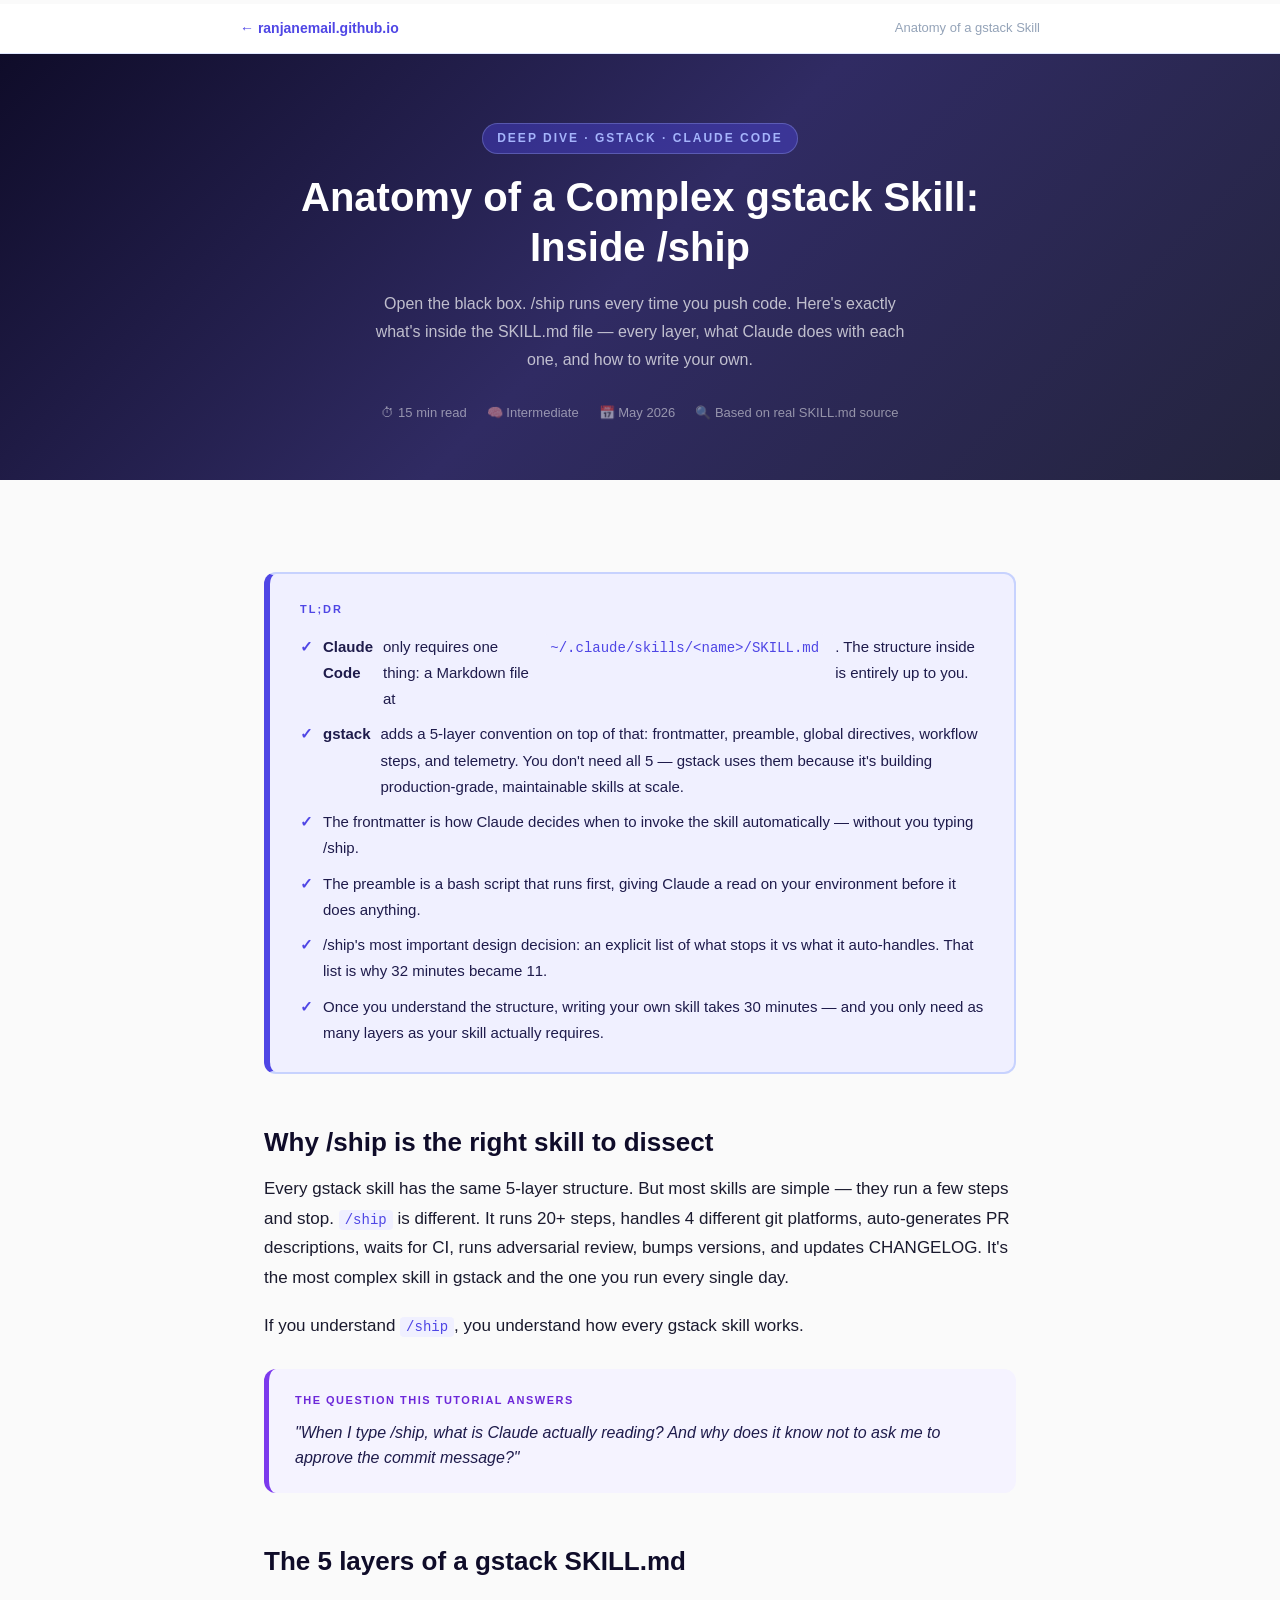
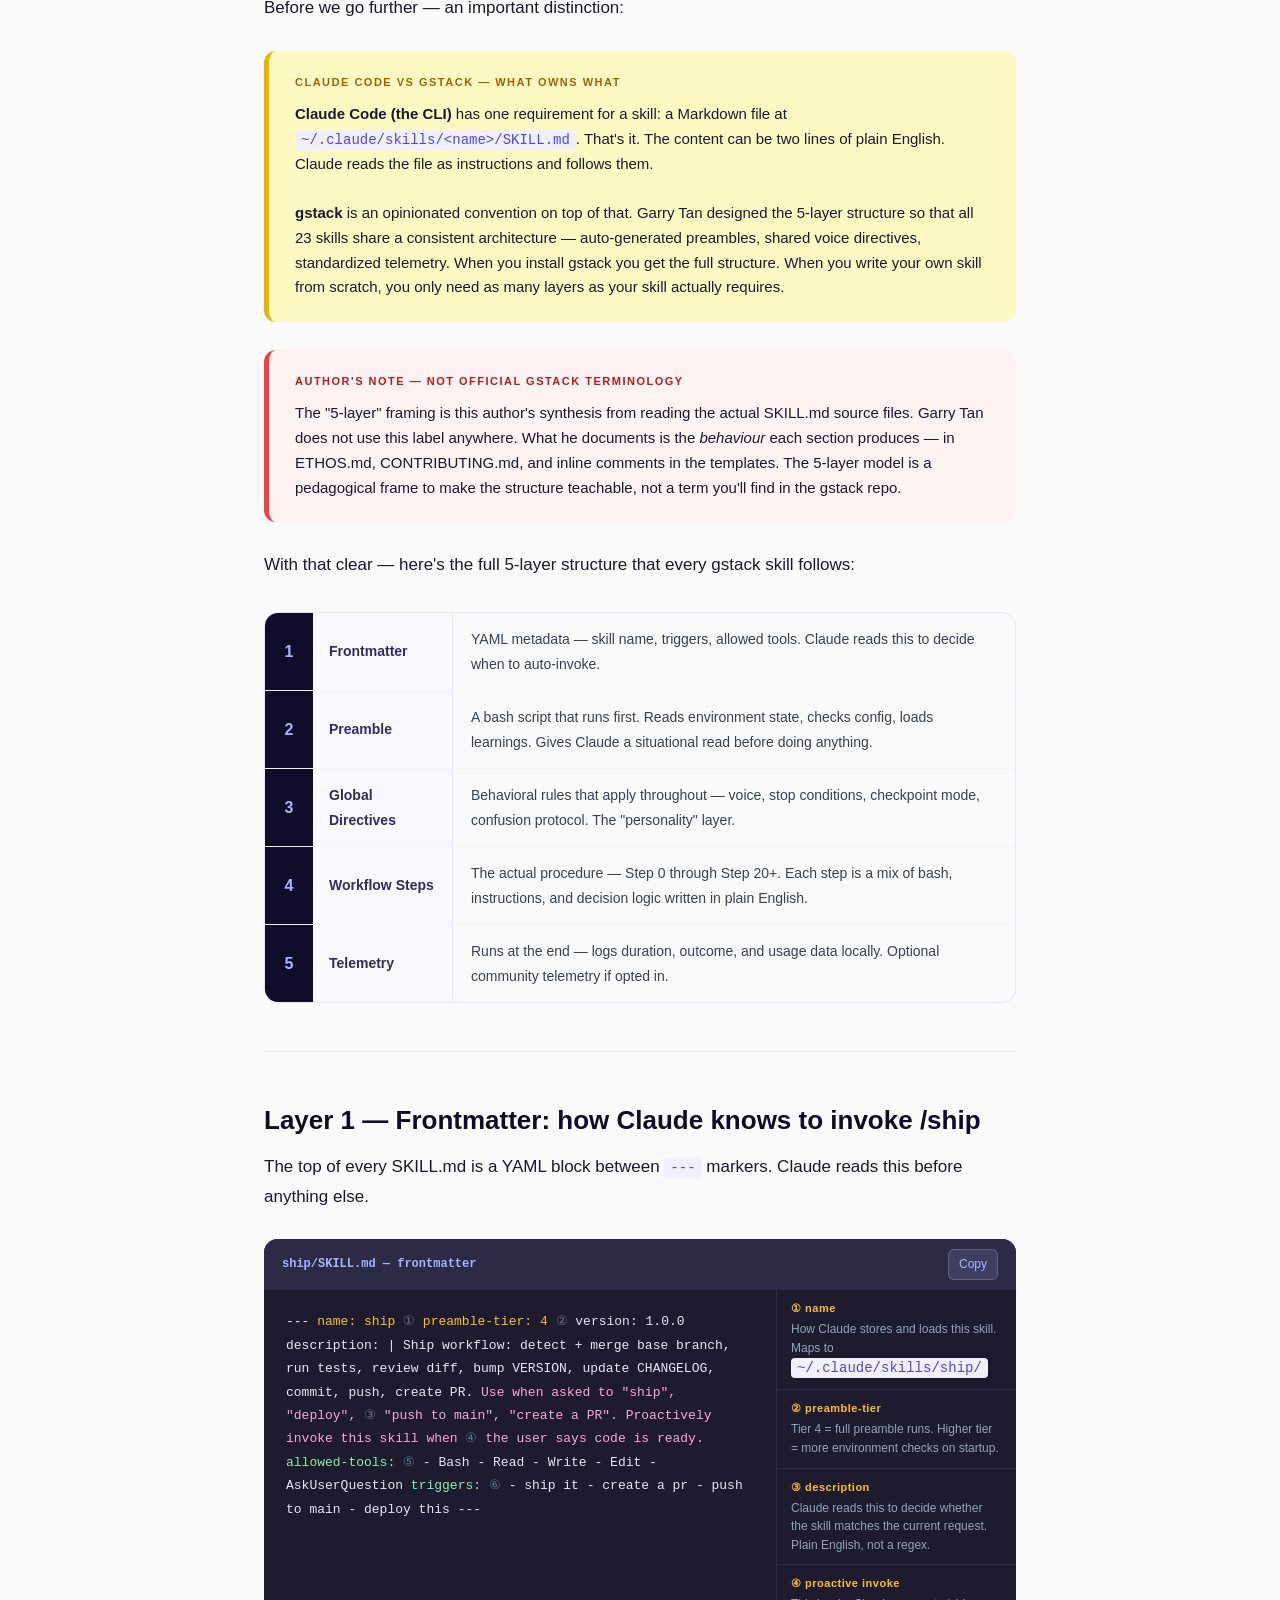
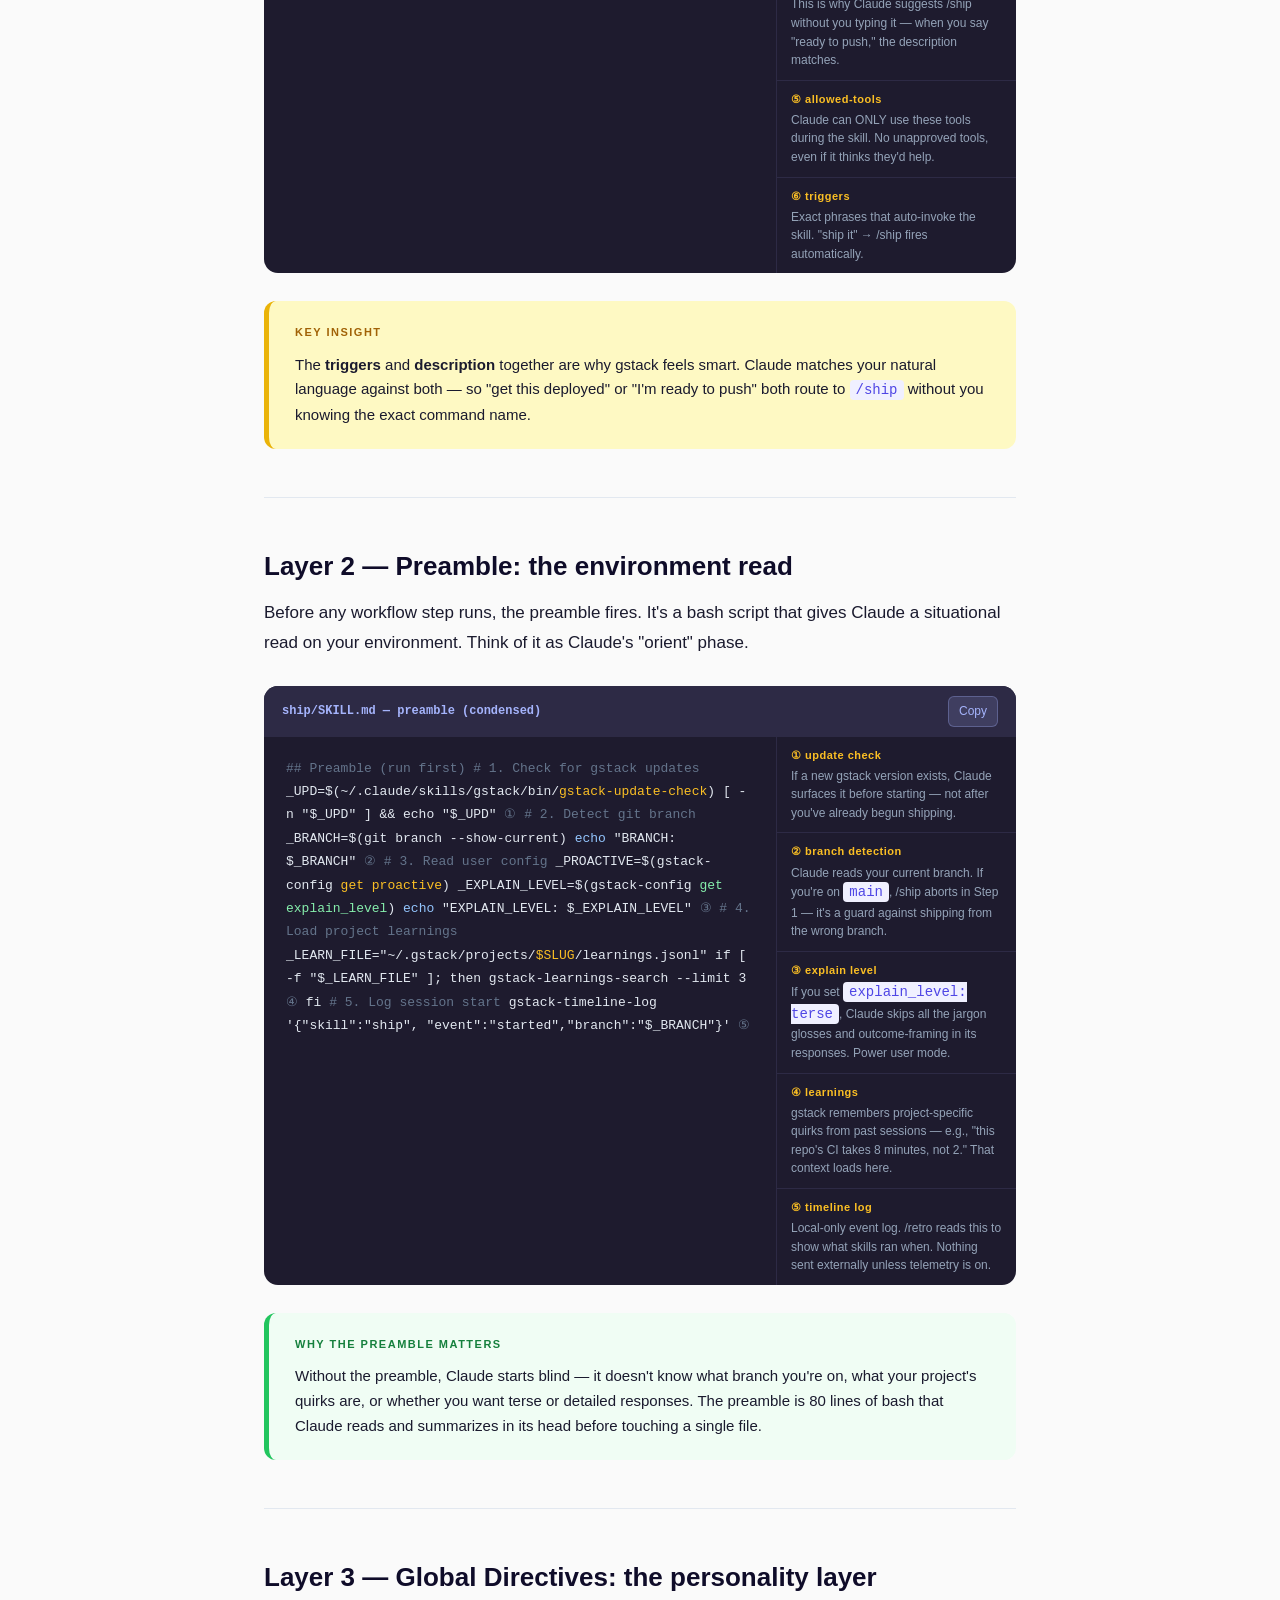
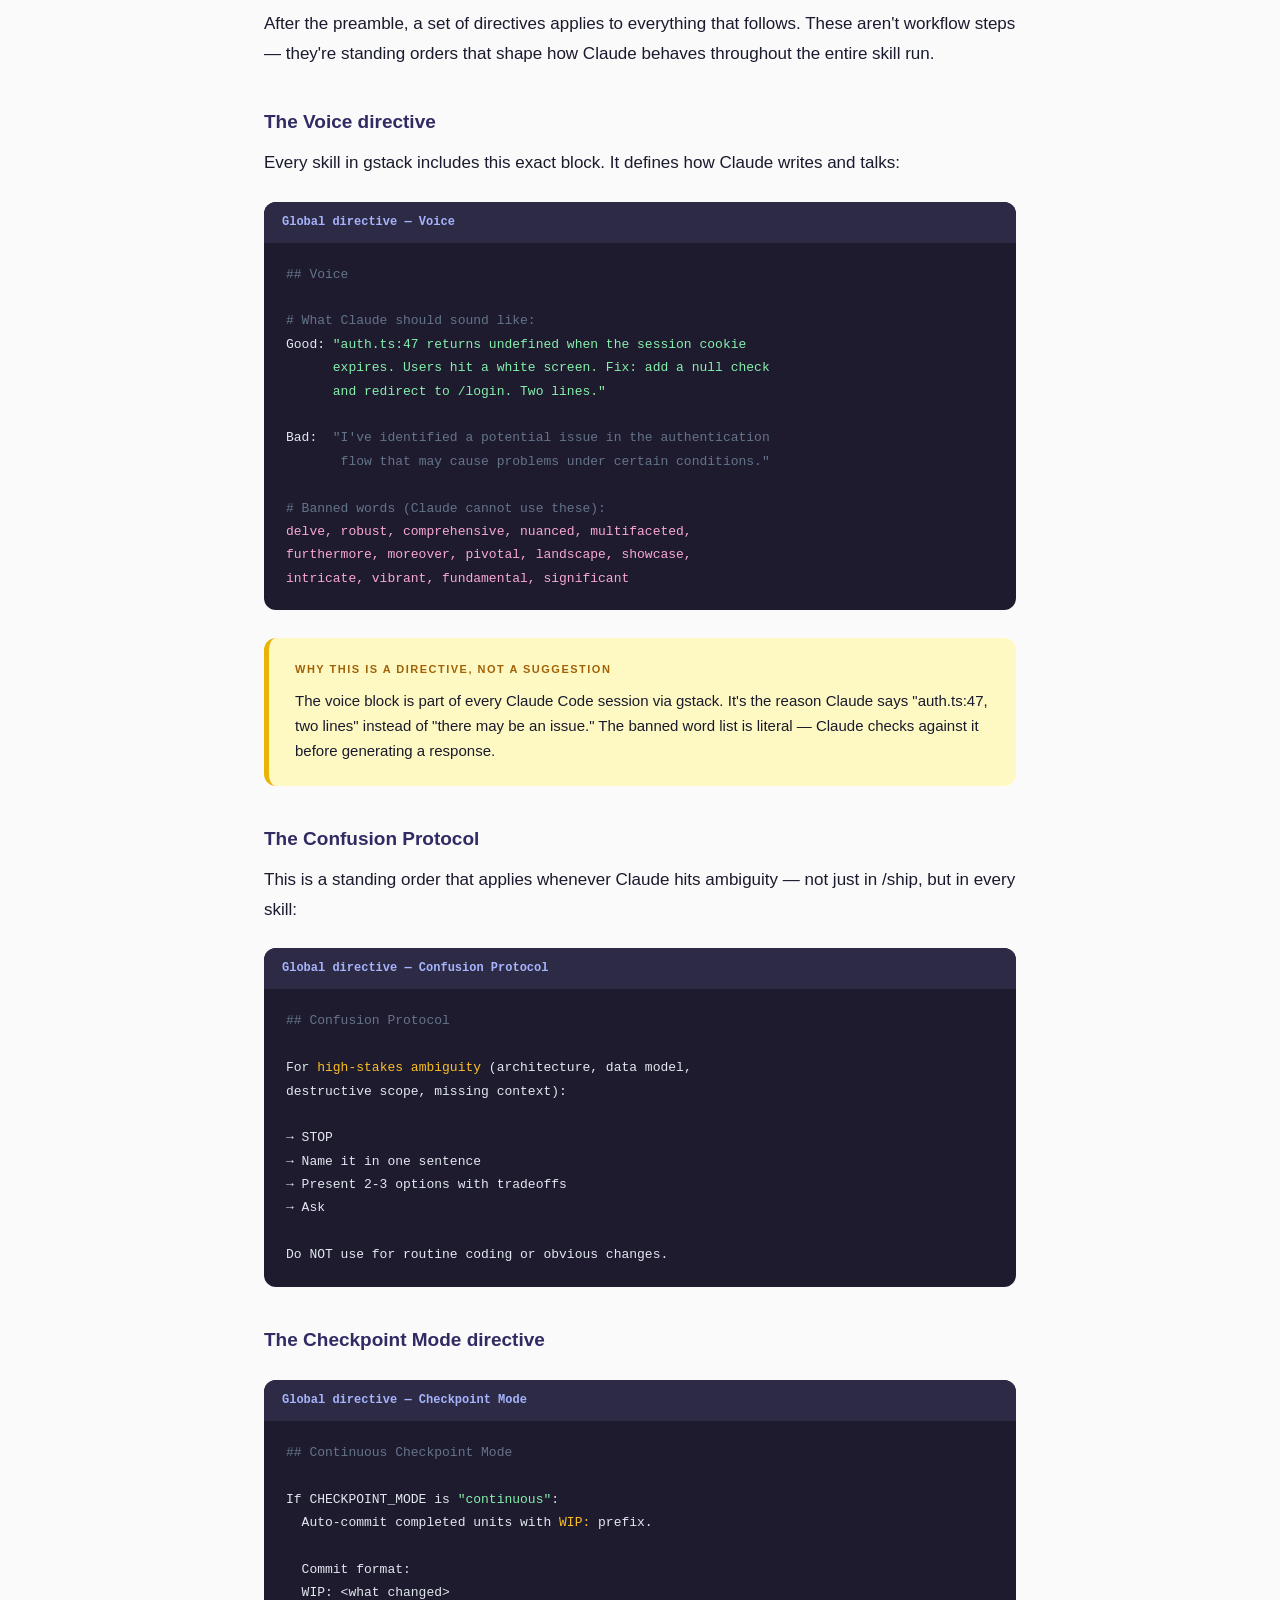
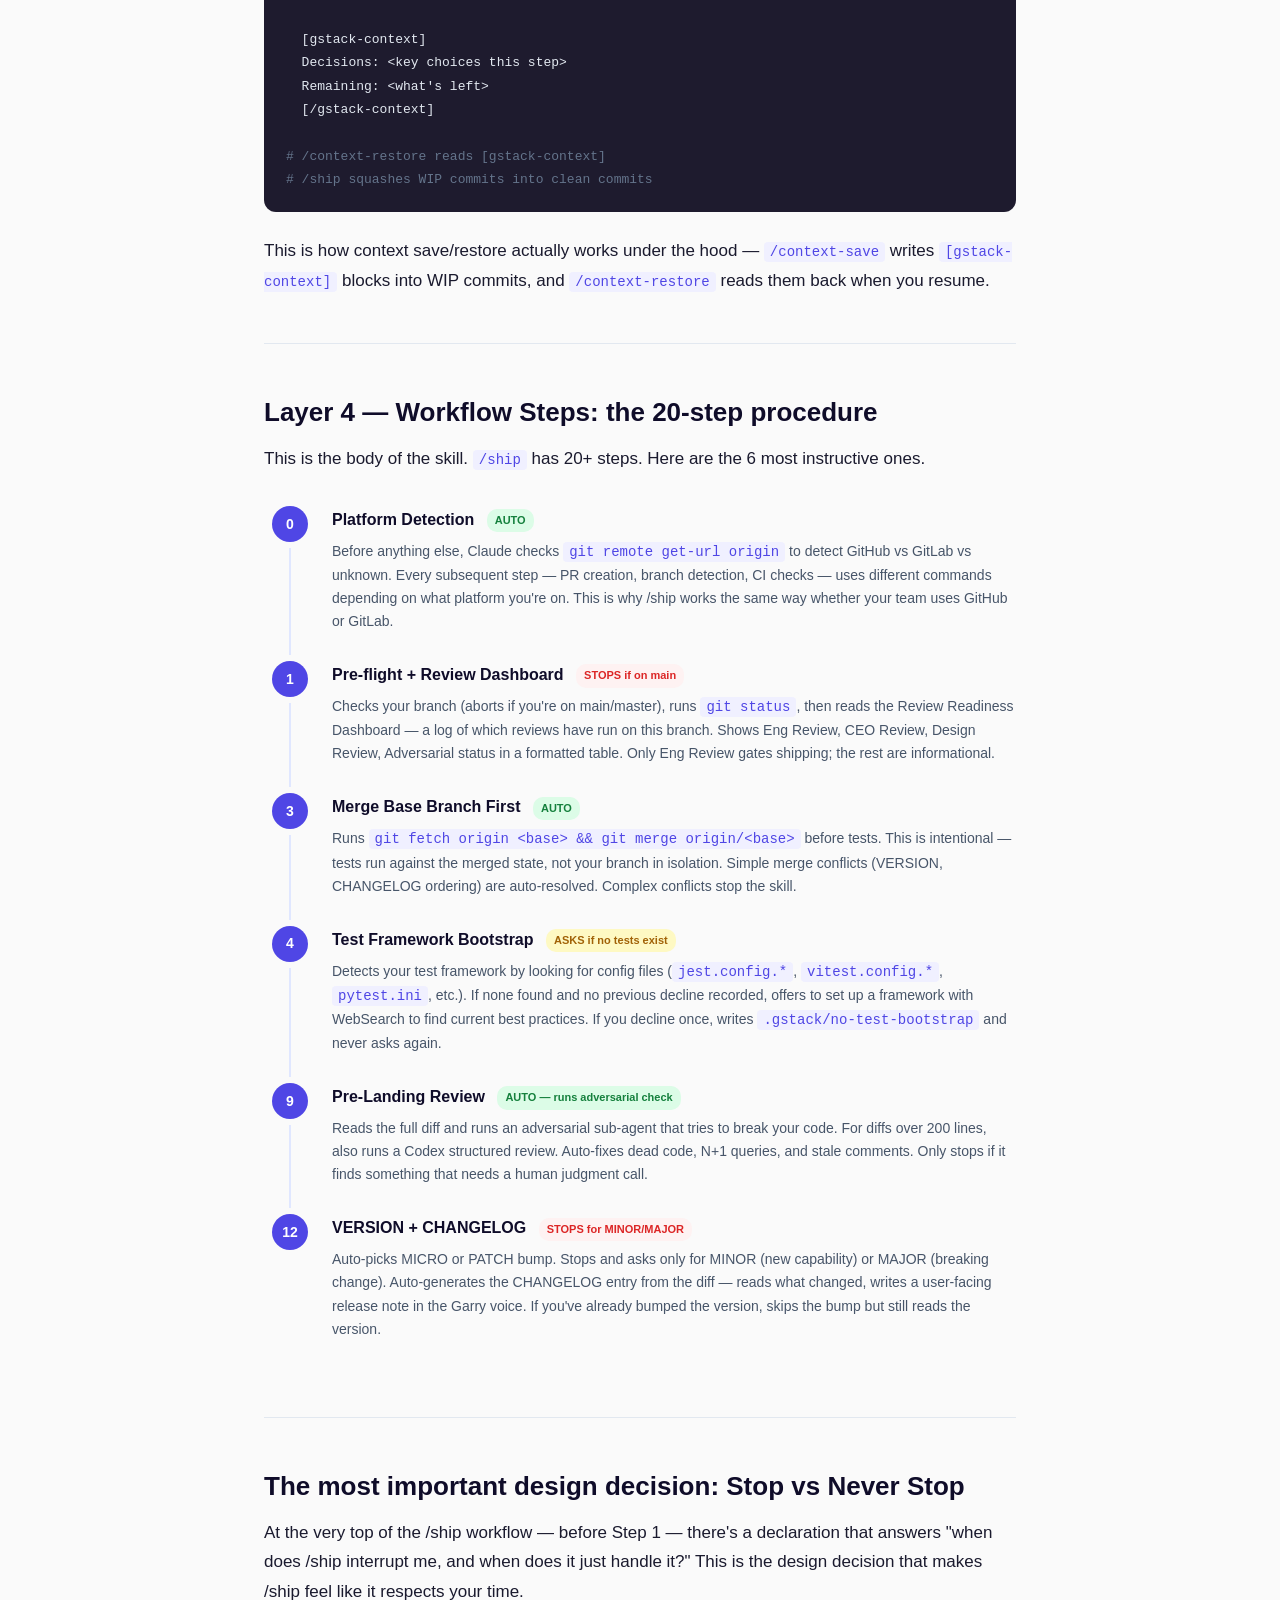
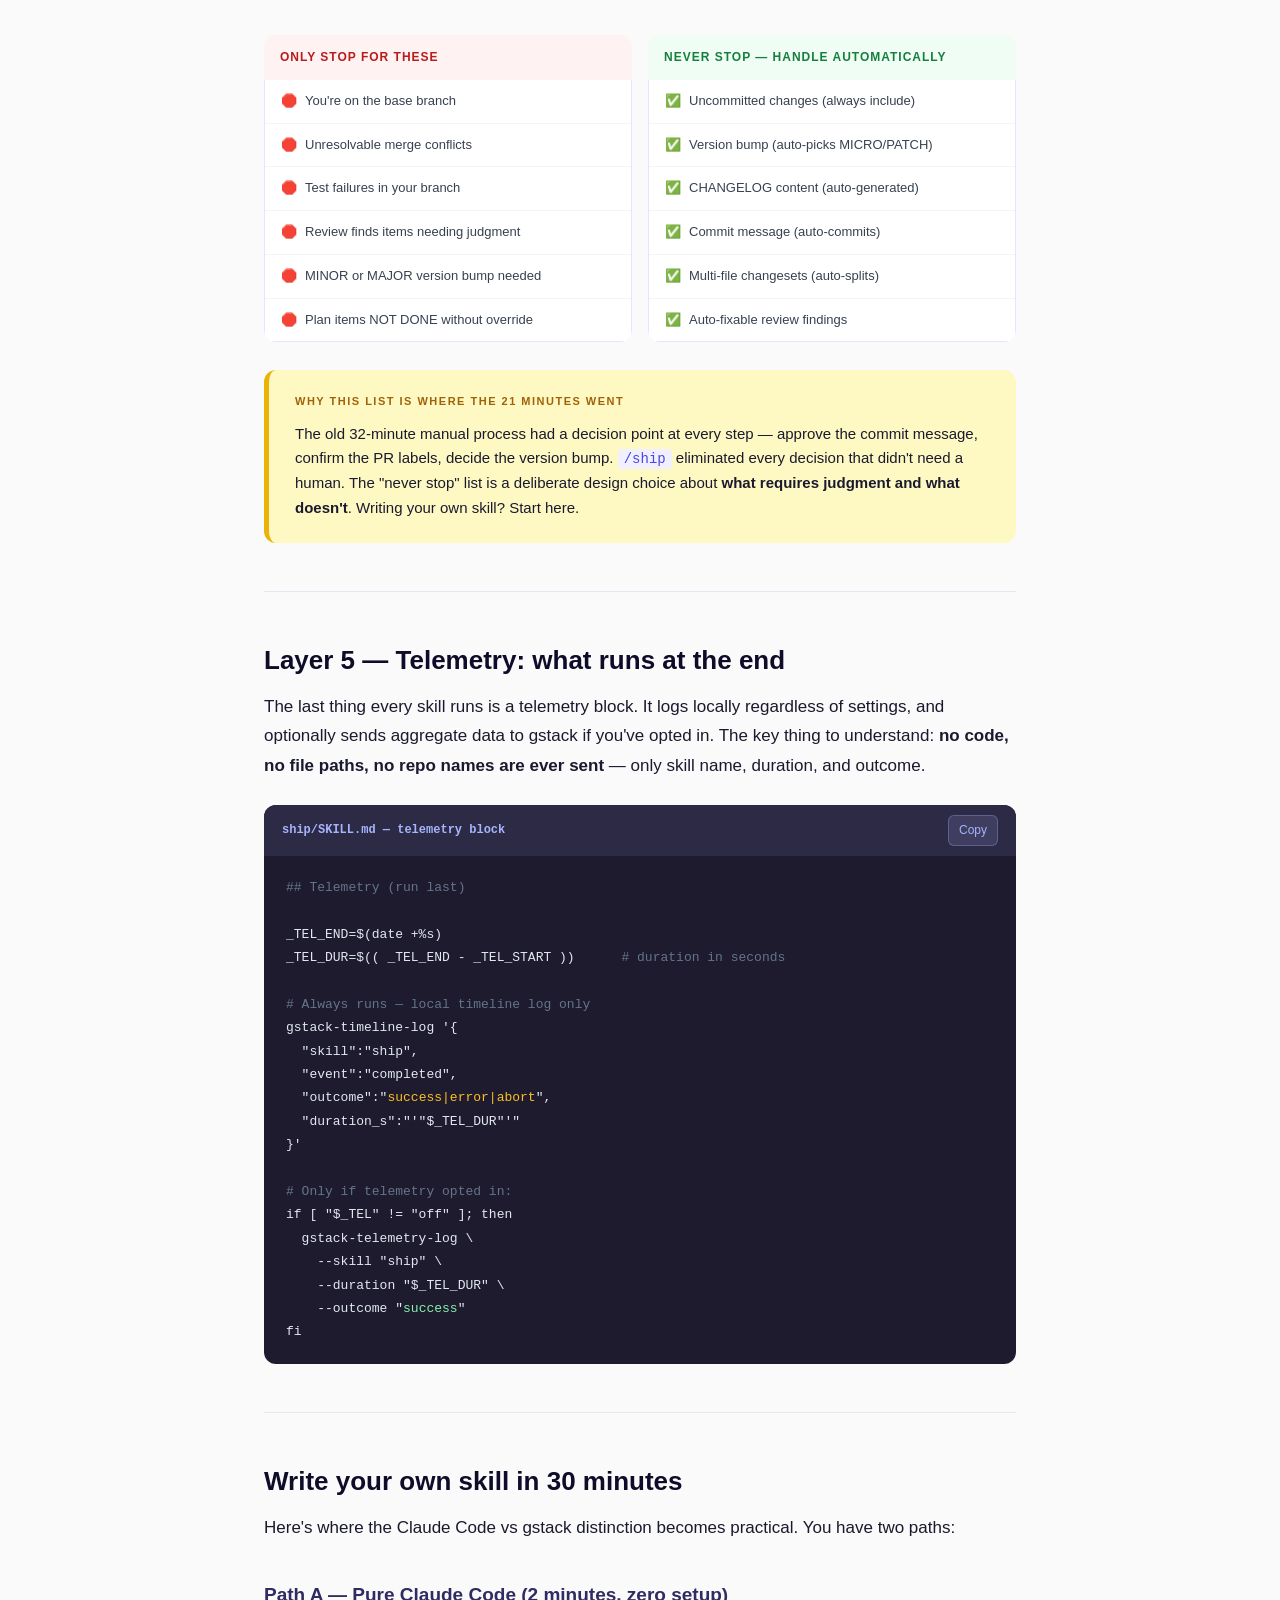
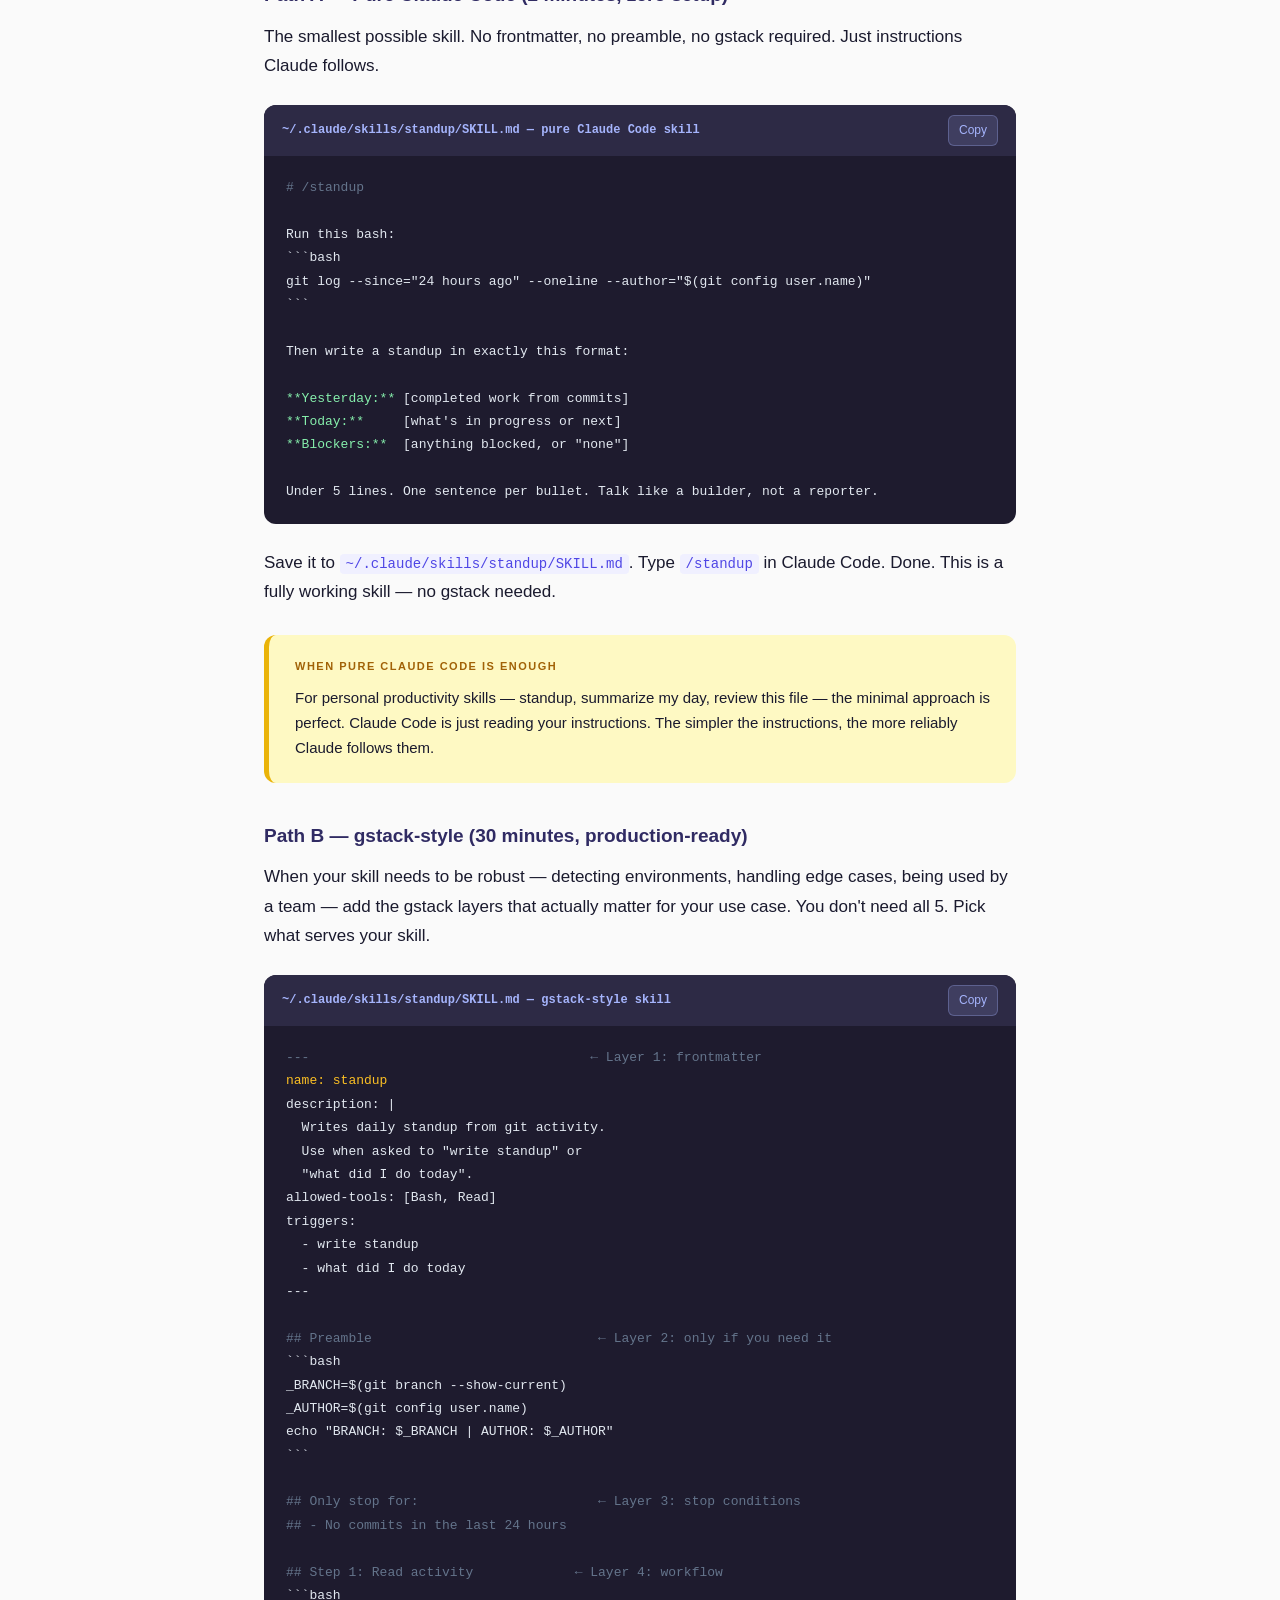
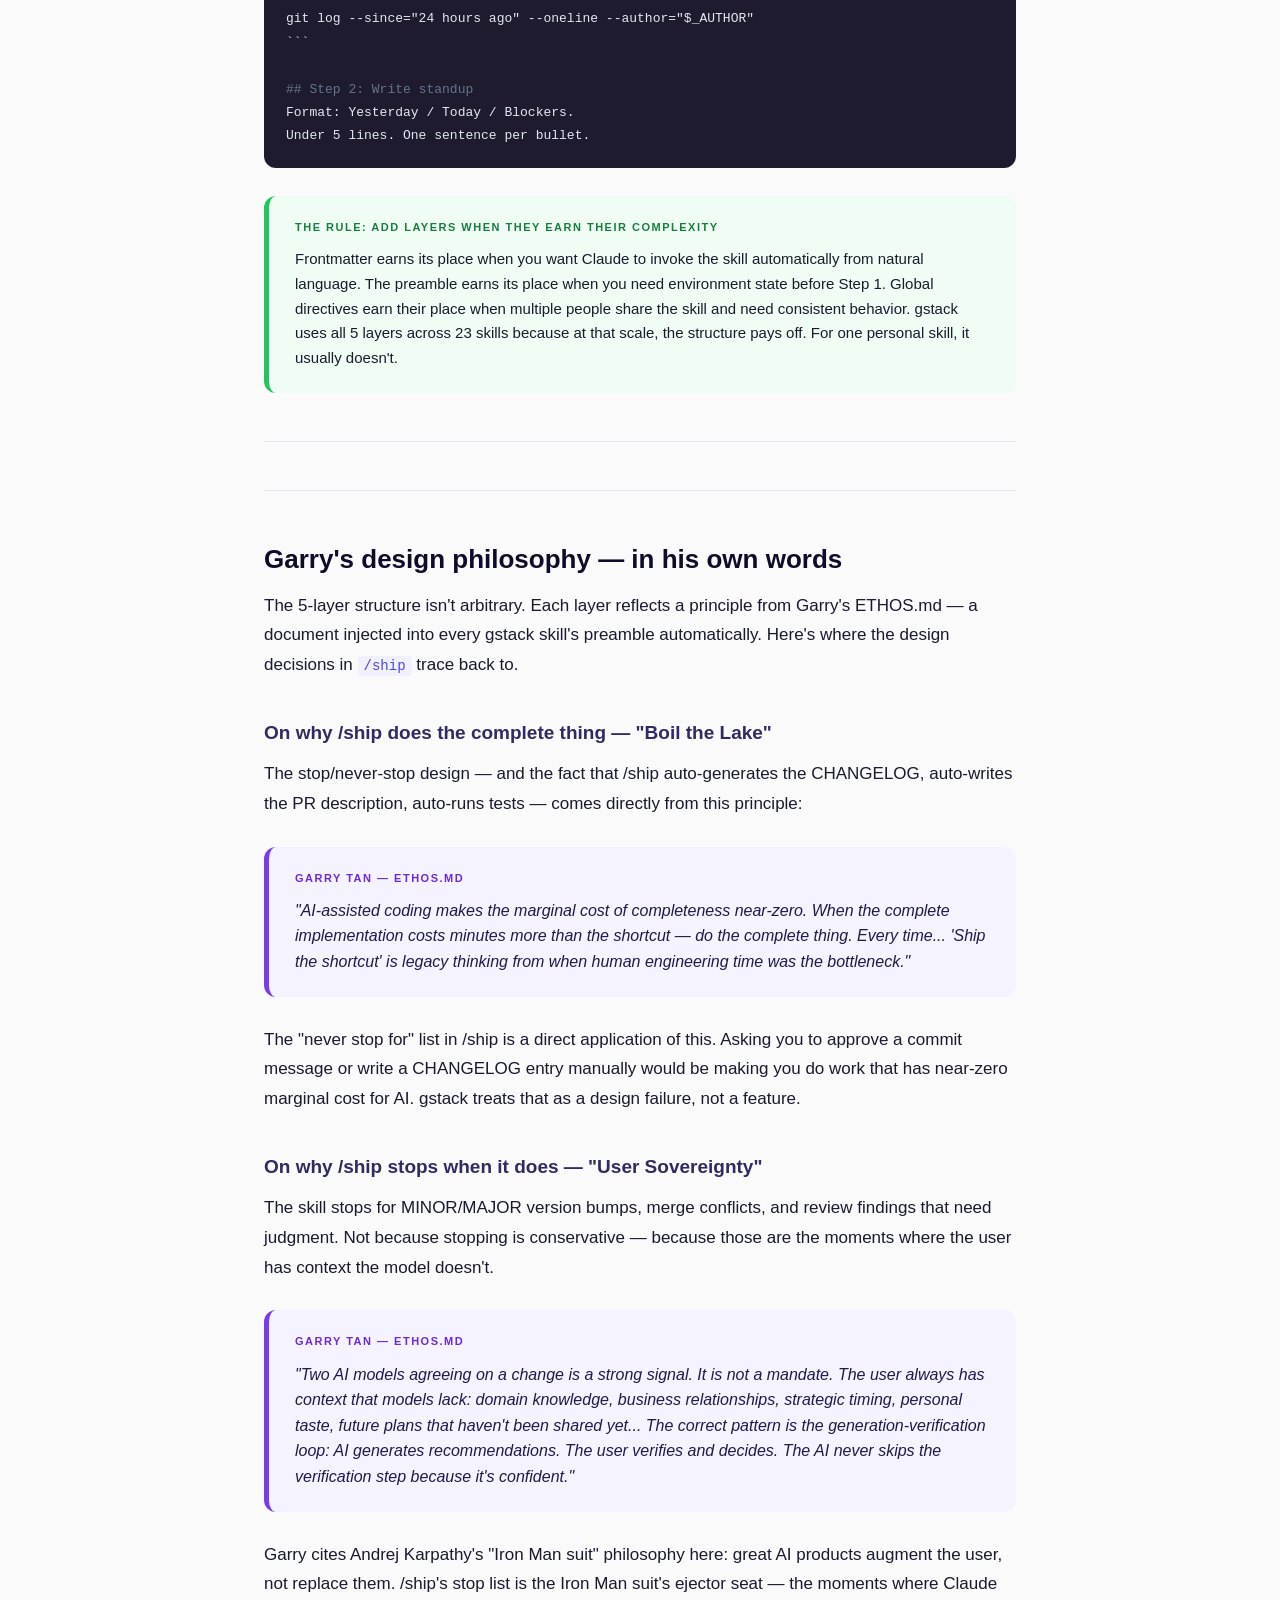
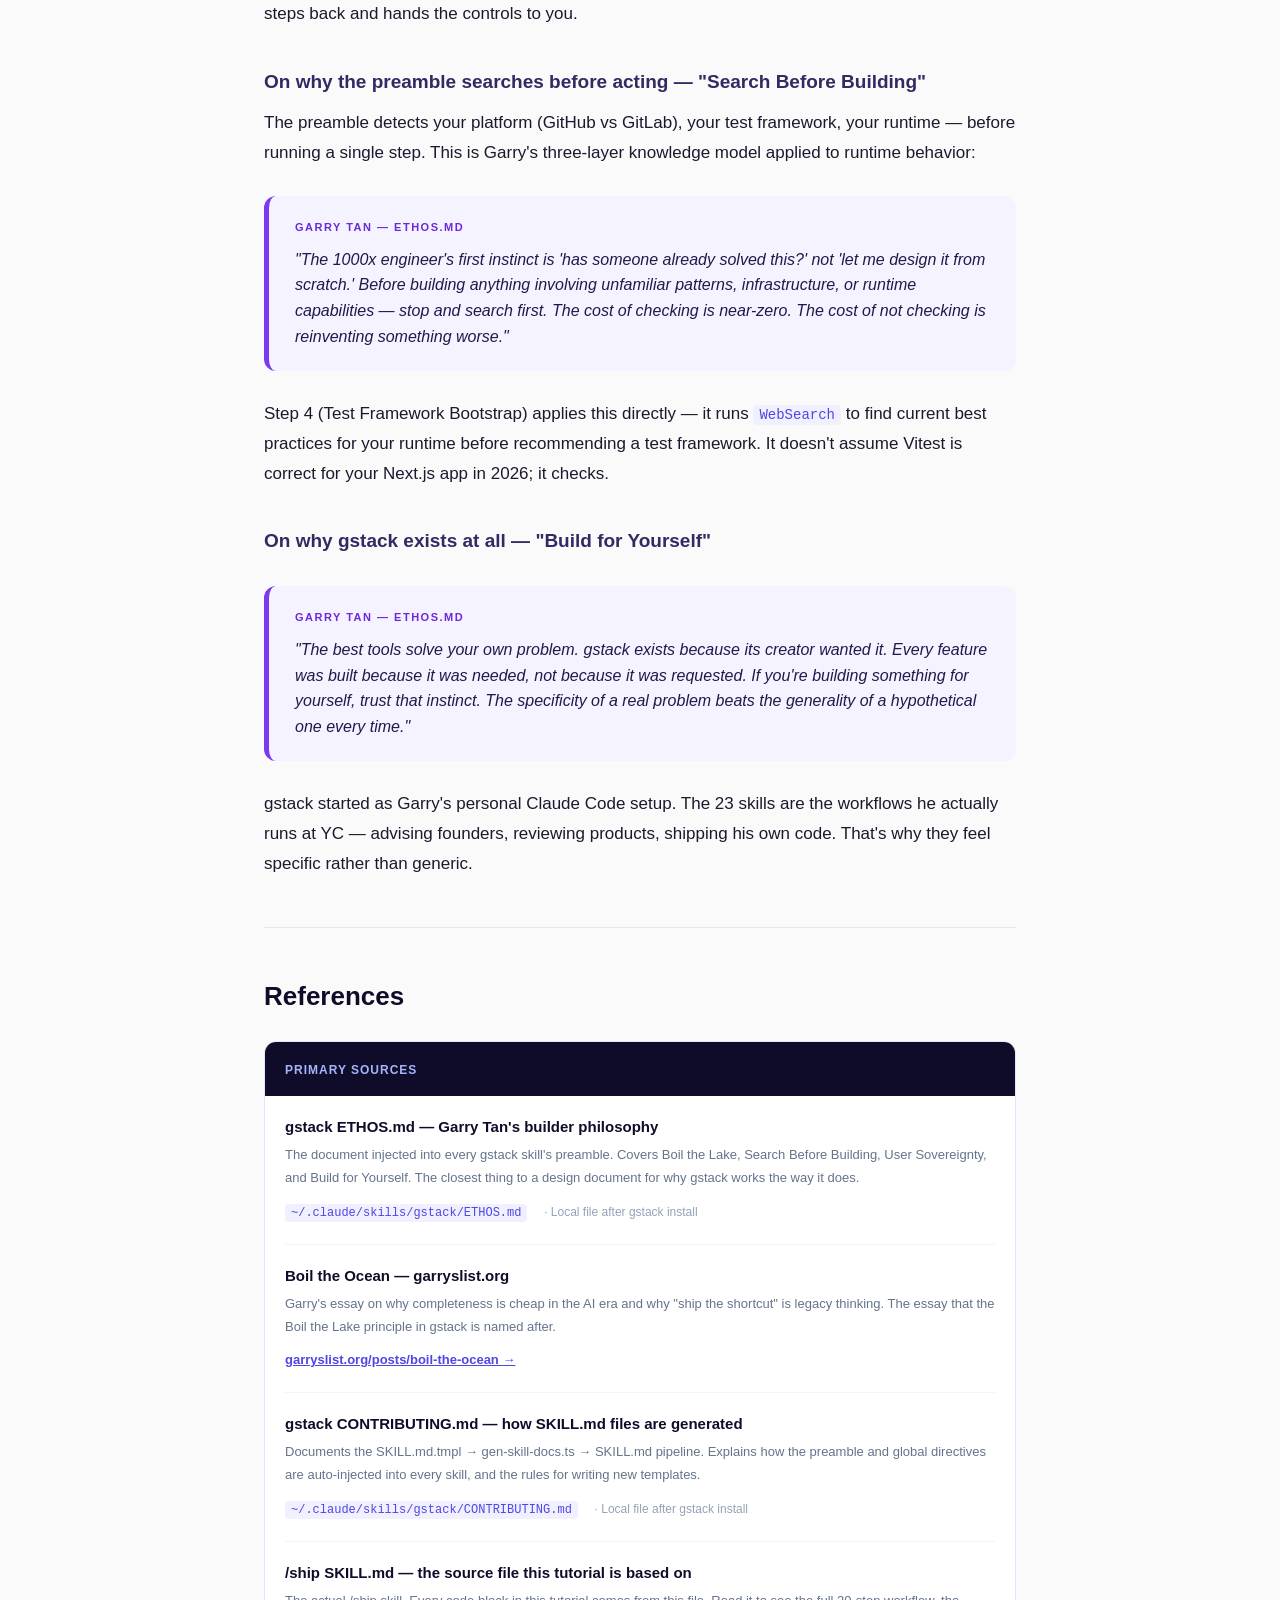
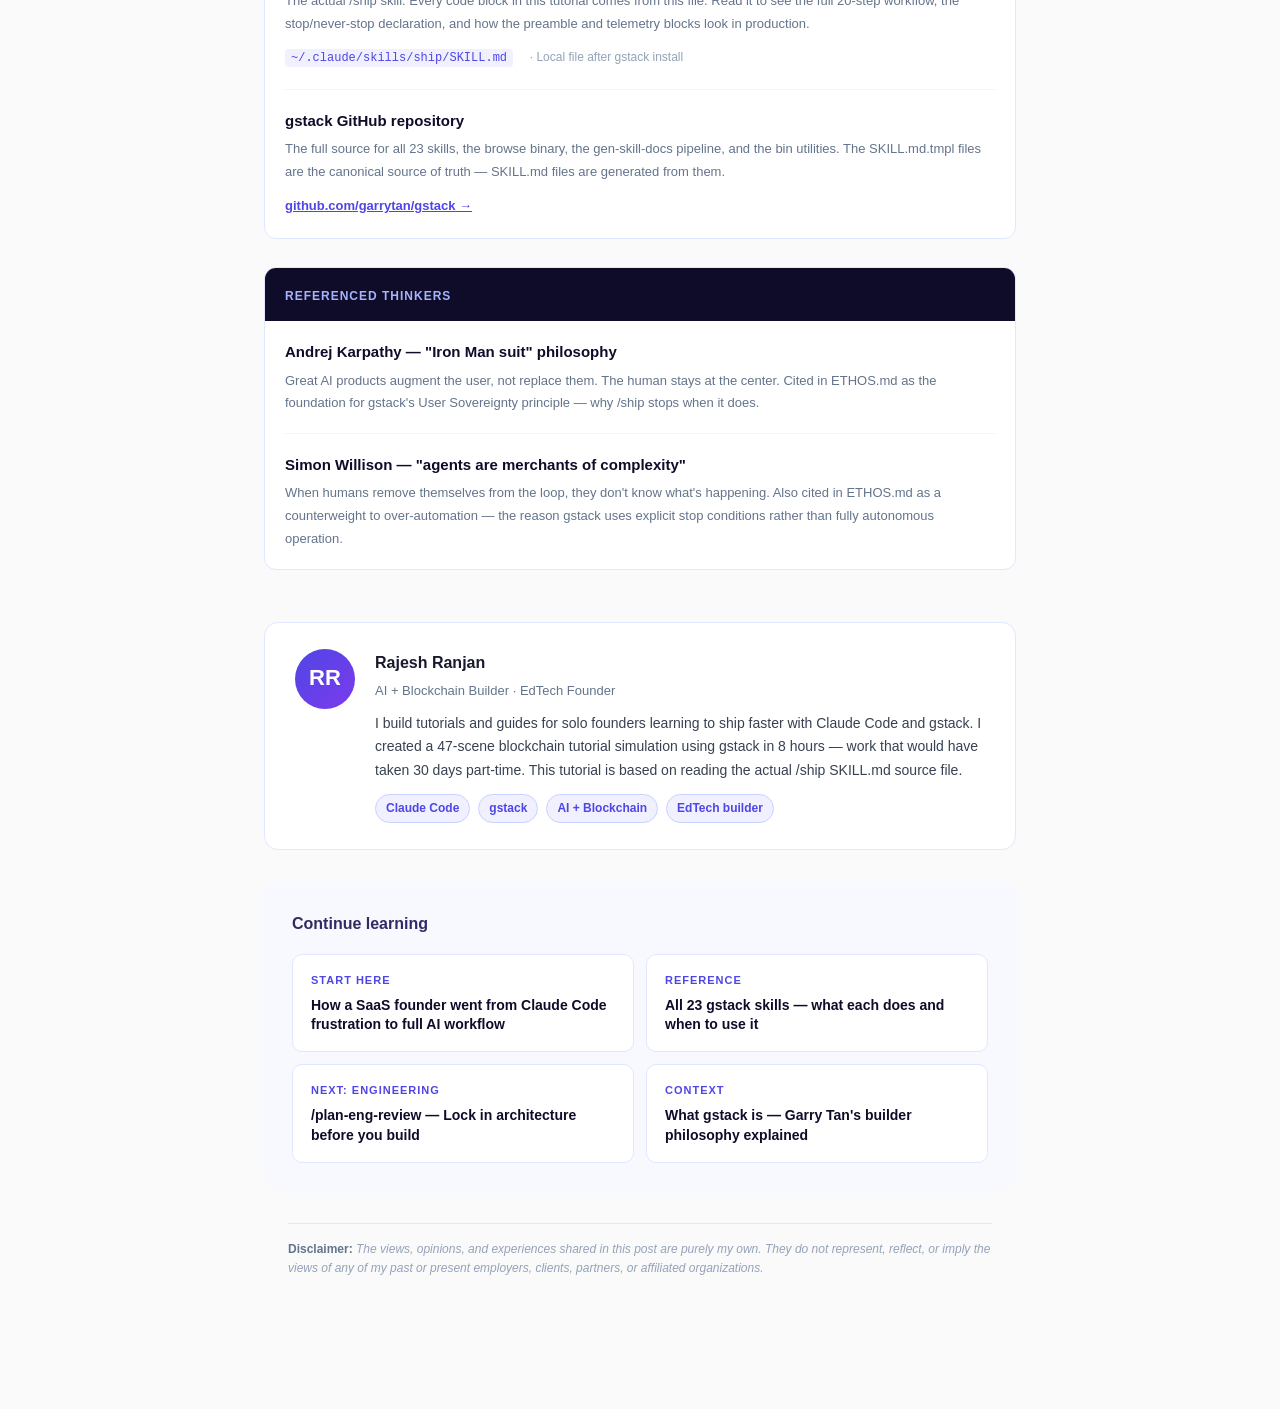
==== commit 17426d5f: "Add disclaimer to all articles and SDLC deck" ====
--- a/anatomy-of-a-gstack-skill/index.html
+++ b/anatomy-of-a-gstack-skill/index.html
@@ -790,6 +790,13 @@
     </div>
   </div>
 
+  <!-- Disclaimer -->
+  <div style="padding:0 24px 32px;">
+    <p style="font-size:12px;color:#94a3b8;border-top:1px solid #e2e8f0;padding-top:16px;line-height:1.65;font-style:italic;">
+      <strong style="font-style:normal;color:#64748b;">Disclaimer:</strong> The views, opinions, and experiences shared in this post are purely my own. They do not represent, reflect, or imply the views of any of my past or present employers, clients, partners, or affiliated organizations.
+    </p>
+  </div>
+
 </div>
 
 <script>
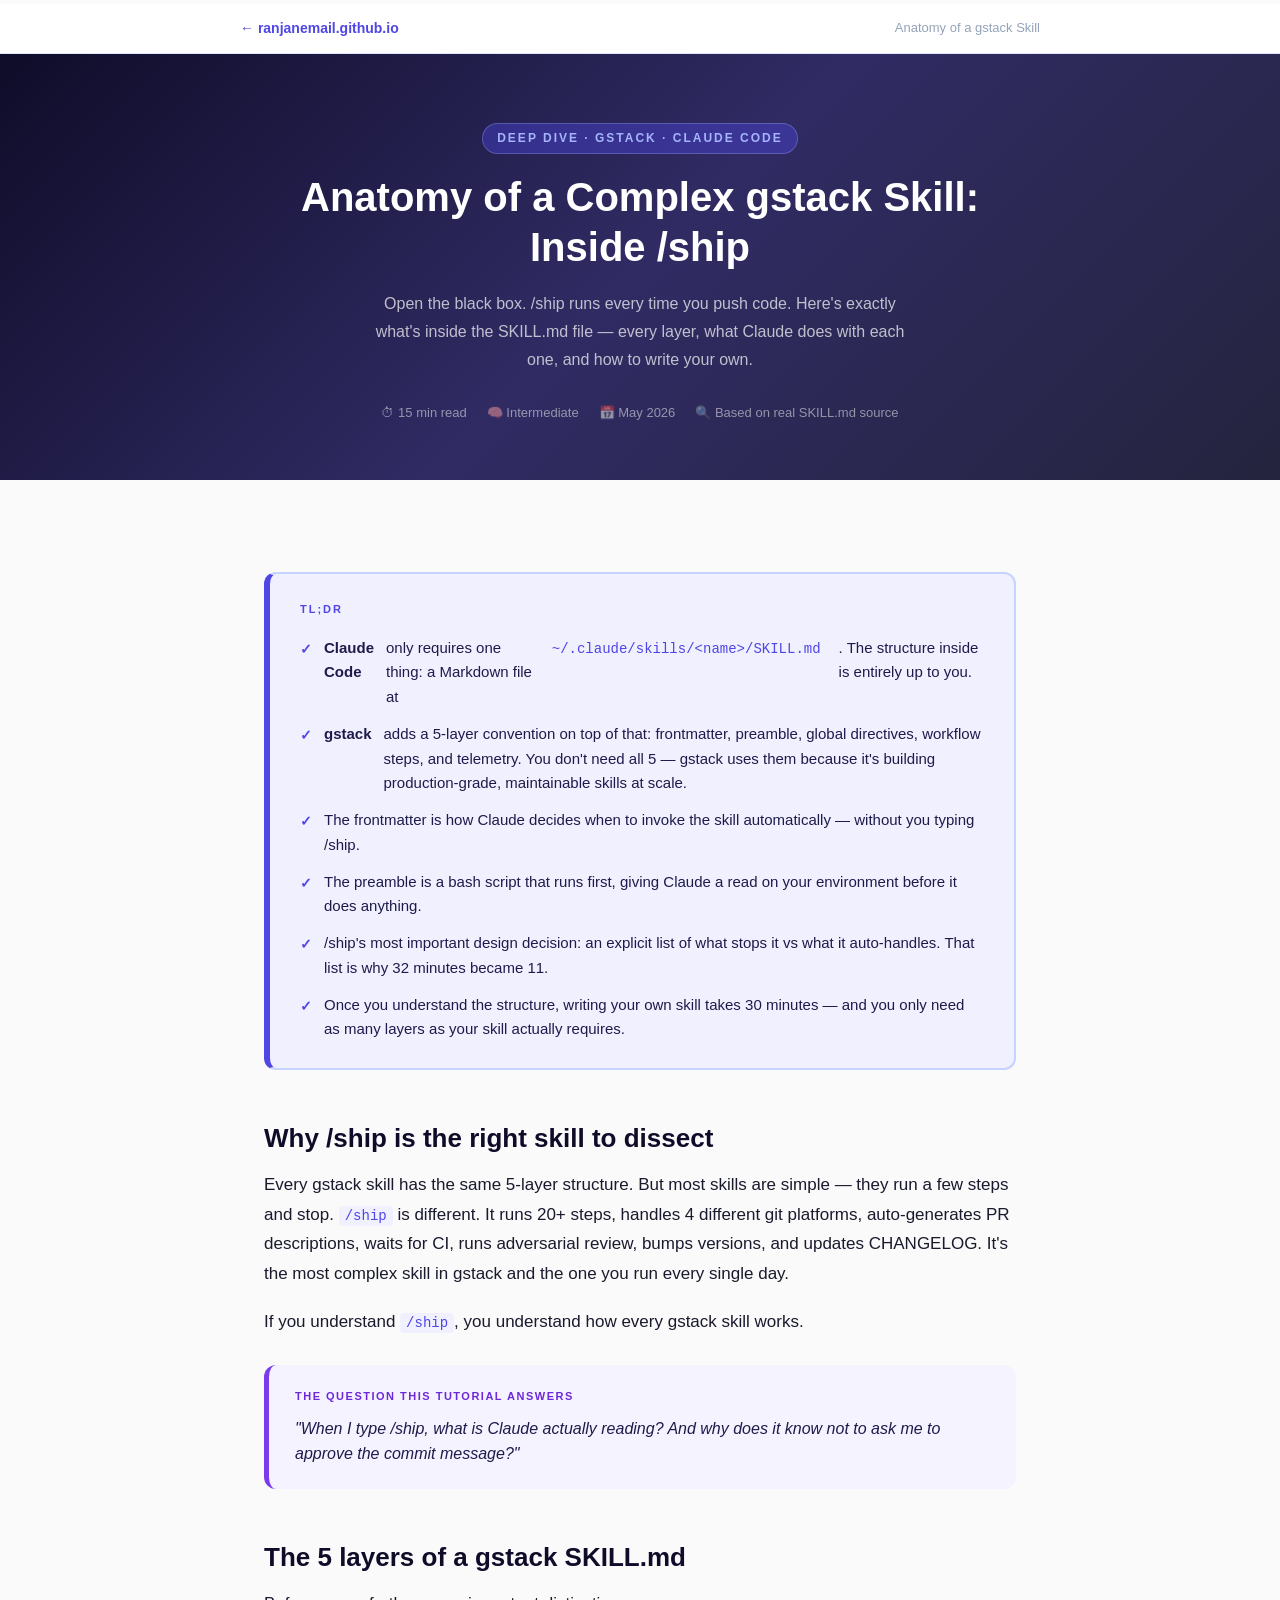
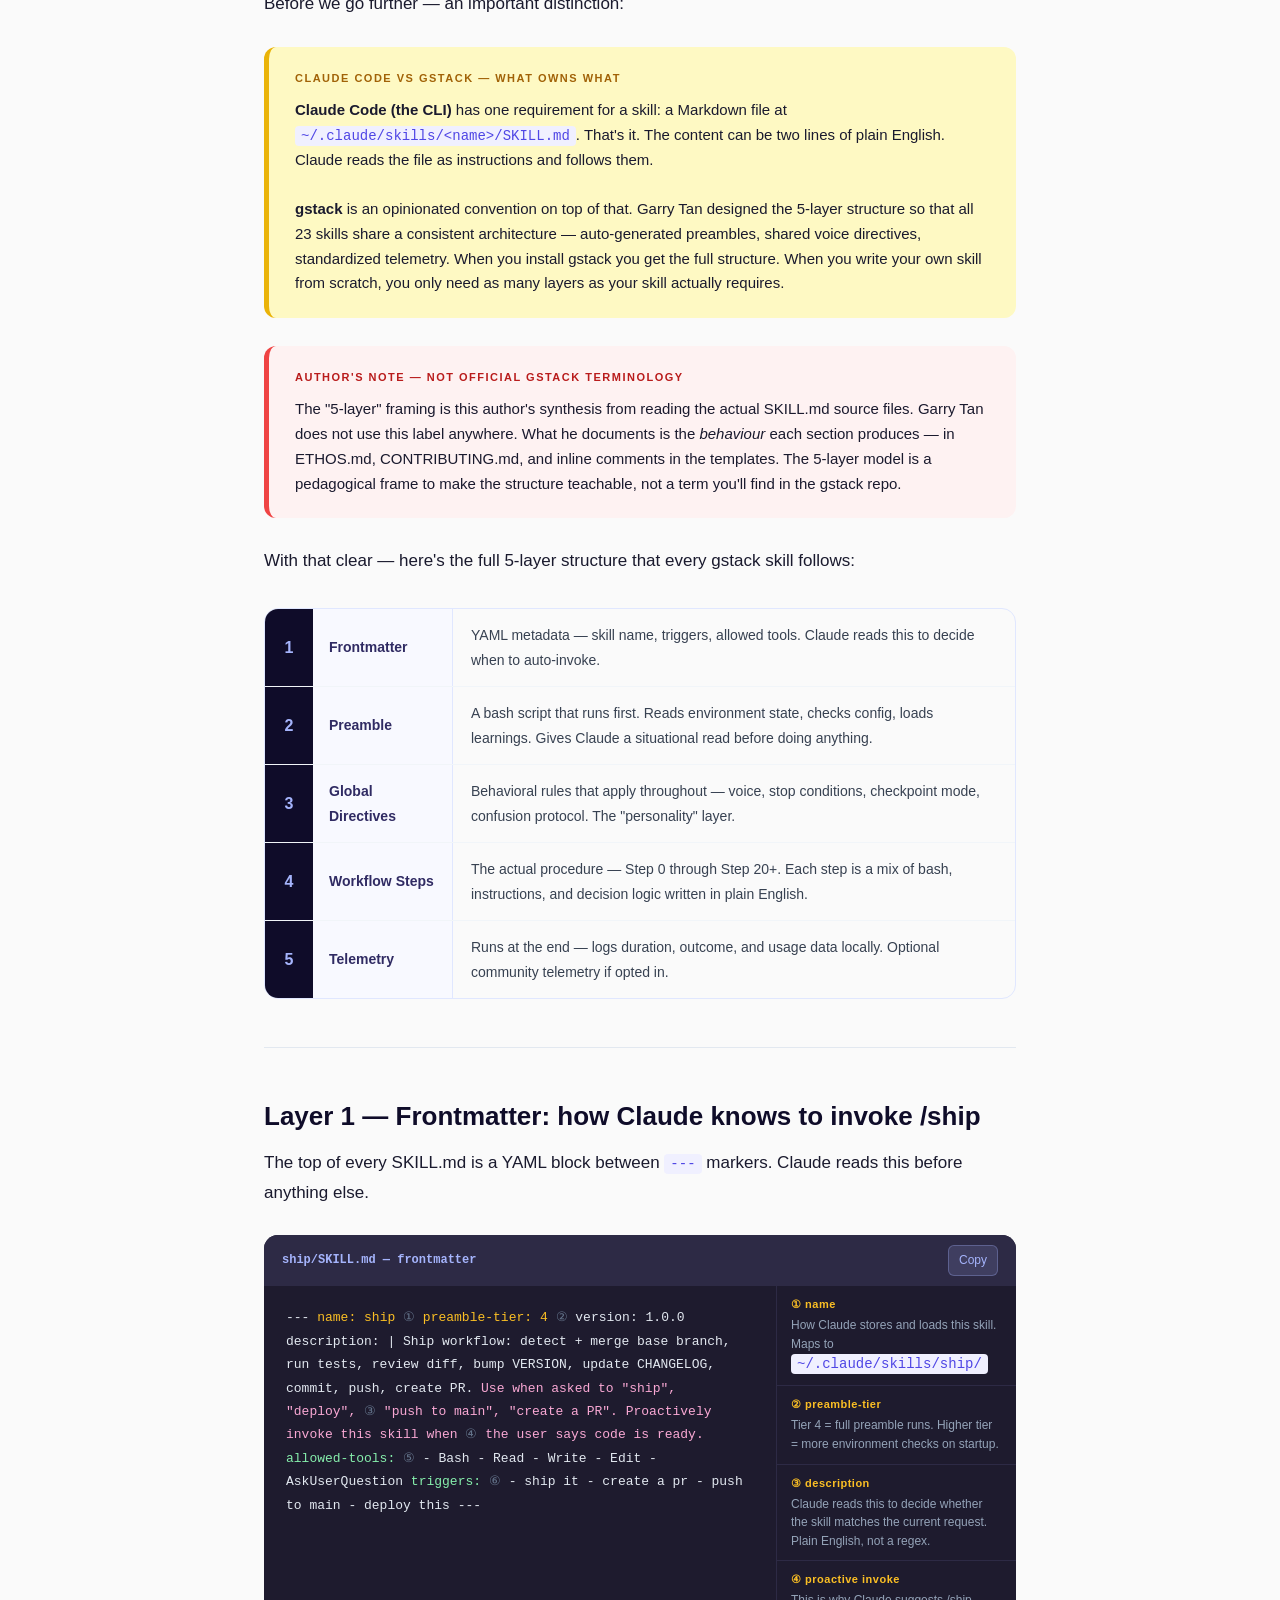
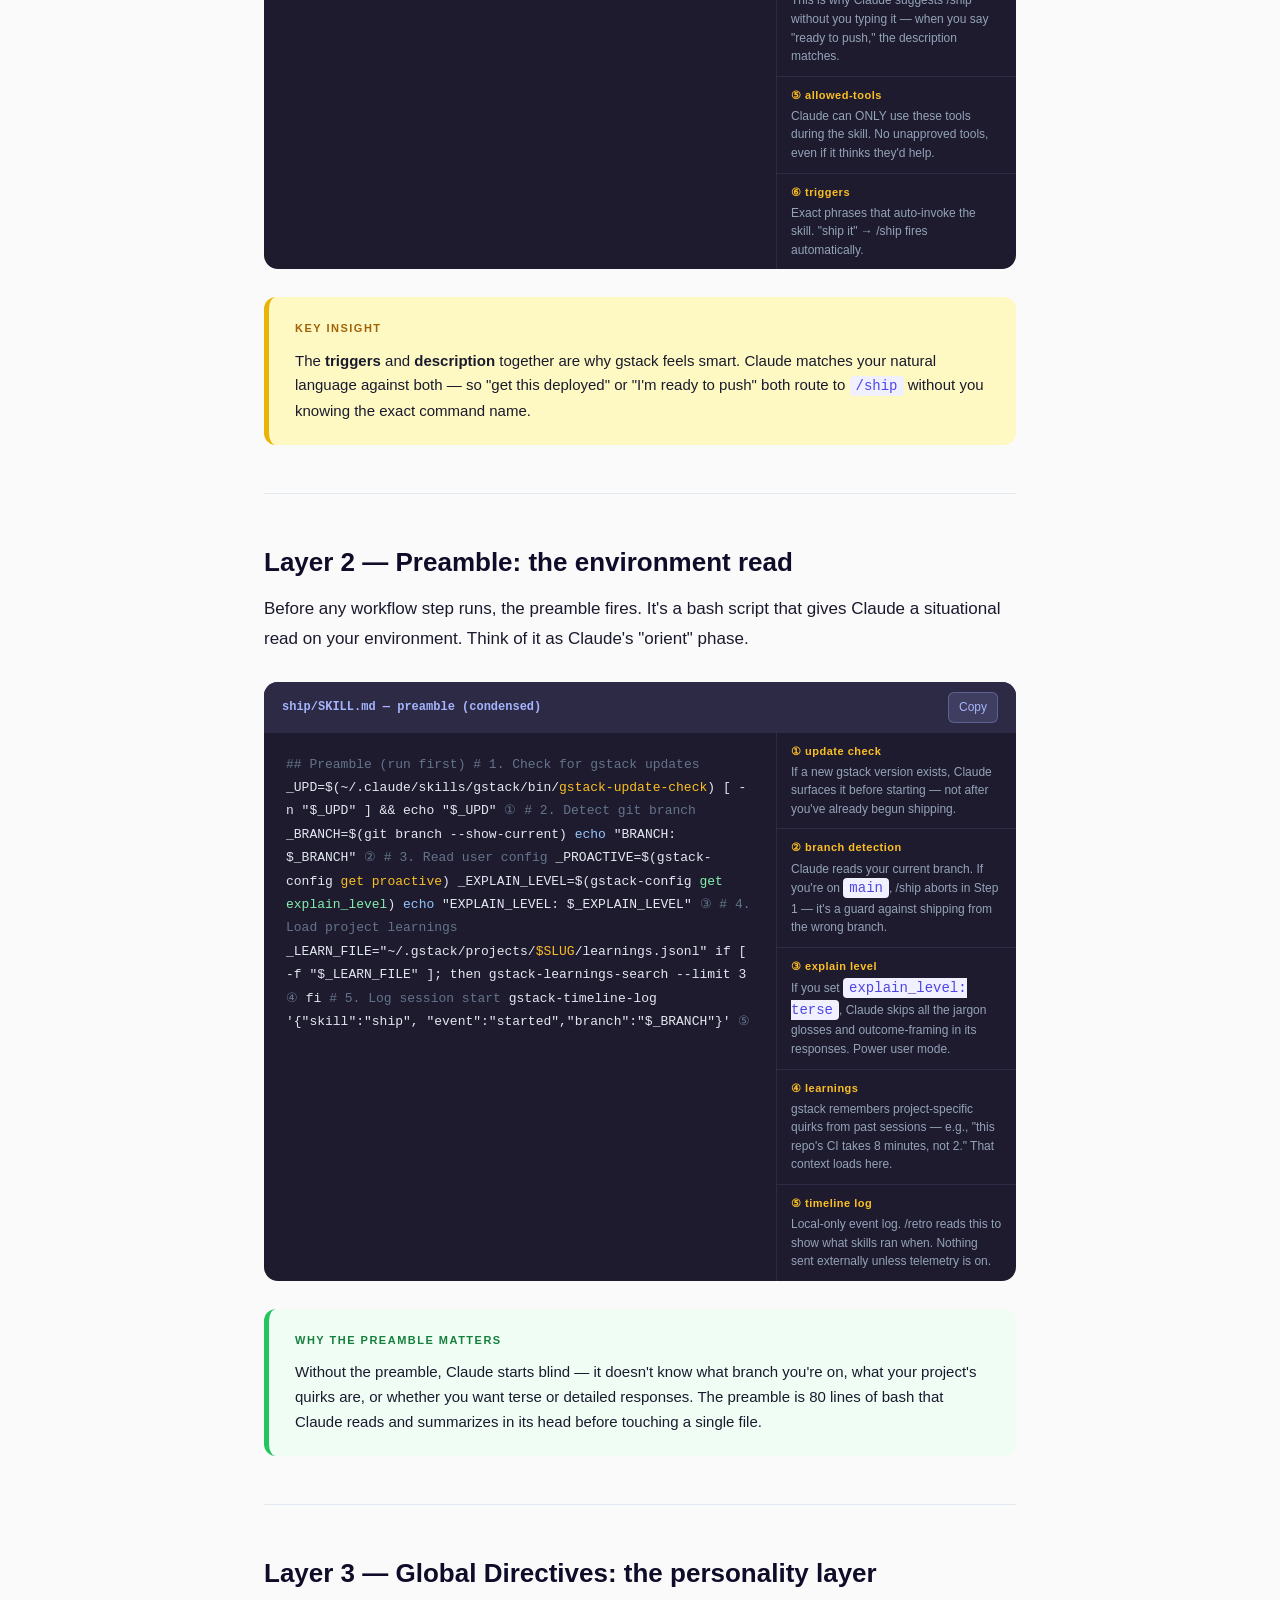
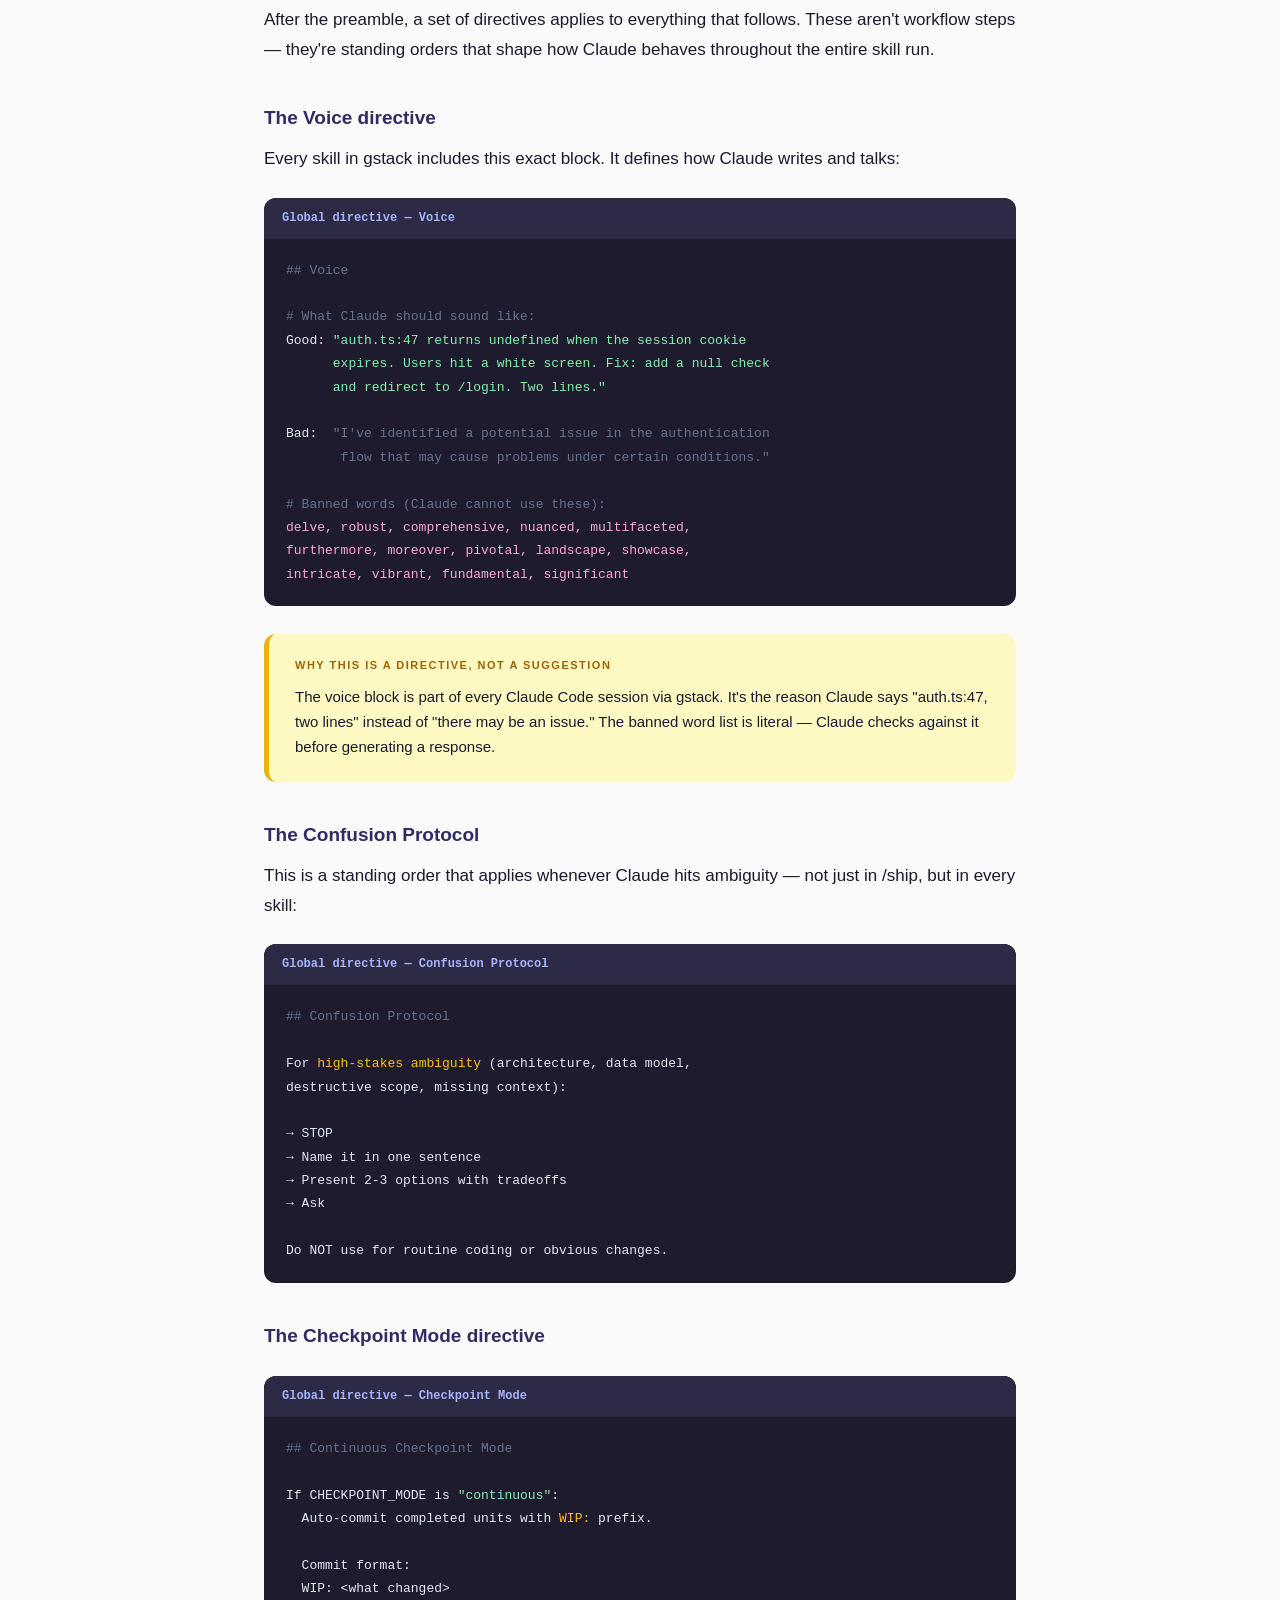
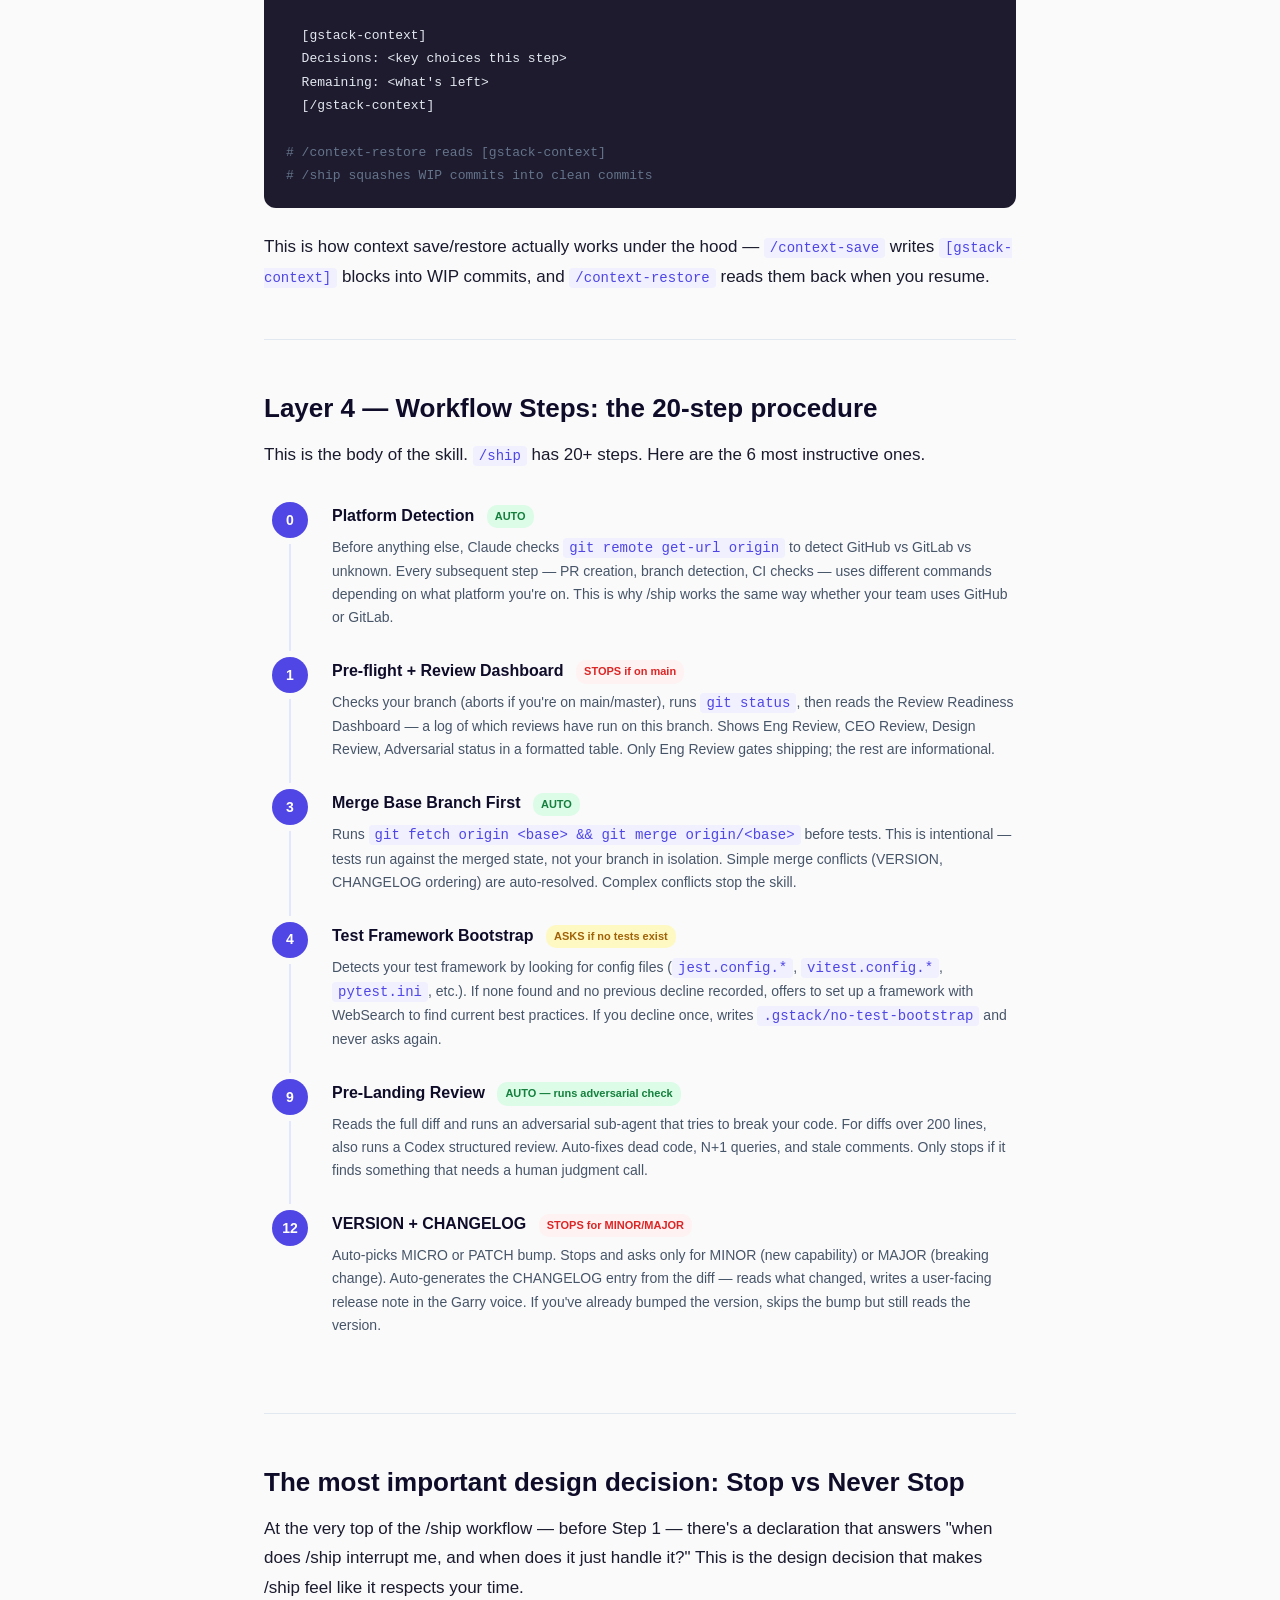
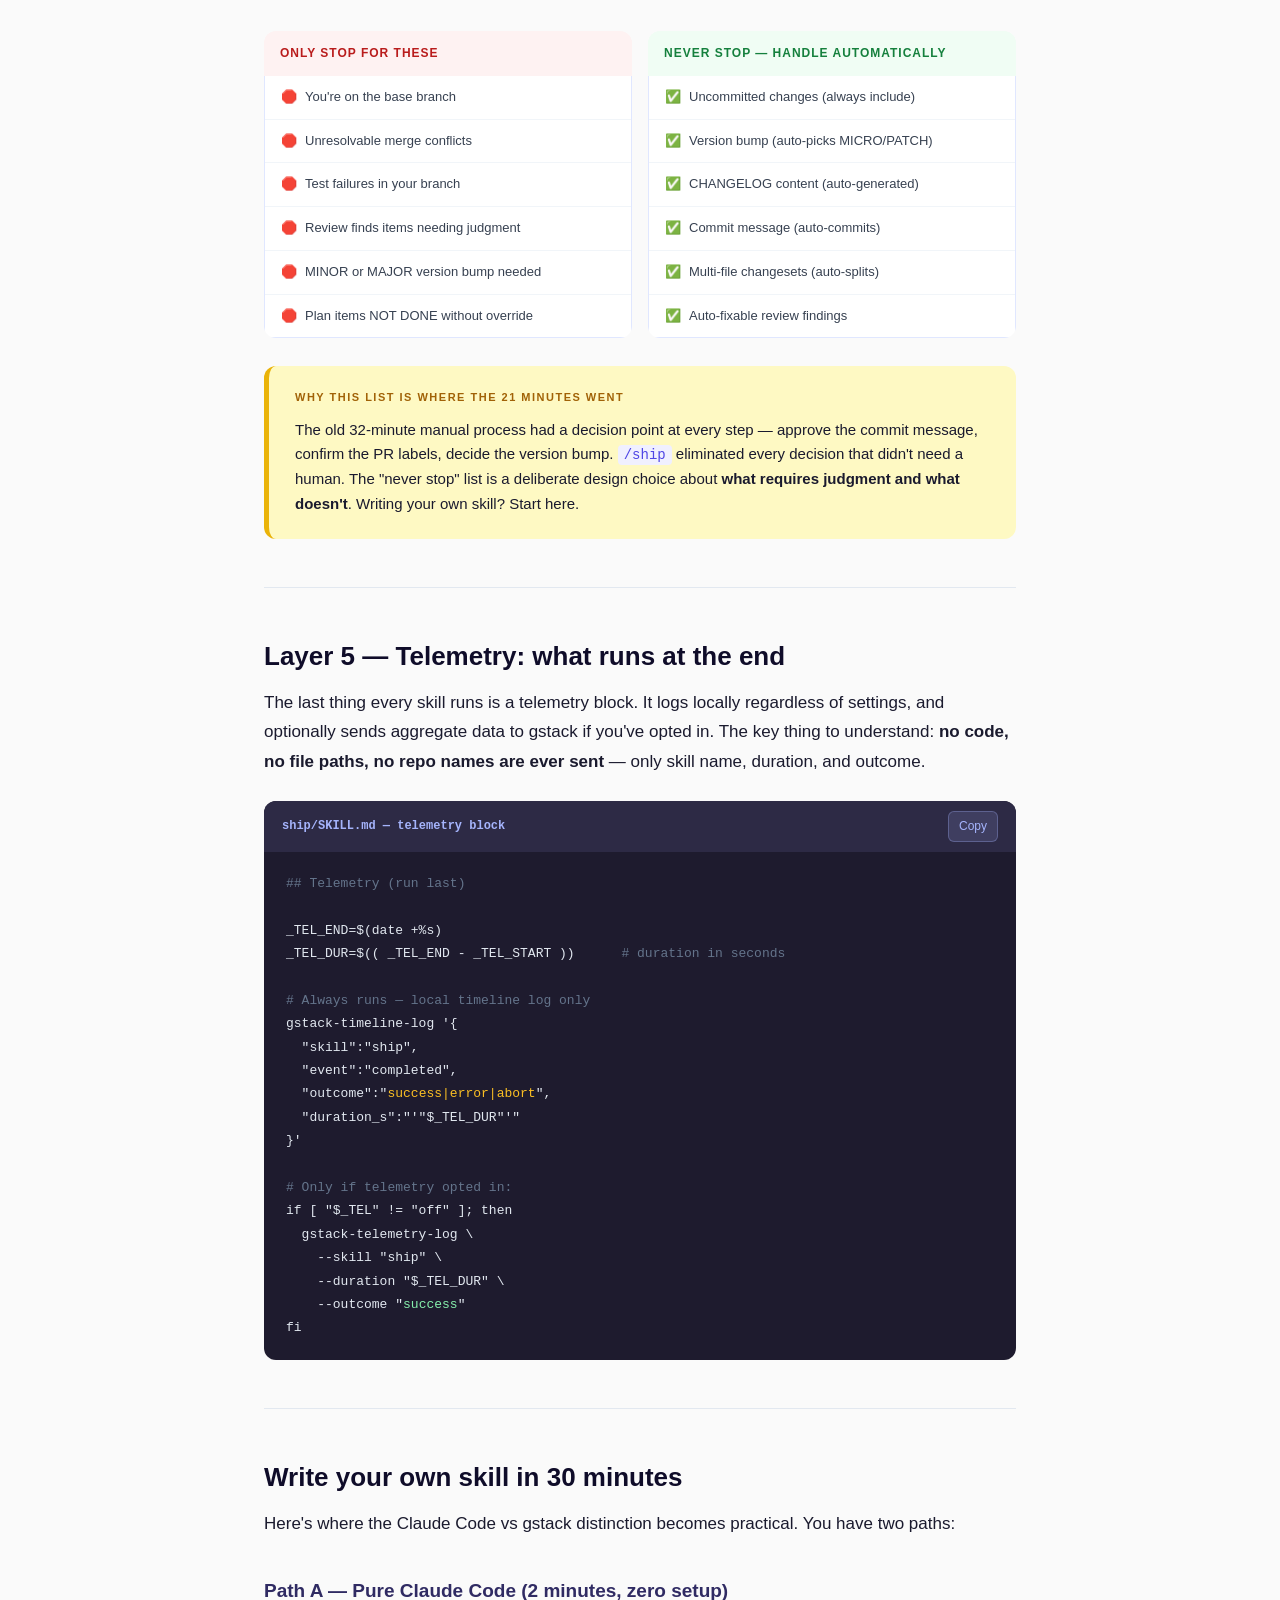
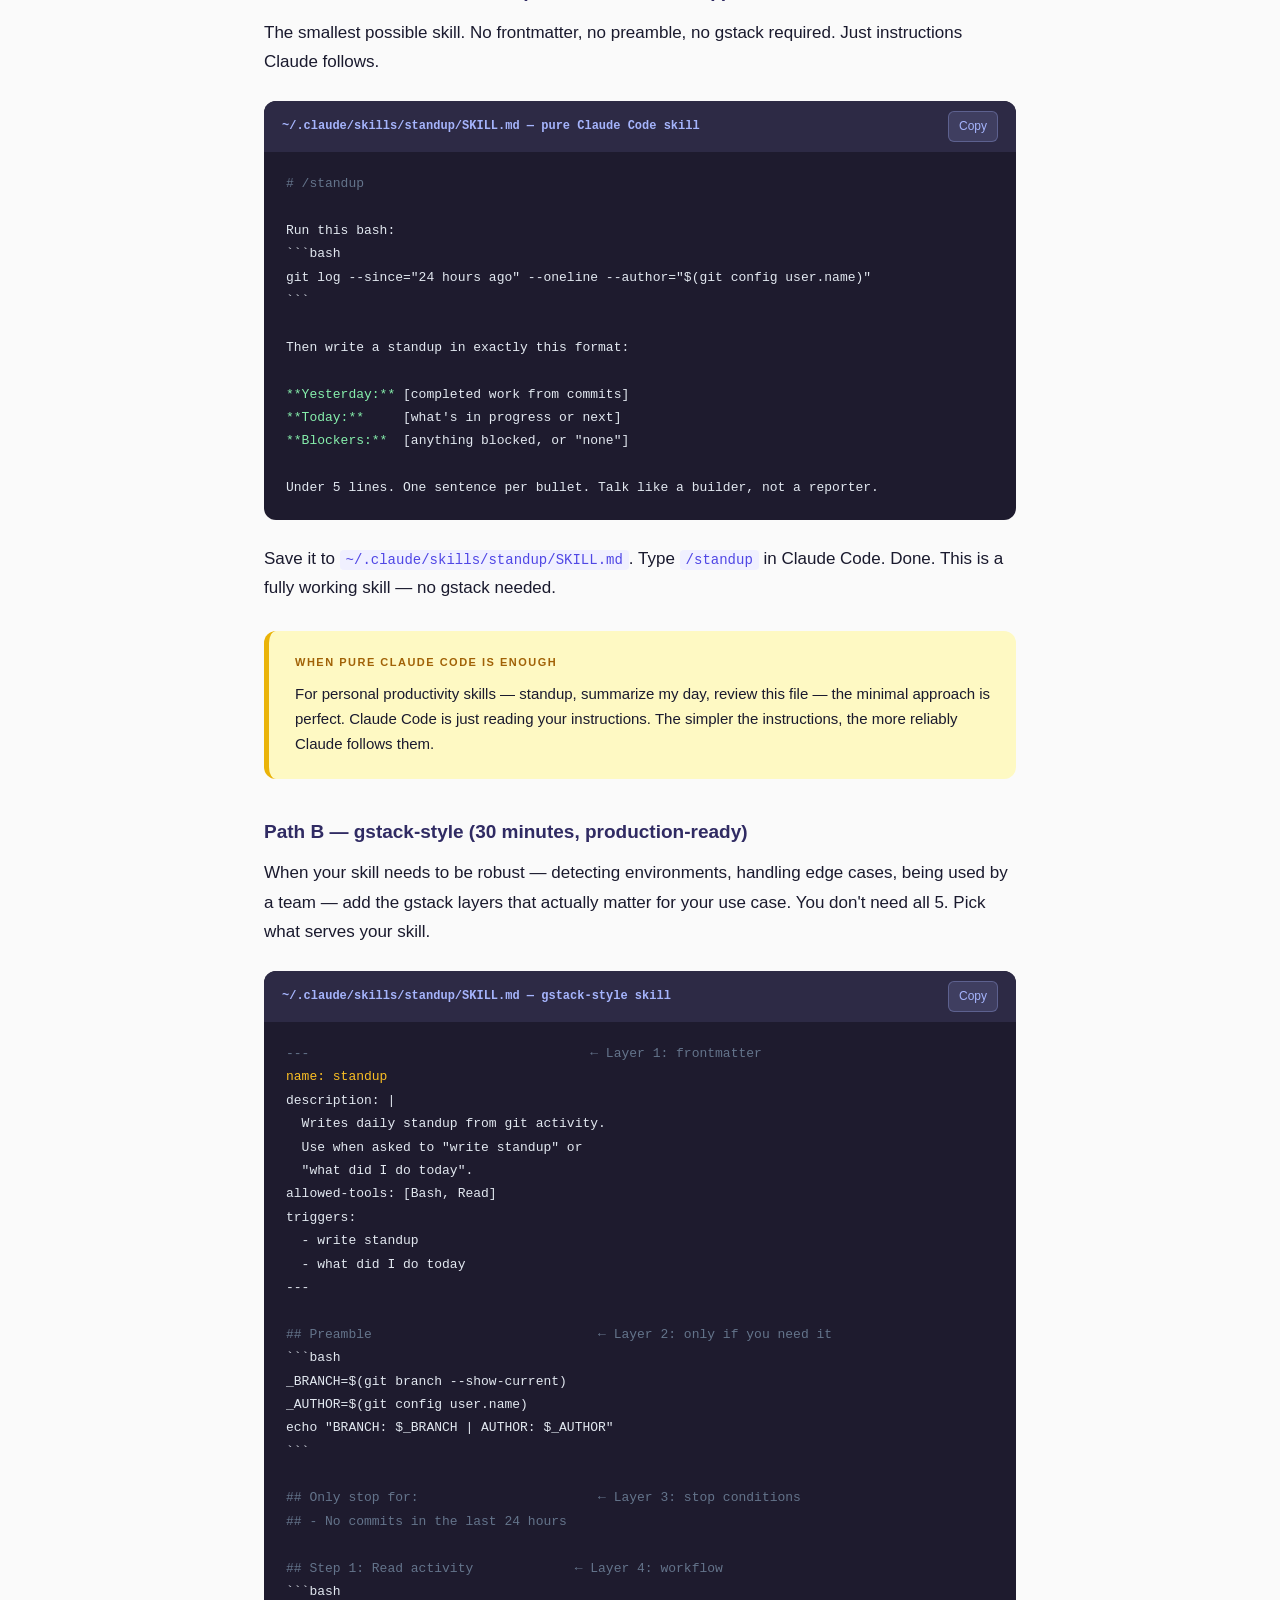
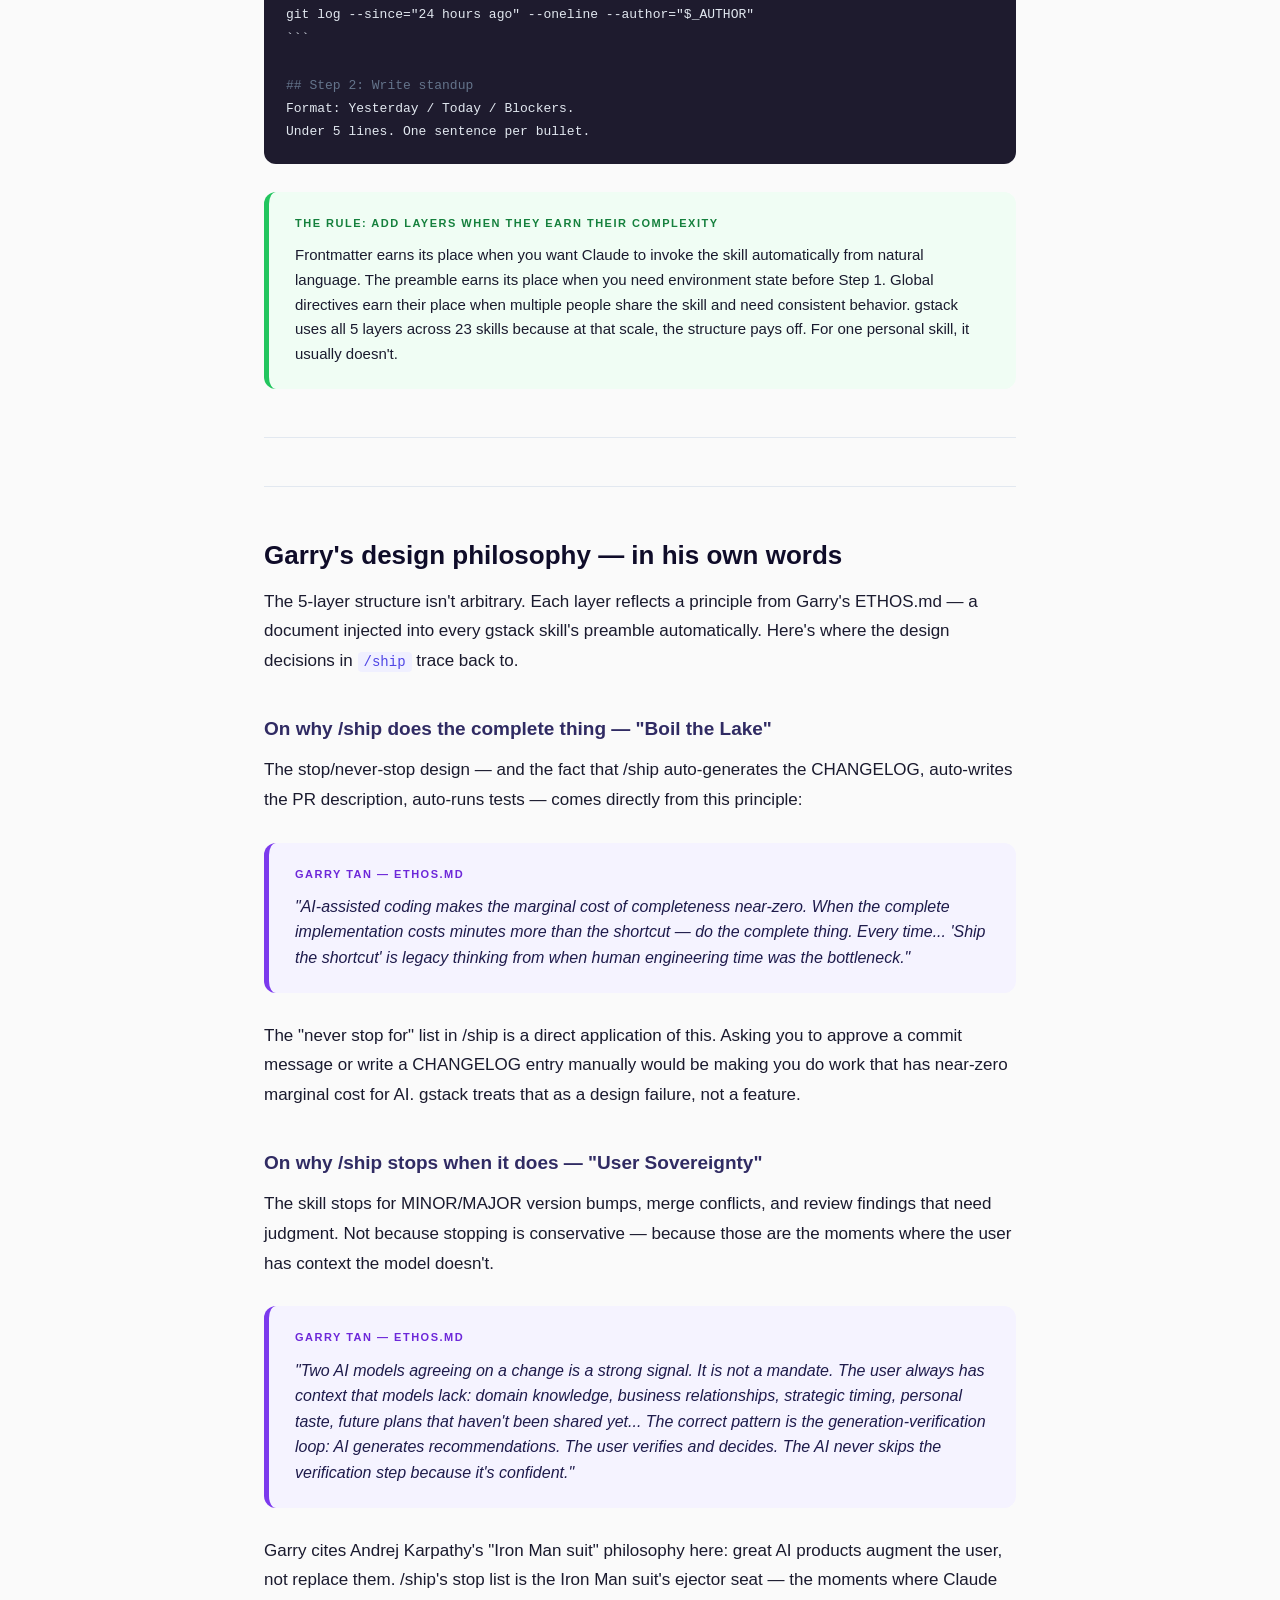
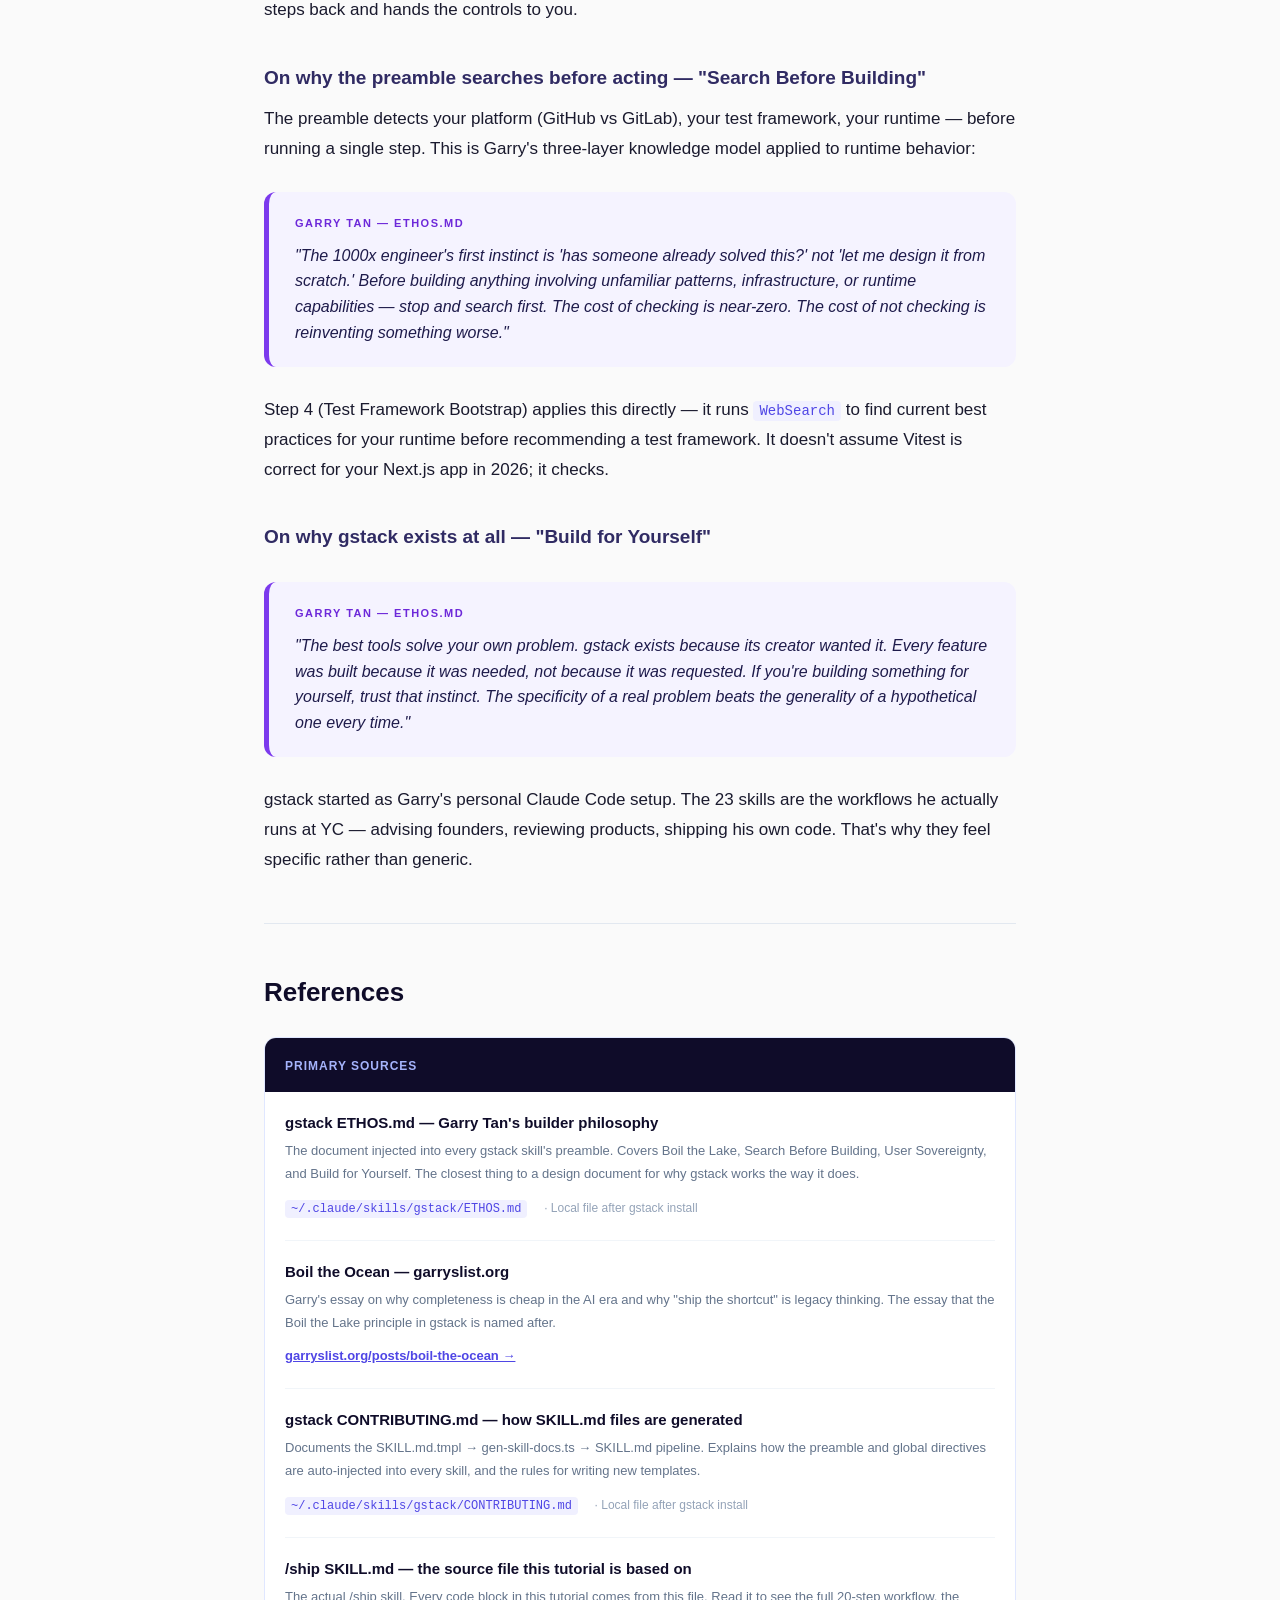
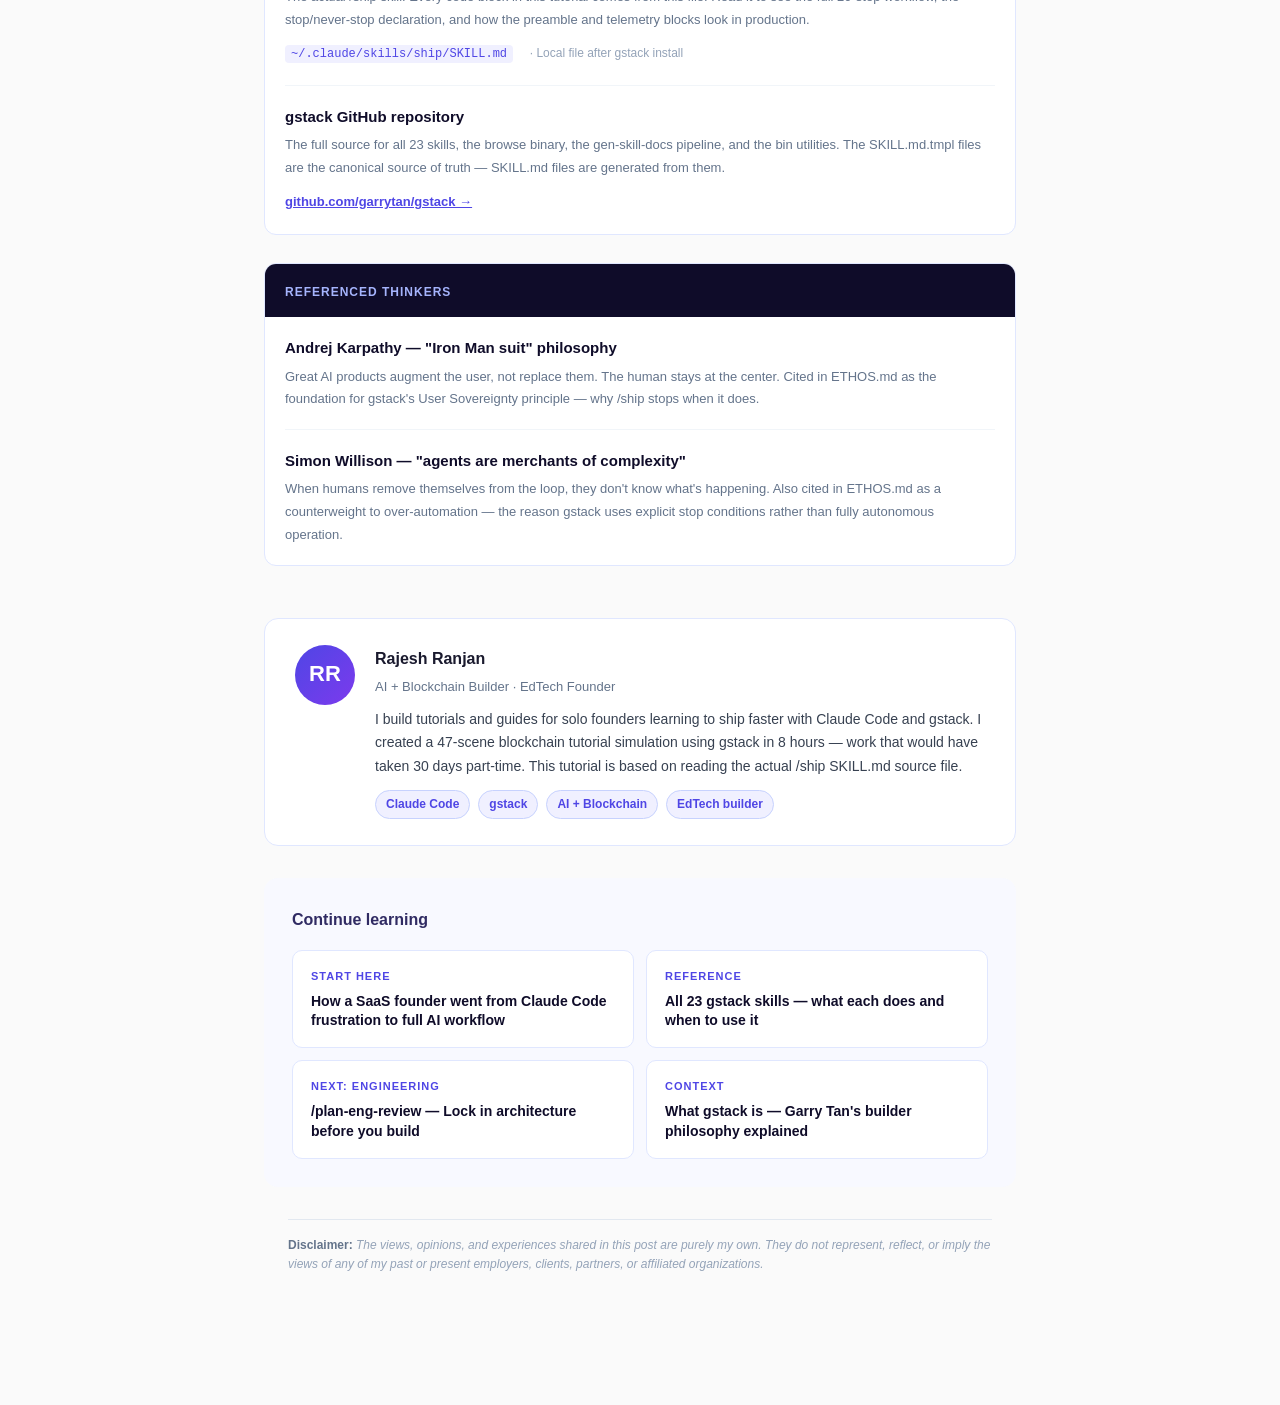
==== commit c6d2ea79: "fix: TL;DR bullet alignment — pin checkmark to top of wrapped text Co-Authored-By: Claude Sonnet 4.6" ====
--- a/anatomy-of-a-gstack-skill/index.html
+++ b/anatomy-of-a-gstack-skill/index.html
@@ -25,10 +25,10 @@
     .container { max-width: 800px; margin: 0 auto; padding: 52px 24px 80px; }
 
     .tldr { background: #f0f0ff; border: 2px solid #c7d2fe; border-left: 6px solid #4f46e5; border-radius: 12px; padding: 26px 30px; margin: 40px 0; }
-    .tldr-label { font-size: 11px; font-weight: 800; letter-spacing: 2px; text-transform: uppercase; color: #4f46e5; margin-bottom: 14px; }
-    .tldr ul { list-style: none; display: flex; flex-direction: column; gap: 9px; }
-    .tldr li { display: flex; gap: 10px; font-size: 15px; color: #1e1b4b; }
-    .tldr li::before { content: "✓"; color: #4f46e5; font-weight: 700; flex-shrink: 0; }
+    .tldr-label { font-size: 11px; font-weight: 800; letter-spacing: 2px; text-transform: uppercase; color: #4f46e5; margin-bottom: 16px; }
+    .tldr ul { list-style: none; display: flex; flex-direction: column; gap: 12px; }
+    .tldr li { display: flex; gap: 12px; font-size: 15px; color: #1e1b4b; line-height: 1.65; align-items: flex-start; }
+    .tldr li::before { content: "✓"; color: #4f46e5; font-weight: 800; font-size: 14px; flex-shrink: 0; margin-top: 2px; line-height: 1.65; }
 
     h2 { font-size: 26px; font-weight: 800; margin: 52px 0 14px; color: #0f0c29; line-height: 1.3; }
     h3 { font-size: 19px; font-weight: 700; margin: 36px 0 10px; color: #302b63; }
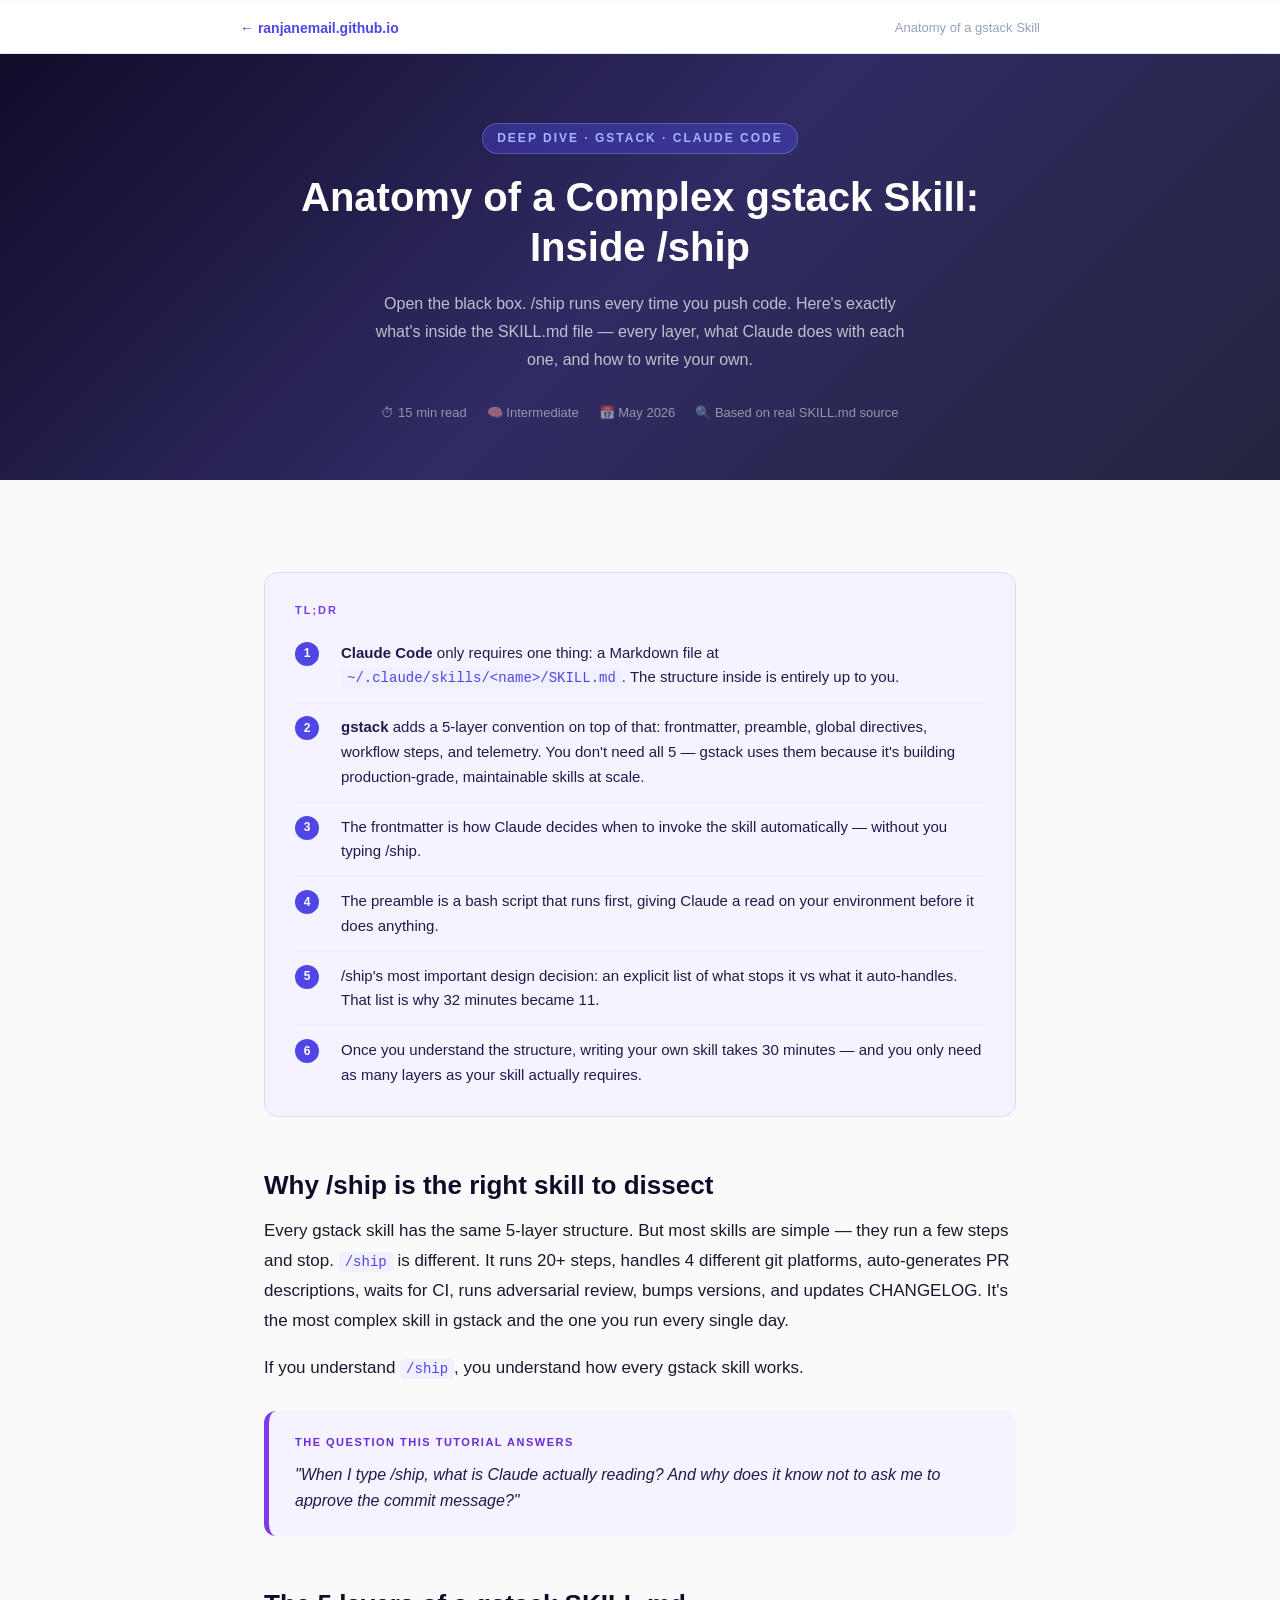
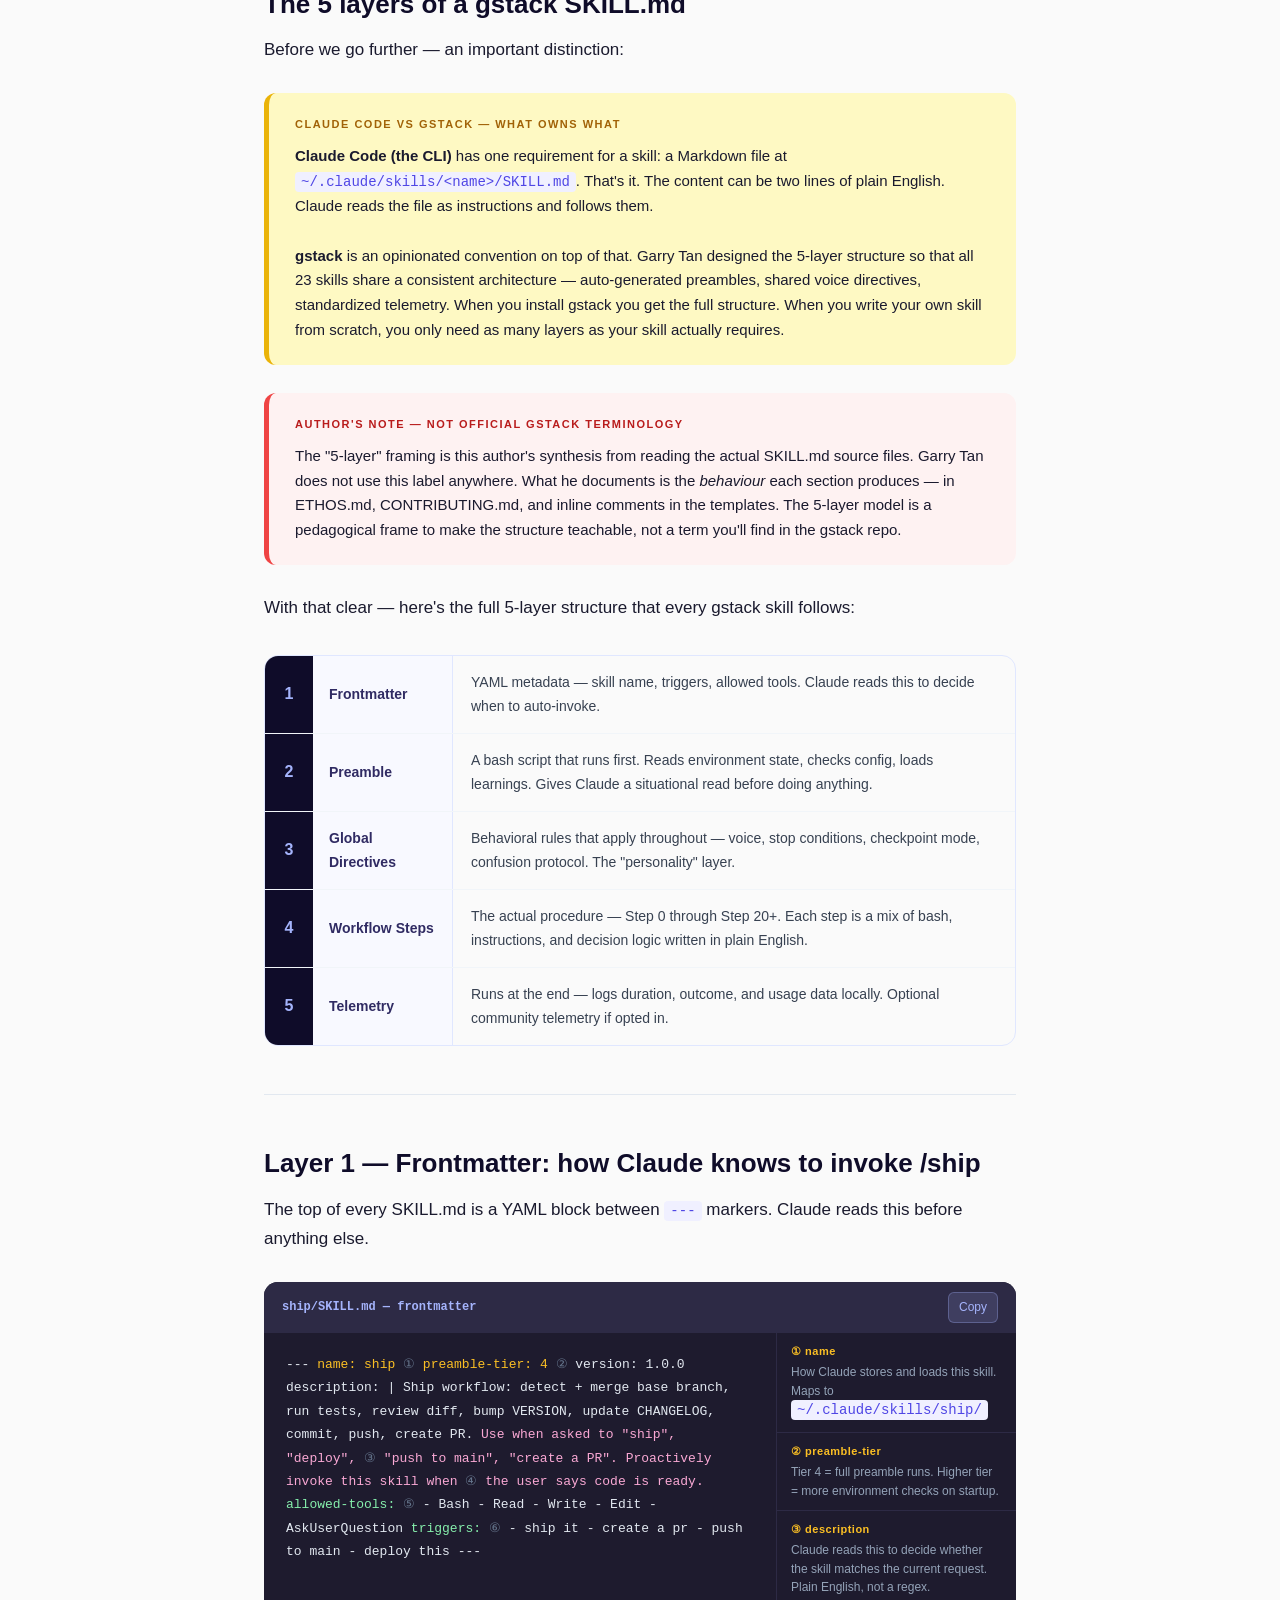
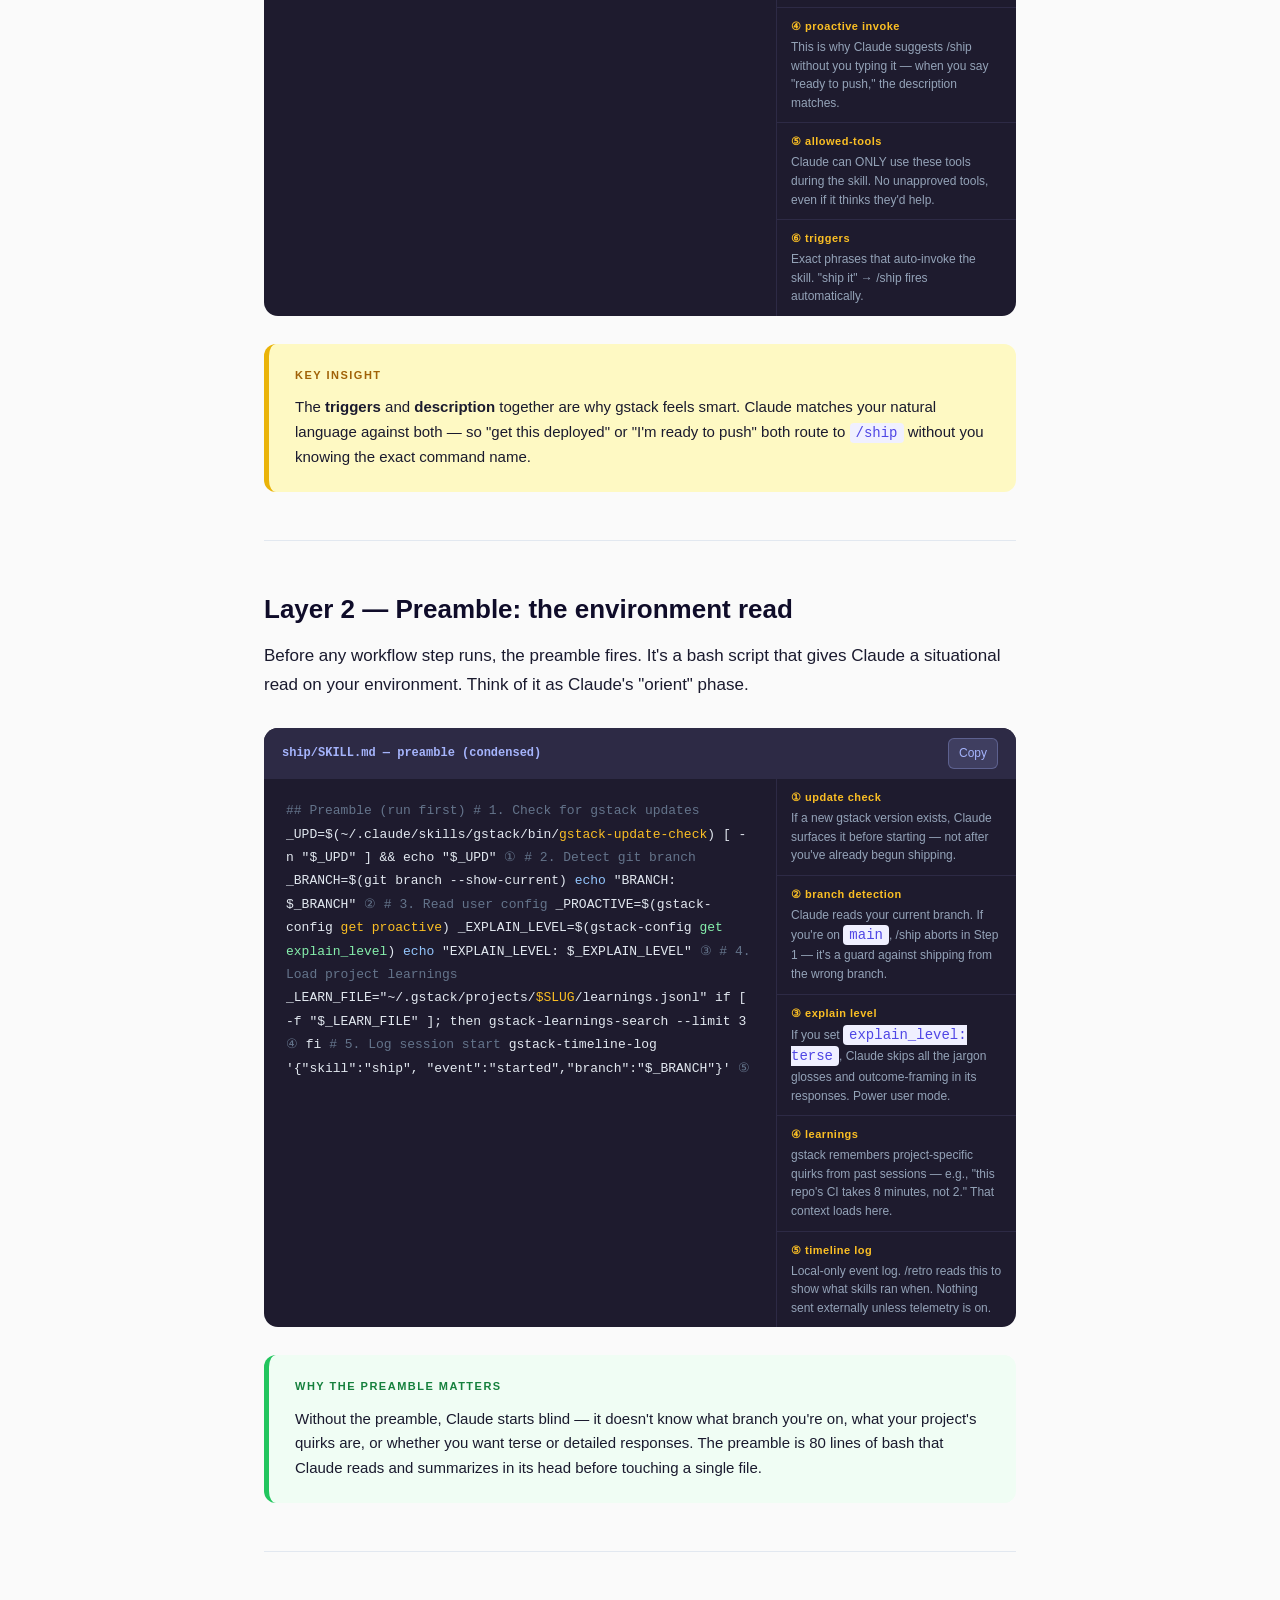
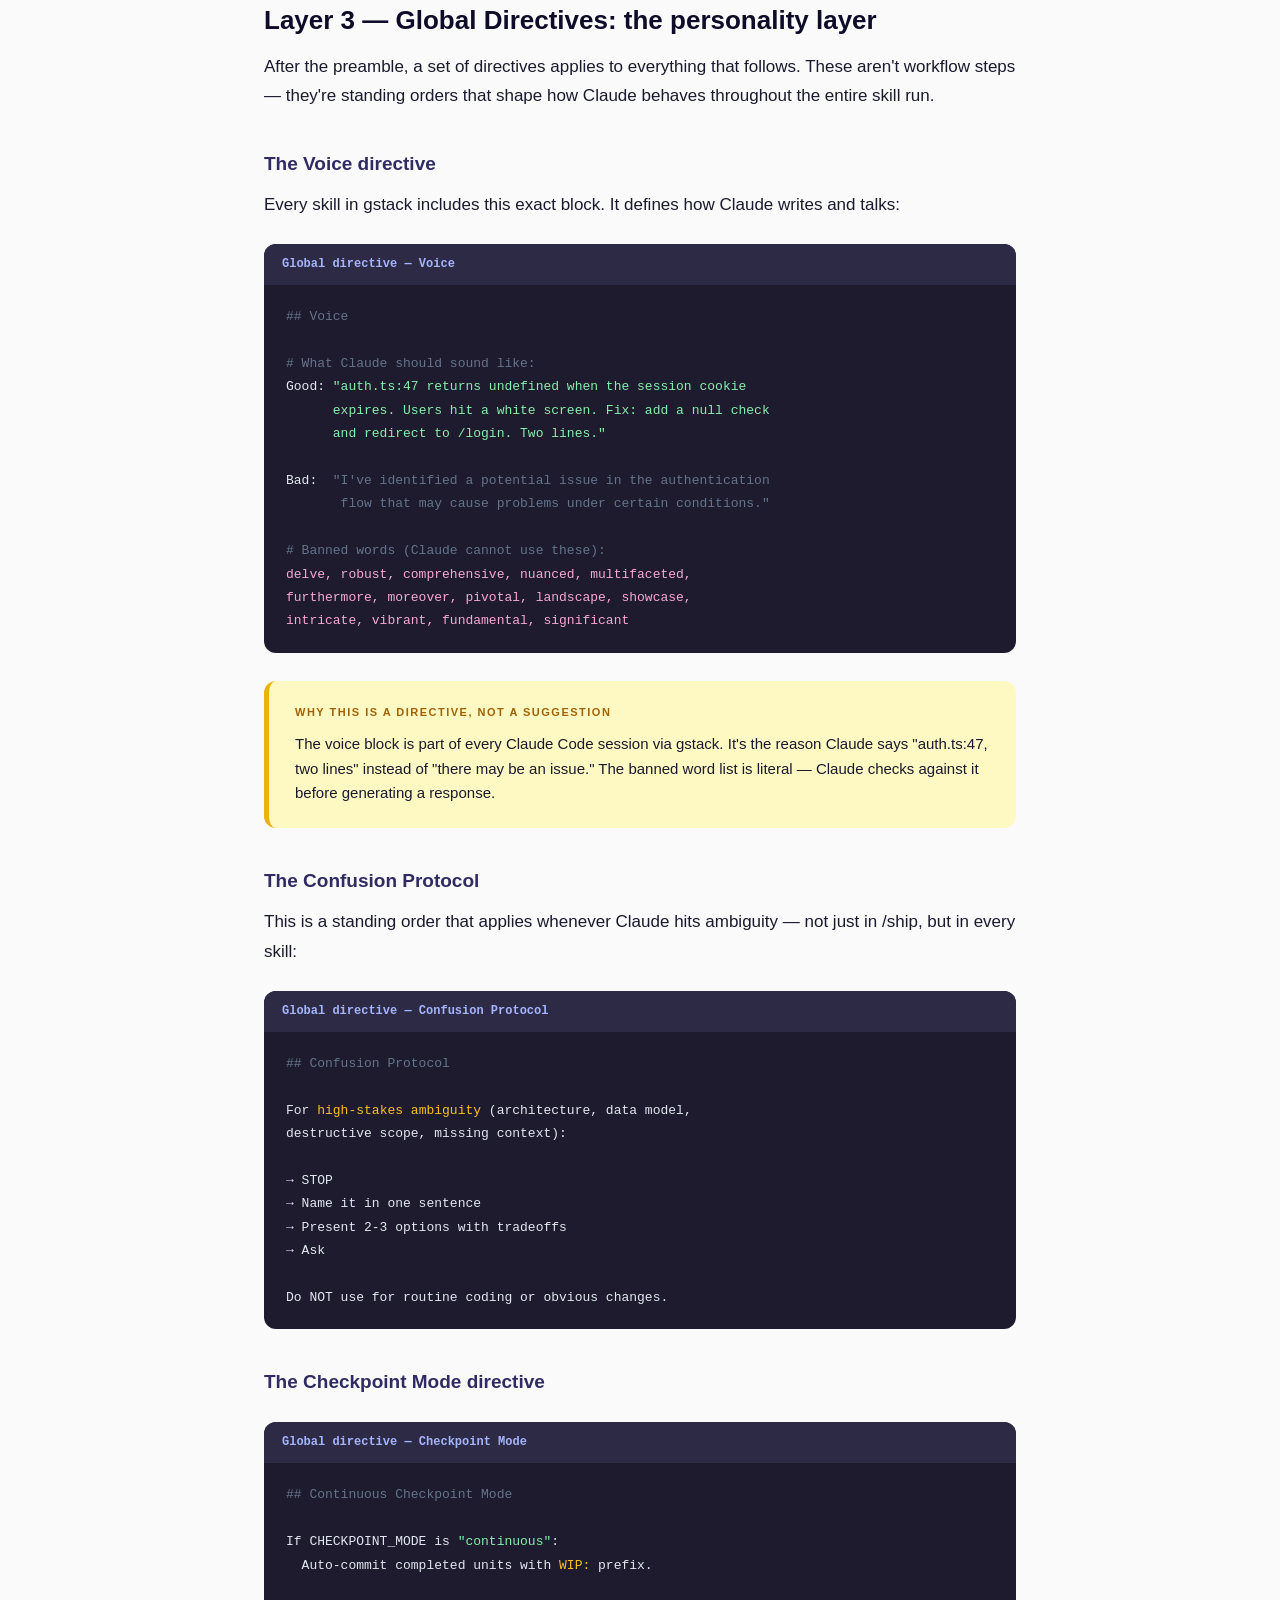
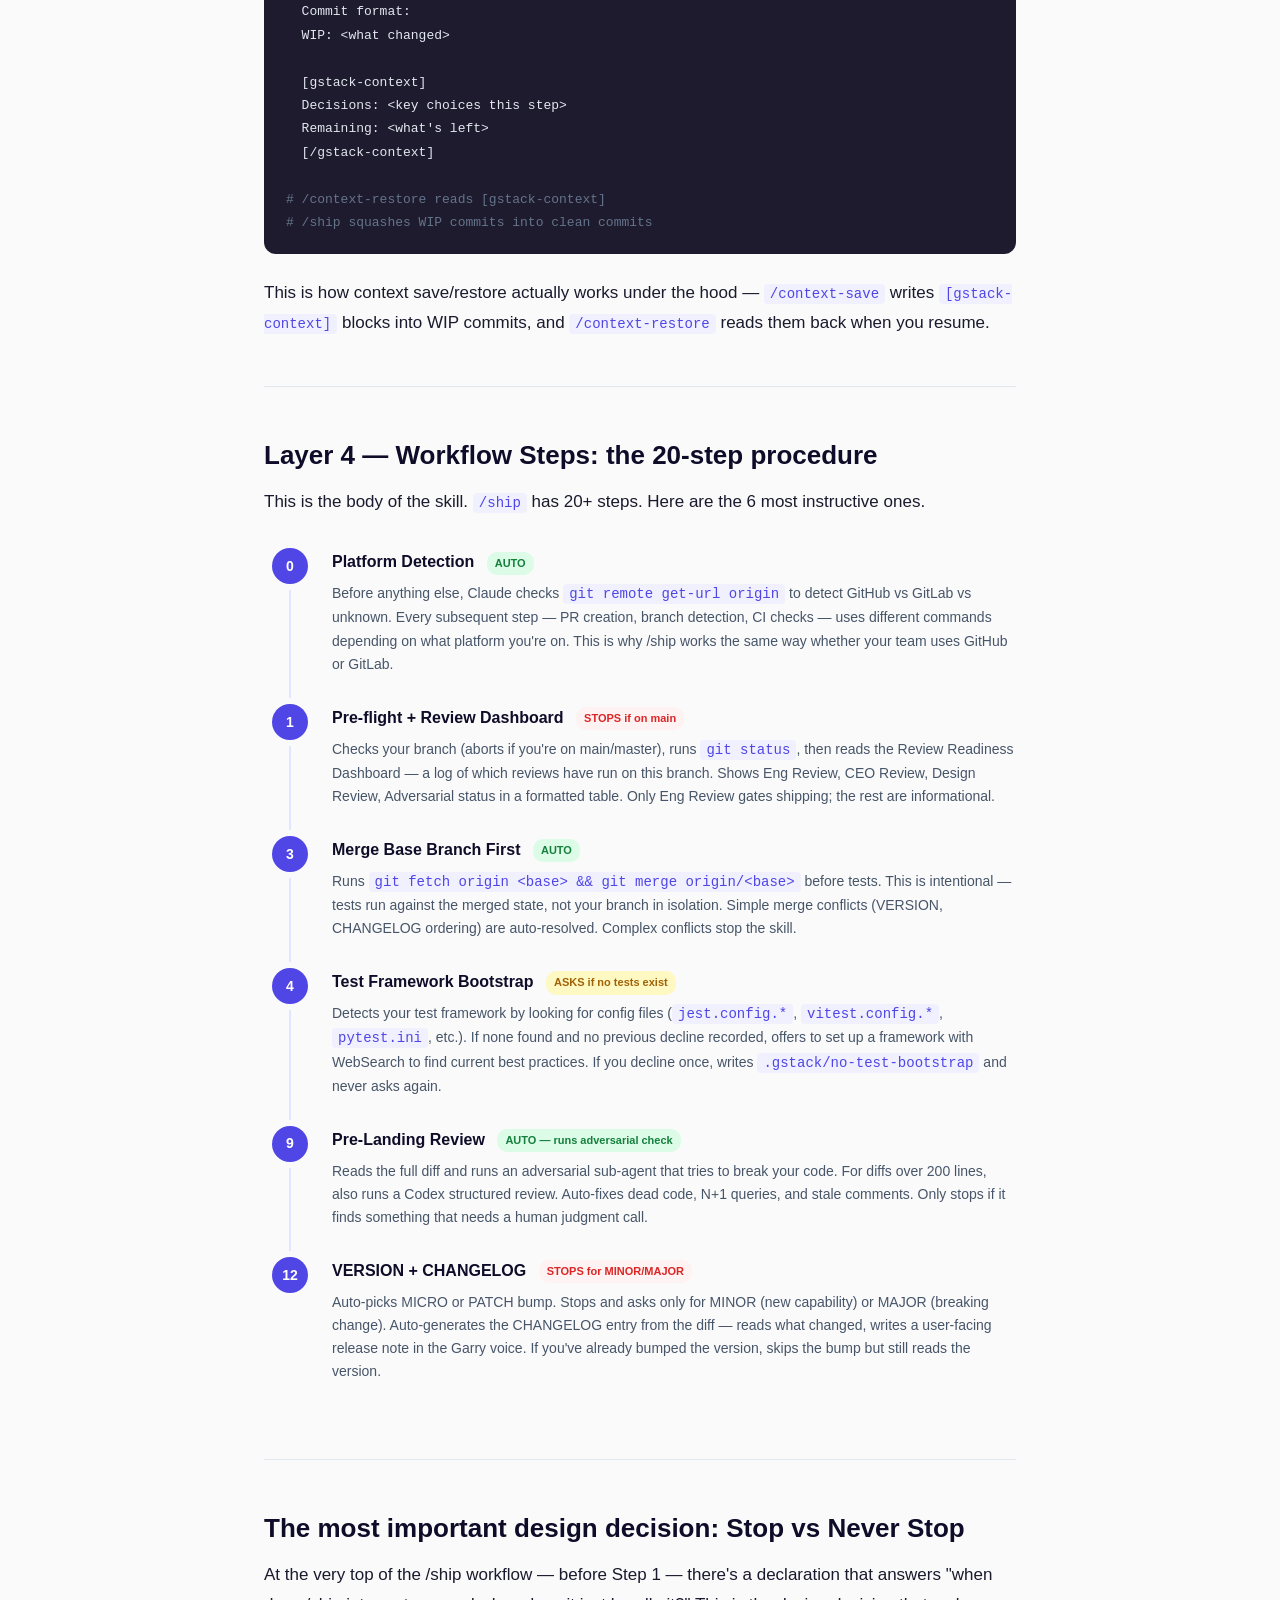
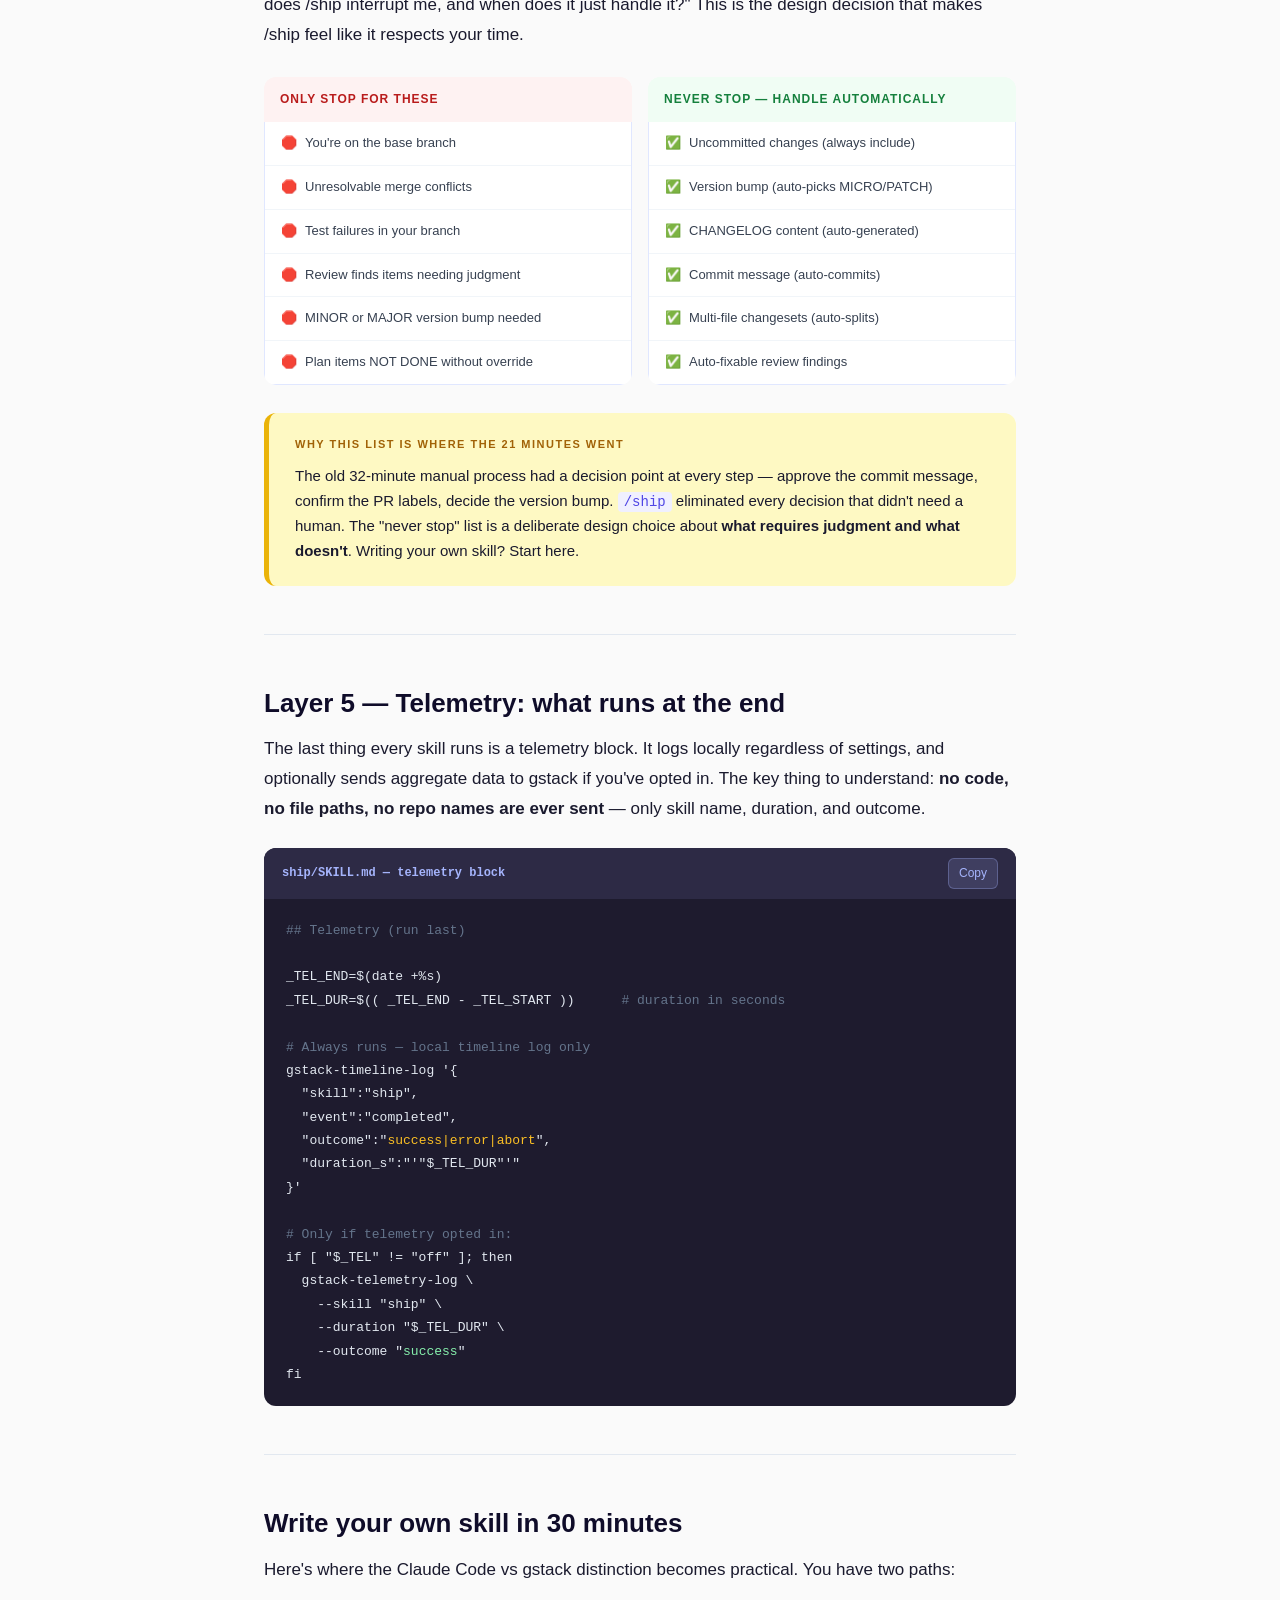
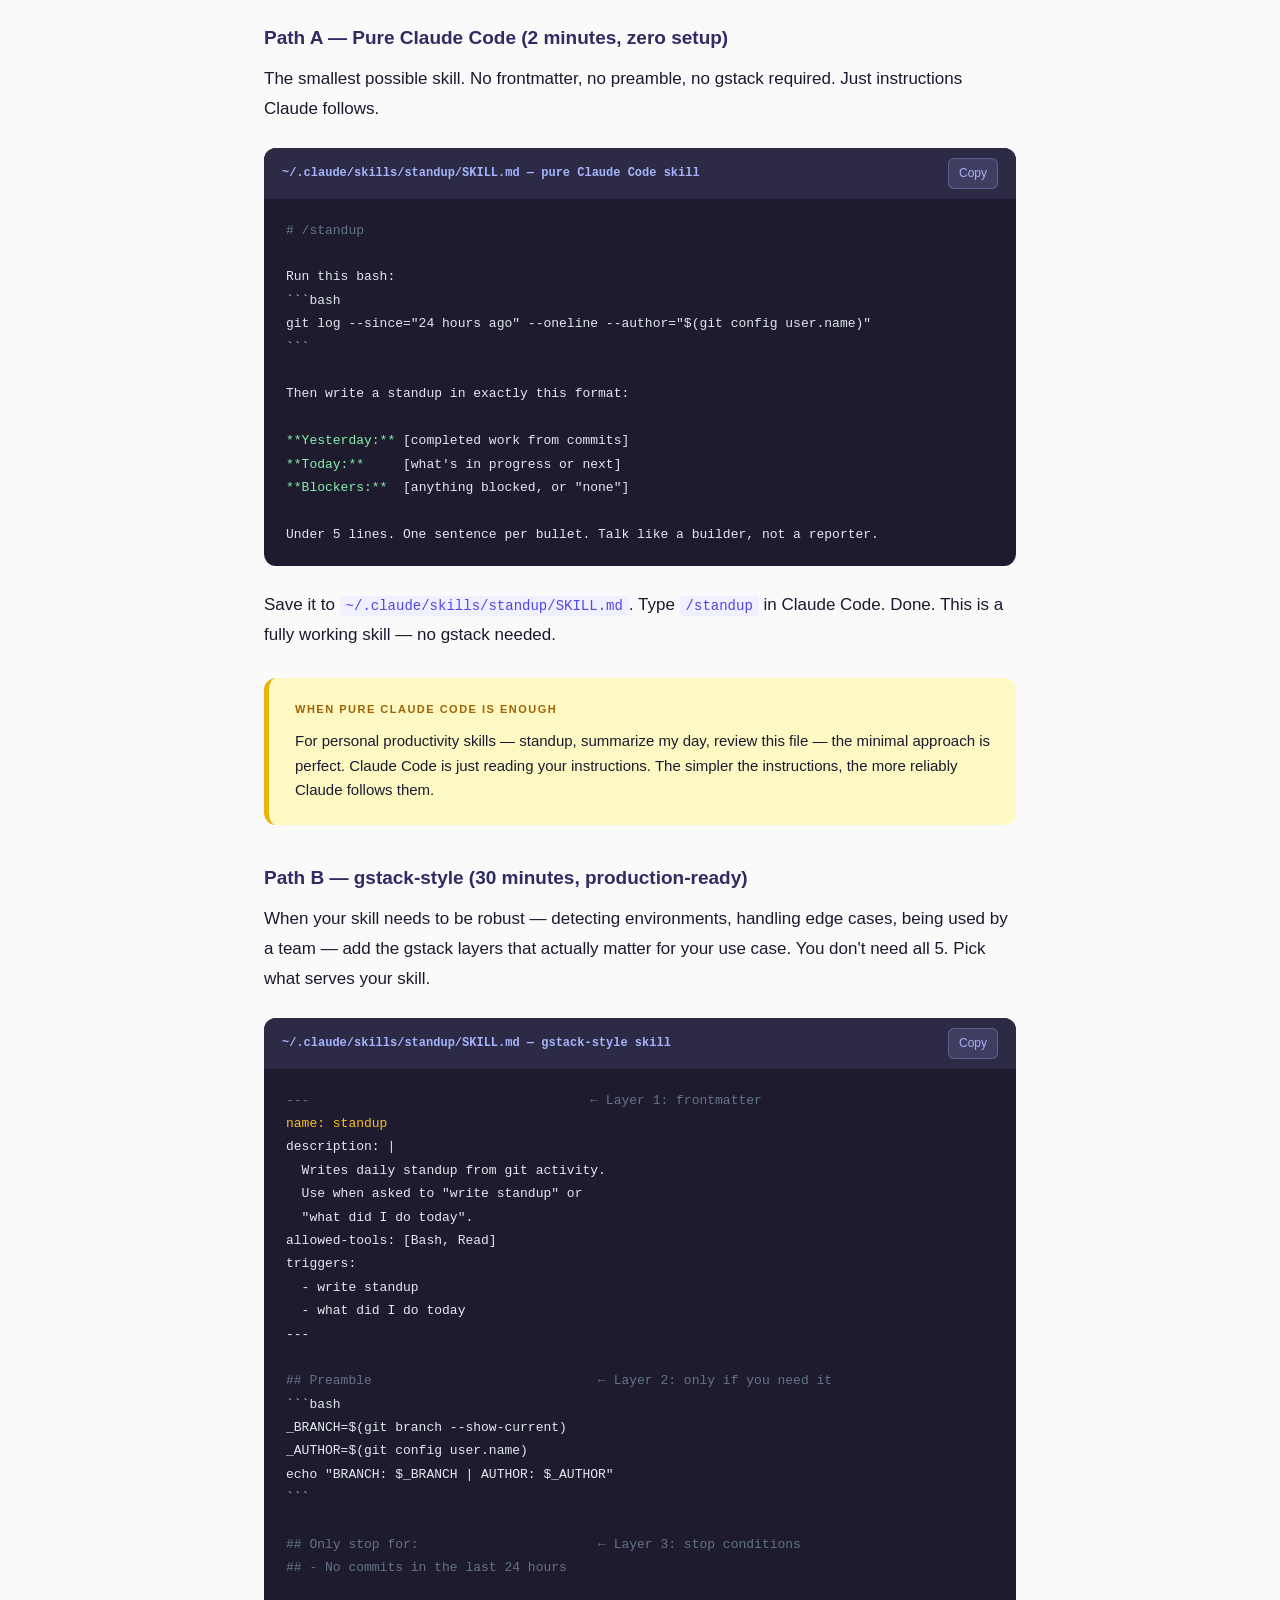
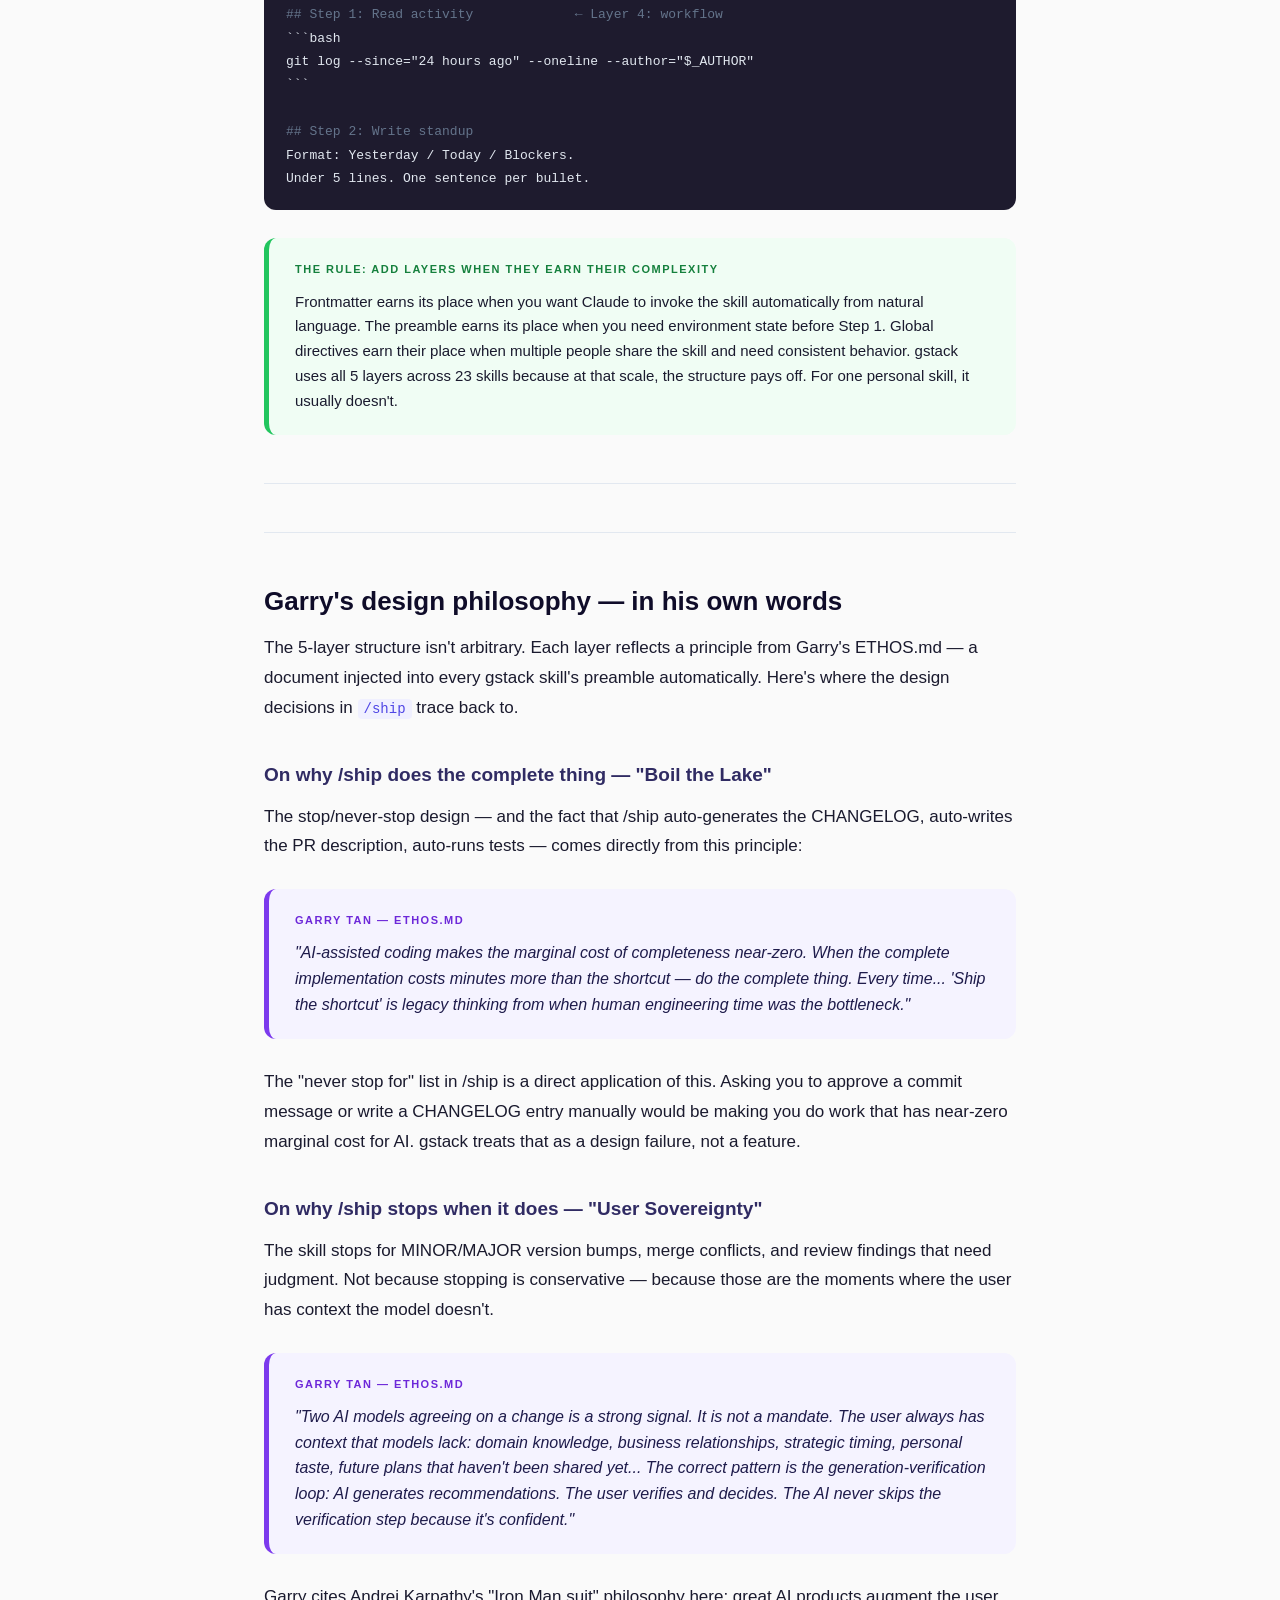
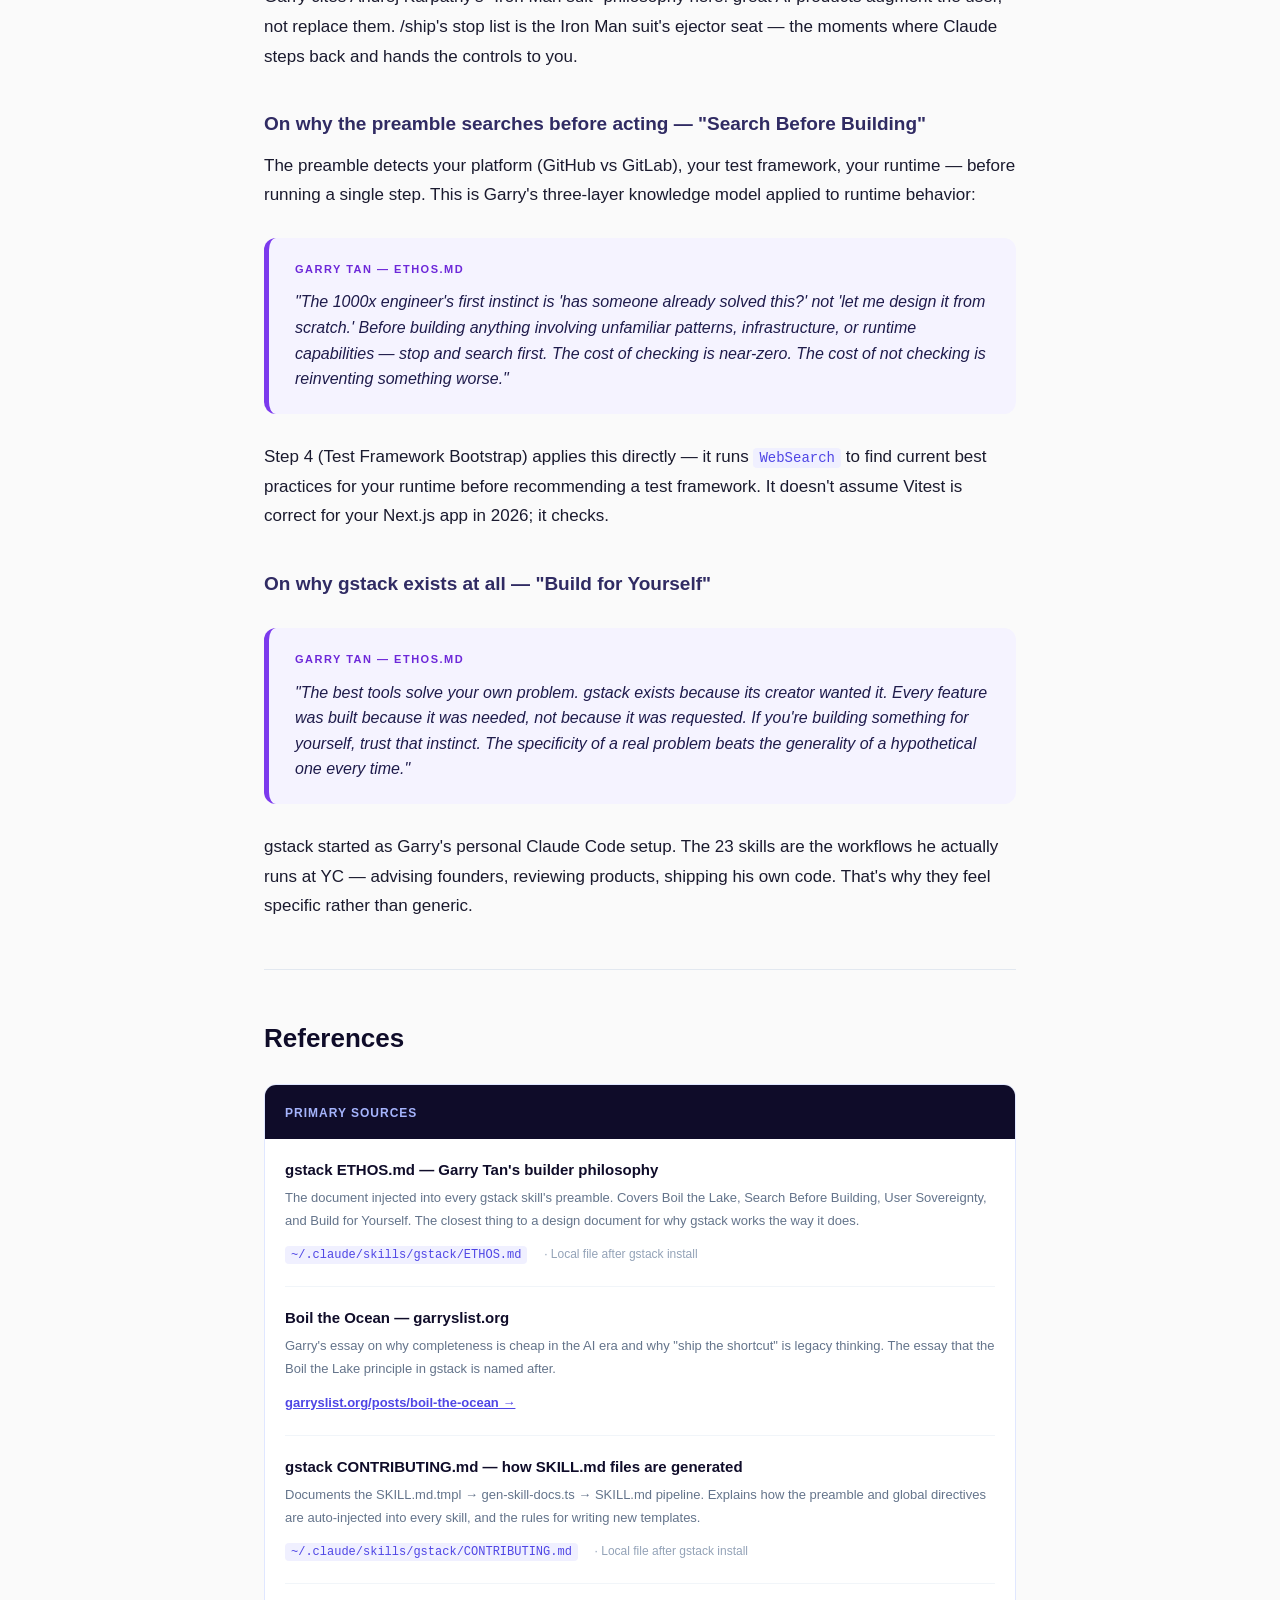
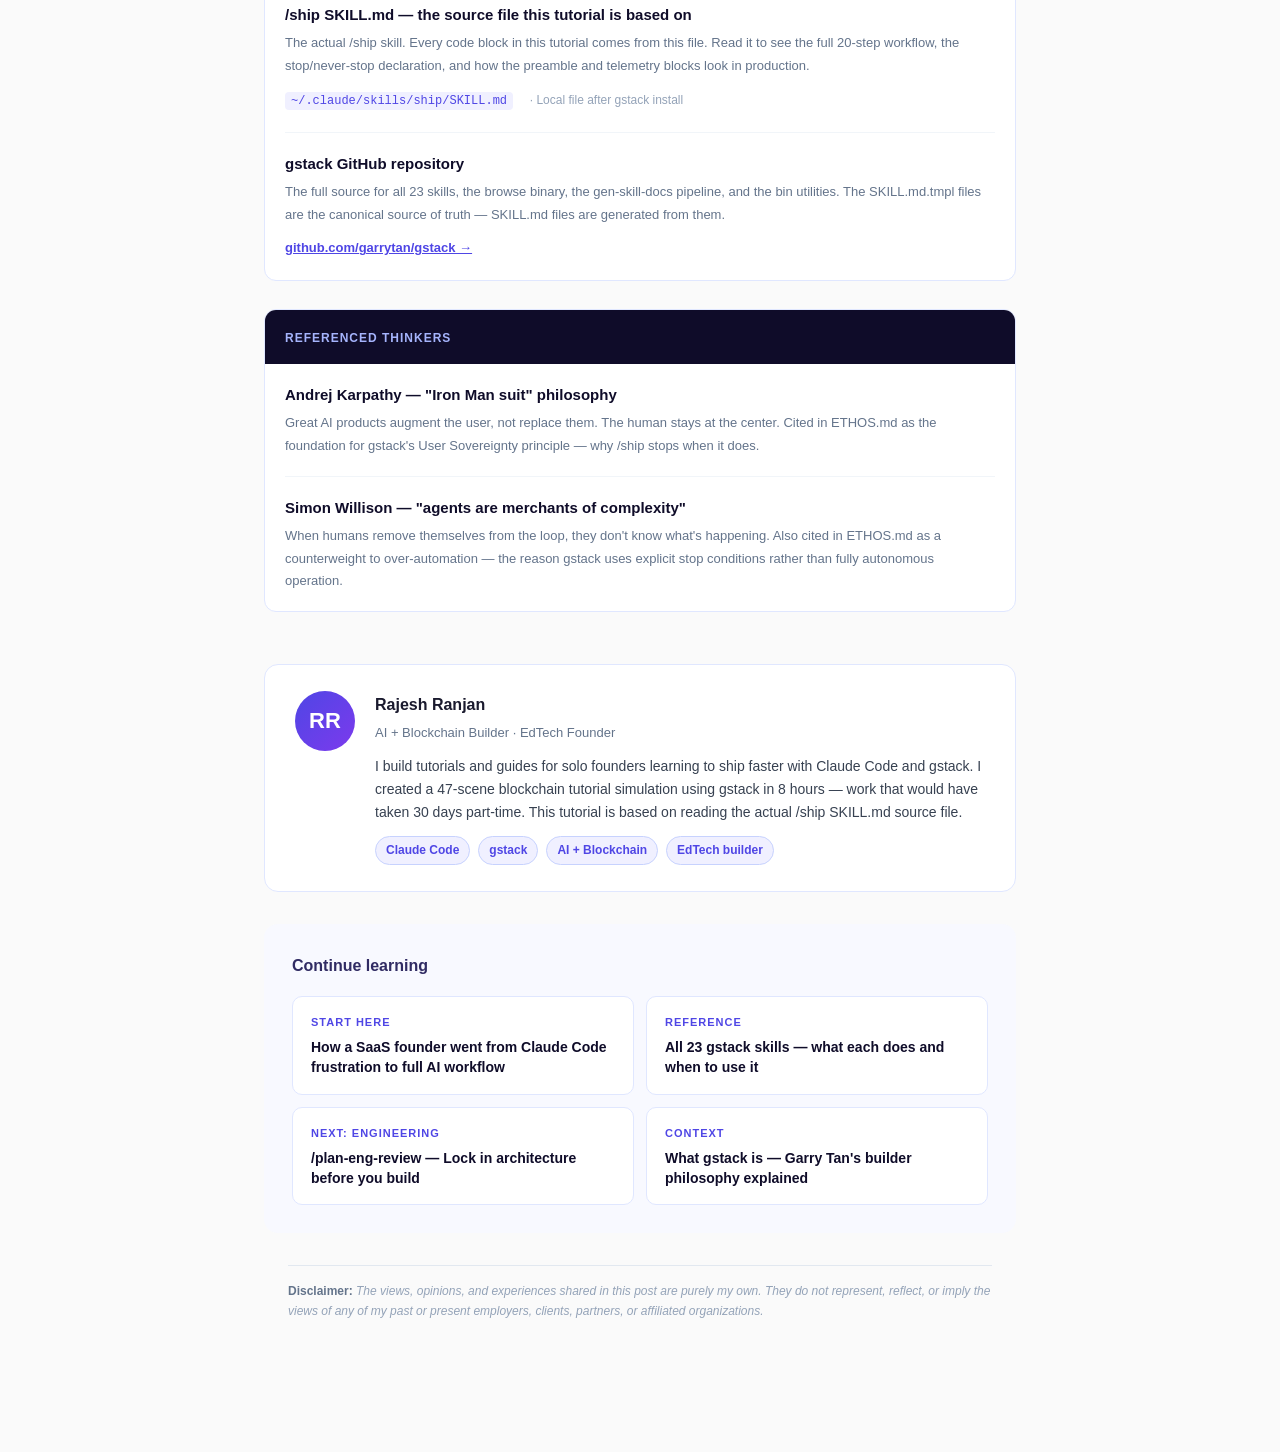
==== commit 73c721ce: "fix: redesign TL;DR section with numbered cards and CSS Grid layout Replace ul/li with explicit div " ====
--- a/anatomy-of-a-gstack-skill/index.html
+++ b/anatomy-of-a-gstack-skill/index.html
@@ -24,11 +24,14 @@
 
     .container { max-width: 800px; margin: 0 auto; padding: 52px 24px 80px; }
 
-    .tldr { background: #f0f0ff; border: 2px solid #c7d2fe; border-left: 6px solid #4f46e5; border-radius: 12px; padding: 26px 30px; margin: 40px 0; }
-    .tldr-label { font-size: 11px; font-weight: 800; letter-spacing: 2px; text-transform: uppercase; color: #4f46e5; margin-bottom: 16px; }
-    .tldr ul { list-style: none; display: flex; flex-direction: column; gap: 12px; }
-    .tldr li { display: flex; gap: 12px; font-size: 15px; color: #1e1b4b; line-height: 1.65; align-items: flex-start; }
-    .tldr li::before { content: "✓"; color: #4f46e5; font-weight: 800; font-size: 14px; flex-shrink: 0; margin-top: 2px; line-height: 1.65; }
+    .tldr { background: #f5f3ff; border: 1px solid #ddd6fe; border-radius: 14px; padding: 28px 30px; margin: 40px 0; }
+    .tldr-label { font-size: 11px; font-weight: 800; letter-spacing: 2px; text-transform: uppercase; color: #7c3aed; margin-bottom: 20px; }
+    .tldr-items { display: flex; flex-direction: column; gap: 0; }
+    .tldr-item { display: grid; grid-template-columns: 32px 1fr; gap: 14px; padding: 12px 0; border-bottom: 1px solid #ede9fe; }
+    .tldr-item:last-child { border-bottom: none; padding-bottom: 0; }
+    .tldr-item:first-child { padding-top: 0; }
+    .tldr-num { width: 24px; height: 24px; background: #4f46e5; color: #fff; border-radius: 50%; font-size: 12px; font-weight: 800; display: flex; align-items: center; justify-content: center; flex-shrink: 0; margin-top: 1px; }
+    .tldr-text { font-size: 15px; color: #1e1b4b; line-height: 1.65; }
 
     h2 { font-size: 26px; font-weight: 800; margin: 52px 0 14px; color: #0f0c29; line-height: 1.3; }
     h3 { font-size: 19px; font-weight: 700; margin: 36px 0 10px; color: #302b63; }
@@ -167,14 +170,32 @@
   <!-- TL;DR -->
   <div class="tldr">
     <div class="tldr-label">TL;DR</div>
-    <ul>
-      <li><strong>Claude Code</strong> only requires one thing: a Markdown file at <code>~/.claude/skills/&lt;name&gt;/SKILL.md</code>. The structure inside is entirely up to you.</li>
-      <li><strong>gstack</strong> adds a 5-layer convention on top of that: frontmatter, preamble, global directives, workflow steps, and telemetry. You don't need all 5 — gstack uses them because it's building production-grade, maintainable skills at scale.</li>
-      <li>The frontmatter is how Claude decides when to invoke the skill automatically — without you typing /ship.</li>
-      <li>The preamble is a bash script that runs first, giving Claude a read on your environment before it does anything.</li>
-      <li>/ship's most important design decision: an explicit list of what stops it vs what it auto-handles. That list is why 32 minutes became 11.</li>
-      <li>Once you understand the structure, writing your own skill takes 30 minutes — and you only need as many layers as your skill actually requires.</li>
-    </ul>
+    <div class="tldr-items">
+      <div class="tldr-item">
+        <span class="tldr-num">1</span>
+        <span class="tldr-text"><strong>Claude Code</strong> only requires one thing: a Markdown file at <code>~/.claude/skills/&lt;name&gt;/SKILL.md</code>. The structure inside is entirely up to you.</span>
+      </div>
+      <div class="tldr-item">
+        <span class="tldr-num">2</span>
+        <span class="tldr-text"><strong>gstack</strong> adds a 5-layer convention on top of that: frontmatter, preamble, global directives, workflow steps, and telemetry. You don't need all 5 — gstack uses them because it's building production-grade, maintainable skills at scale.</span>
+      </div>
+      <div class="tldr-item">
+        <span class="tldr-num">3</span>
+        <span class="tldr-text">The frontmatter is how Claude decides when to invoke the skill automatically — without you typing /ship.</span>
+      </div>
+      <div class="tldr-item">
+        <span class="tldr-num">4</span>
+        <span class="tldr-text">The preamble is a bash script that runs first, giving Claude a read on your environment before it does anything.</span>
+      </div>
+      <div class="tldr-item">
+        <span class="tldr-num">5</span>
+        <span class="tldr-text">/ship's most important design decision: an explicit list of what stops it vs what it auto-handles. That list is why 32 minutes became 11.</span>
+      </div>
+      <div class="tldr-item">
+        <span class="tldr-num">6</span>
+        <span class="tldr-text">Once you understand the structure, writing your own skill takes 30 minutes — and you only need as many layers as your skill actually requires.</span>
+      </div>
+    </div>
   </div>
 
   <!-- Why /ship -->
